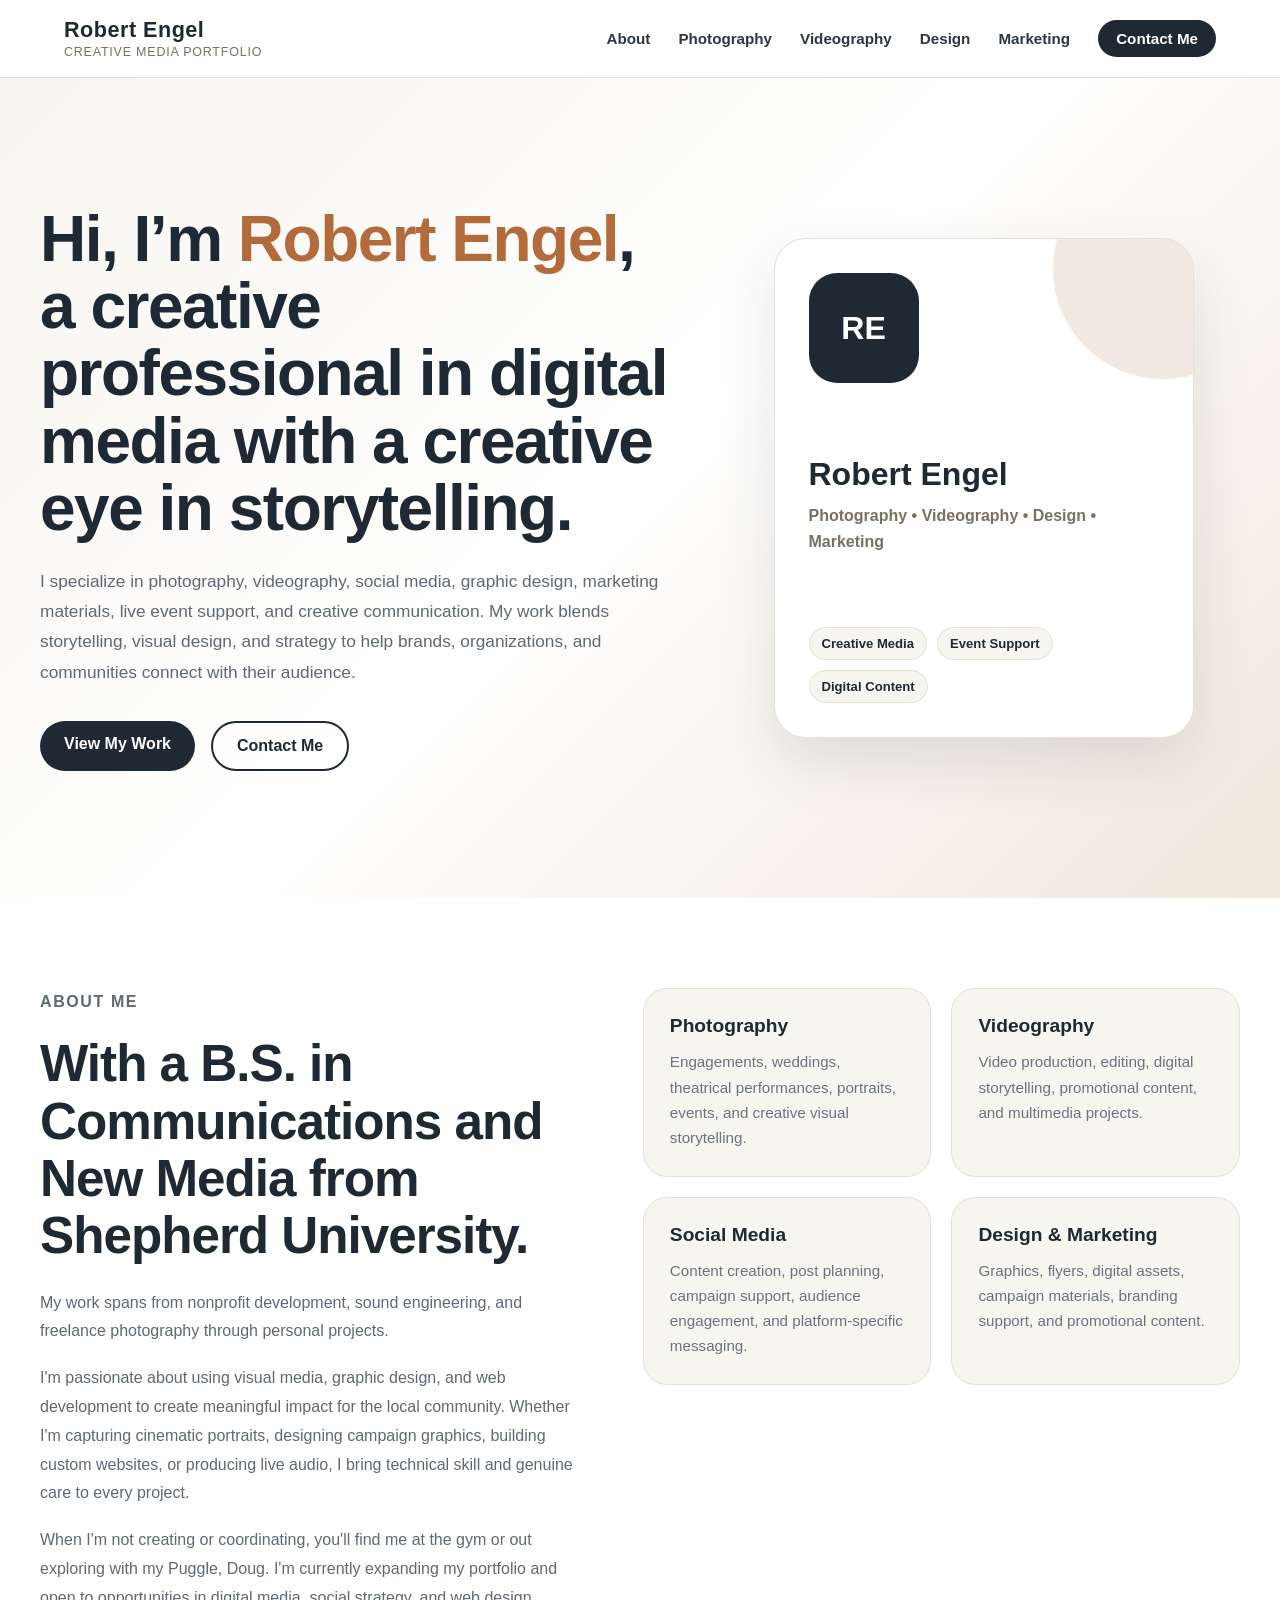
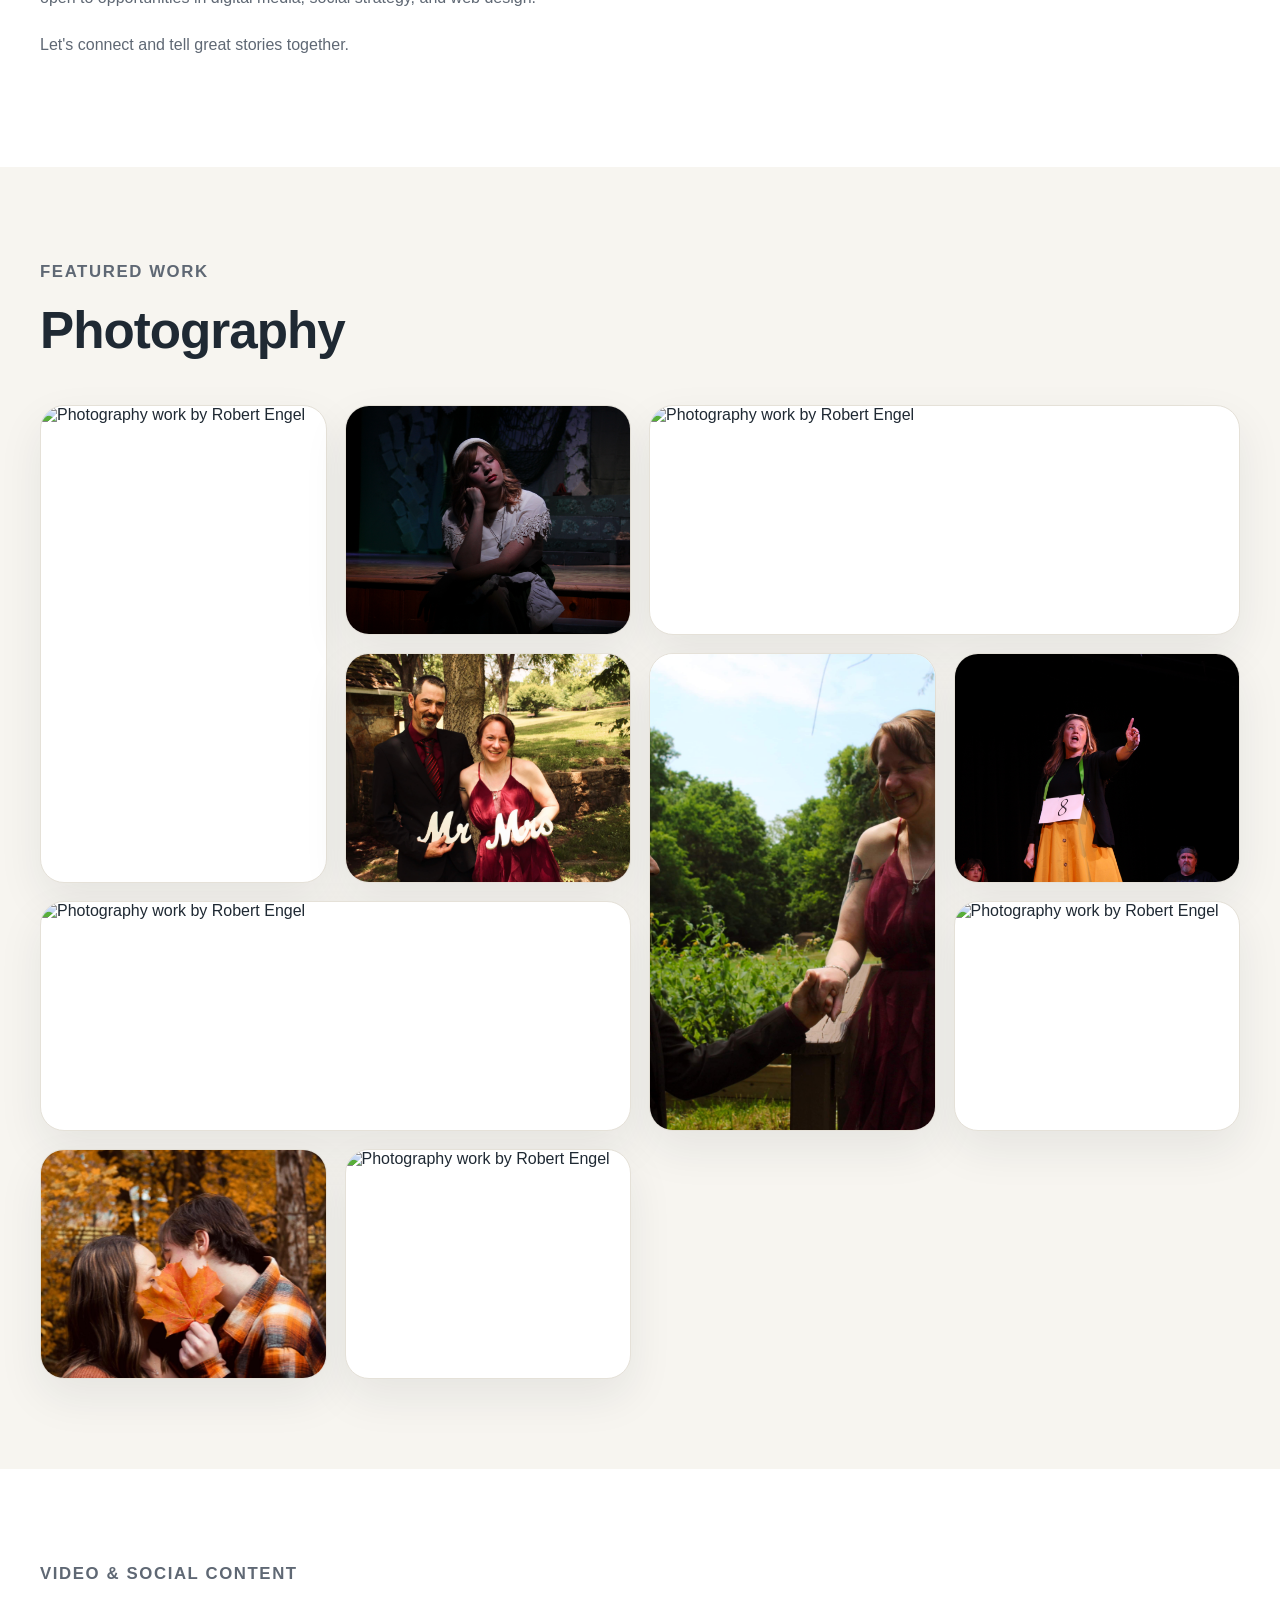
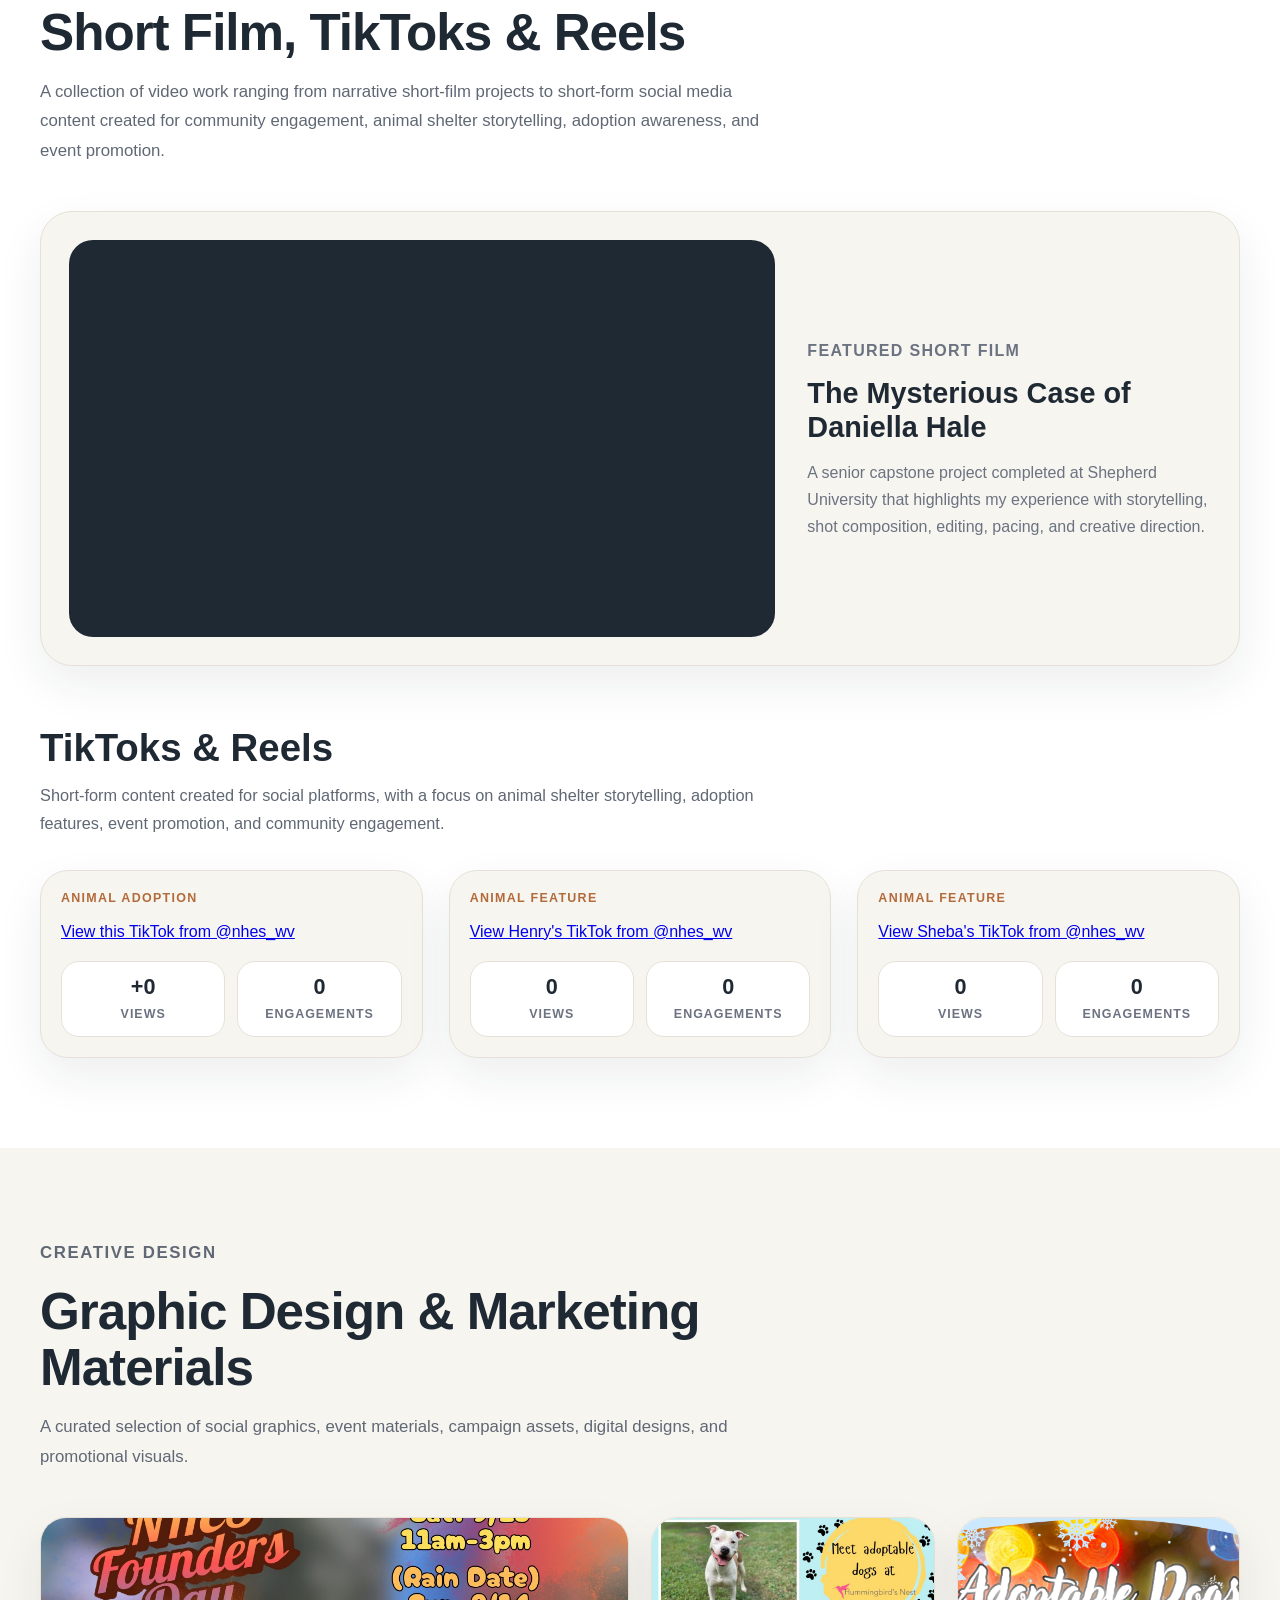
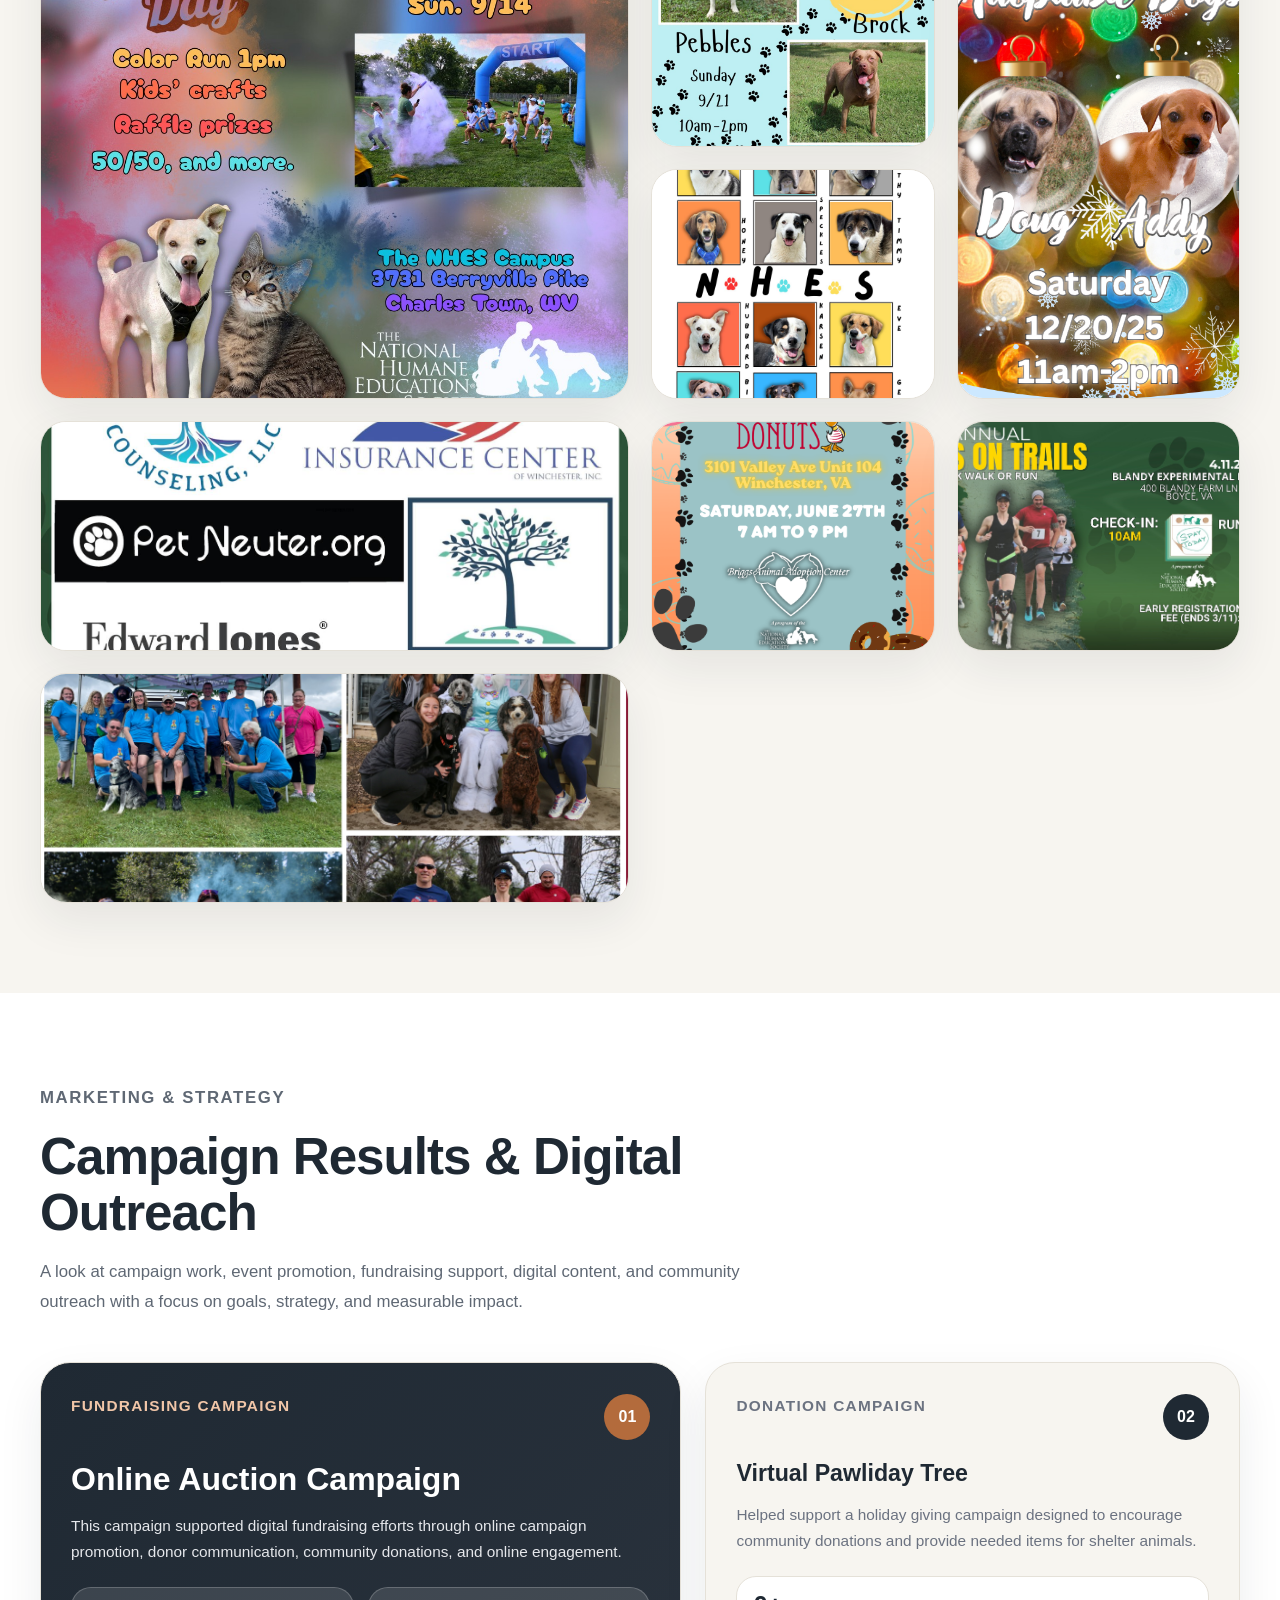
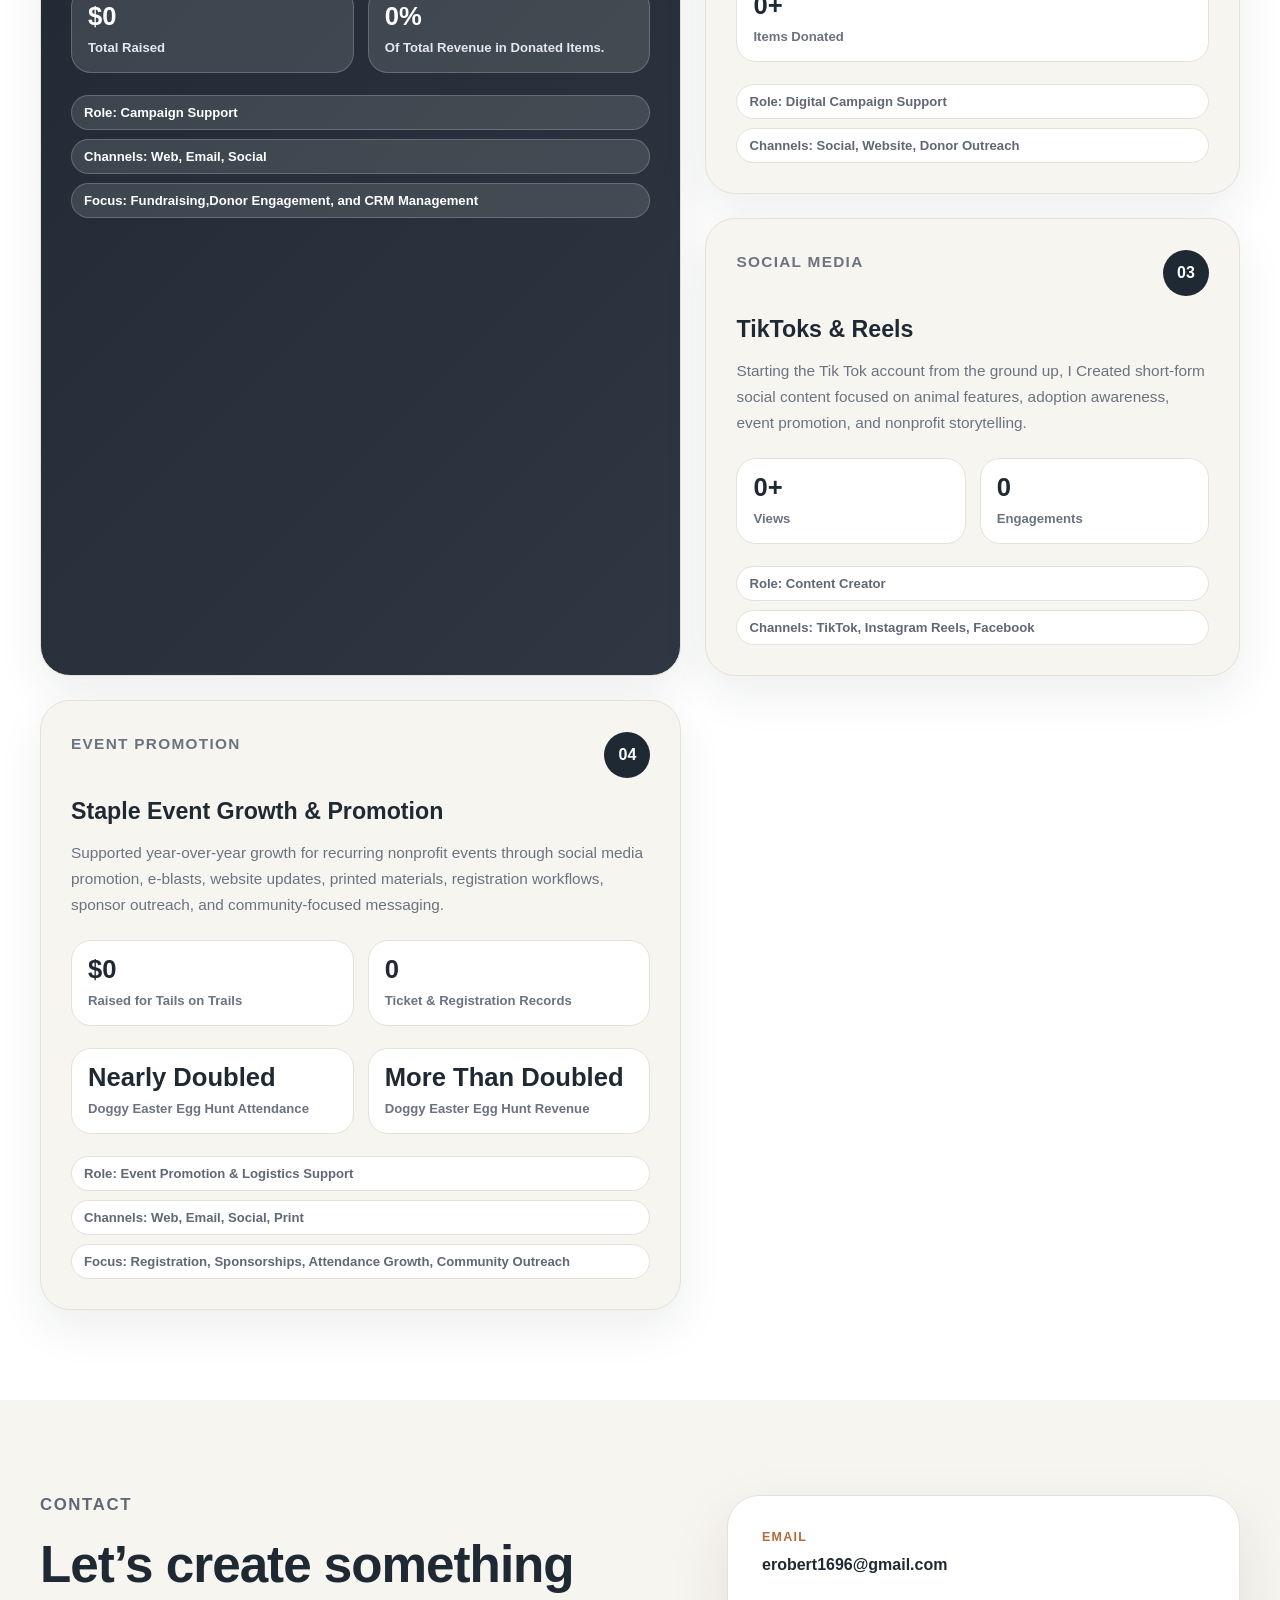
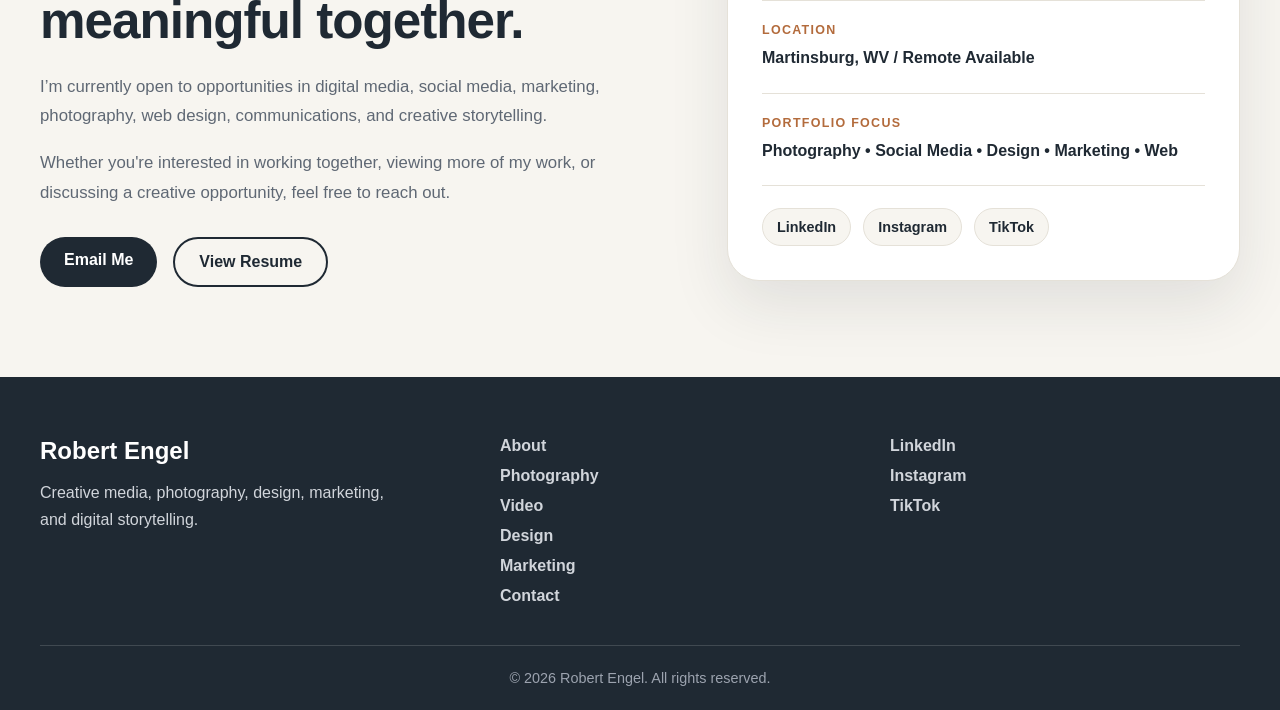
==== index.html @ 0ae83daa "Update index.html" ====
<!DOCTYPE html>
<html lang="en">
<head>
  <meta charset="UTF-8" />
  <meta name="viewport" content="width=device-width, initial-scale=1.0" />

  <title>Robert Engel | Portfolio</title>

  <link rel="stylesheet" href="style.css" />
</head>

<body>

  <header class="site-header">
    <div class="header-container">

      <a href="#" class="logo">
        <span class="logo-name">Robert Engel</span>
        <span class="logo-title">Creative Media Portfolio</span>
      </a>

      <nav class="nav-menu" id="navMenu">
        <a href="#about">About</a>
        <a href="#photography">Photography</a>
        <a href="#video">Videography</a>
        <a href="#design">Design</a>
        <a href="#marketing">Marketing</a>
        <a href="#contact" class="contact-btn">Contact Me</a>
      </nav>

      <button class="menu-toggle" id="menuToggle" type="button" aria-label="Open navigation menu" aria-expanded="false">
        <span></span>
        <span></span>
        <span></span>
      </button>

    </div>
  </header>

  <section class="hero-section">
    <div class="hero-container">

      <div class="hero-content">
        <h1>
          Hi, I’m <span>Robert Engel</span>, a creative professional in digital media with a creative eye in storytelling.
        </h1>

        <p class="hero-description">
          I specialize in photography, videography, social media, graphic design, marketing materials, 
          live event support, and creative communication. My work blends storytelling, visual design, 
          and strategy to help brands, organizations, and communities connect with their audience.
        </p>

        <div class="hero-buttons">
          <a href="#photography" class="primary-btn">View My Work</a>
          <a href="#contact" class="secondary-btn">Contact Me</a>
        </div>
      </div>

      <div class="hero-visual">
        <div class="hero-card">
          <div class="hero-initials">RE</div>

          <div class="hero-card-content">
            <h2>Robert Engel</h2>
            <p>Photography • Videography • Design • Marketing</p>
          </div>

          <div class="hero-tags">
            <span>Creative Media</span>
            <span>Event Support</span>
            <span>Digital Content</span>
          </div>
        </div>
      </div>

    </div>
  </section>

  <section class="about-section" id="about">
    <div class="about-container">

      <div class="about-content">
        <p class="section-eyebrow">About Me</p>

        <h2>With a B.S. in Communications and New Media from Shepherd University.</h2>

        <p>
          My work spans from nonprofit development, sound engineering, and freelance photography through personal projects.
        </p>

        <p>
          I'm passionate about using visual media, graphic design, and web development to create meaningful impact for the local community. Whether I'm capturing cinematic portraits, designing campaign graphics, building custom websites, or producing live audio, I bring technical skill and genuine care to every project.
        </p>

        <p>
          When I'm not creating or coordinating, you'll find me at the gym or out exploring with my Puggle, Doug. I'm currently expanding my portfolio and open to opportunities in digital media, social strategy, and web design.
        </p>

        <p>
          Let's connect and tell great stories together.
        </p>
      </div>

      <div class="about-highlights">

        <div class="highlight-card">
          <h3>Photography</h3>
          <p>Engagements, weddings, theatrical performances, portraits, events, and creative visual storytelling.</p>
        </div>

        <div class="highlight-card">
          <h3>Videography</h3>
          <p>Video production, editing, digital storytelling, promotional content, and multimedia projects.</p>
        </div>

        <div class="highlight-card">
          <h3>Social Media</h3>
          <p>Content creation, post planning, campaign support, audience engagement, and platform-specific messaging.</p>
        </div>

        <div class="highlight-card">
          <h3>Design & Marketing</h3>
          <p>Graphics, flyers, digital assets, campaign materials, branding support, and promotional content.</p>
        </div>

      </div>

    </div>
  </section>

  <section class="photography-section" id="photography">
  <div class="photography-container">

    <div class="section-header">
      <p class="section-eyebrow">Featured Work</p>
      <h2>Photography</h2>
    </div>

    <div class="photo-gallery">

      <div class="gallery-item tall">
        <img src="Engage (1).png" alt="Photography work by Robert Engel">
      </div>

      <div class="gallery-item">
        <img src="Tempest 2.JPG" alt="Photography work by Robert Engel">
      </div>

      <div class="gallery-item wide">
        <img src="Beach (3).JPG" alt="Photography work by Robert Engel">
      </div>

      <div class="gallery-item">
        <img src="Julie Wedding (2)" alt="Photography work by Robert Engel">
      </div>

      <div class="gallery-item tall">
        <img src="Julie Wedding (1).JPG" alt="Photography work by Robert Engel">
      </div>

      <div class="gallery-item">
        <img src="Theater Performance (3).JPG" alt="Photography work by Robert Engel">
      </div>

      <div class="gallery-item wide">
        <img src="Tyler Grace.JPG" alt="Photography work by Robert Engel">
      </div>

      <div class="gallery-item">
        <img src="Engage (2).png" alt="Photography work by Robert Engel">
      </div>

      <div class="gallery-item">
        <img src="Derrick Reese Couple (3).jpg" alt="Photography work by Robert Engel">
      </div>

      <div class="gallery-item">
        <img src="Theater Performance (2).JPG" alt="Photography work by Robert Engel">
      </div>

    </div>

  </div>
</section>

<section class="video-section" id="video">
  <div class="video-container">

    <div class="section-header">
      <p class="section-eyebrow">Video &amp; Social Content</p>
      <h2>Short Film, TikToks &amp; Reels</h2>
      <p>
        A collection of video work ranging from narrative short-film projects to short-form social media content
        created for community engagement, animal shelter storytelling, adoption awareness, and event promotion.
      </p>
    </div>

    <div class="featured-video">
      <div class="youtube-embed">
        <iframe
          src="https://www.youtube.com/embed/IE8gKKT3bJU"
          title="The Mysterious Case of Daniella Hale"
          loading="lazy"
          frameborder="0"
          allow="accelerometer; autoplay; clipboard-write; encrypted-media; gyroscope; picture-in-picture; web-share"
          referrerpolicy="strict-origin-when-cross-origin"
          allowfullscreen
        ></iframe>
      </div>

      <div class="featured-video-content">
        <p class="video-category">Featured Short Film</p>
        <h3>The Mysterious Case of Daniella Hale</h3>
        <p>
          A senior capstone project completed at Shepherd University that highlights my experience
          with storytelling, shot composition, editing, pacing, and creative direction.
        </p>
      </div>
    </div>

    <div class="social-video-header">
      <h3>TikToks &amp; Reels</h3>
      <p>
        Short-form content created for social platforms, with a focus on animal shelter storytelling,
        adoption features, event promotion, and community engagement.
      </p>
    </div>

    <div class="tiktok-grid">
      <article class="tiktok-card">
        <p class="video-category">Animal Adoption</p>
        <blockquote
          class="tiktok-embed"
          cite="https://www.tiktok.com/@nhes_wv/video/7619762029242436877"
          data-video-id="7619762029242436877"
          style="max-width: 605px; min-width: 325px;"
        >
          <section>
            <a href="https://www.tiktok.com/@nhes_wv/video/7619762029242436877" target="_blank" rel="noopener noreferrer">
              View this TikTok from @nhes_wv
            </a>
          </section>
        </blockquote>

        <div class="social-video-metrics">
          <div class="social-metric-box">
            <strong class="count-up" data-target="11000" data-prefix="+">0</strong>
            <span>Views</span>
          </div>
          <div class="social-metric-box">
            <strong class="count-up" data-target="3000">0</strong>
            <span>Engagements</span>
          </div>
        </div>
      </article>

      <article class="tiktok-card">
        <p class="video-category">Animal Feature</p>
        <blockquote
          class="tiktok-embed"
          cite="https://www.tiktok.com/@nhes_wv/video/7601166272474139918"
          data-video-id="7601166272474139918"
          style="max-width: 605px; min-width: 325px;"
        >
          <section>
            <a href="https://www.tiktok.com/@nhes_wv/video/7601166272474139918" target="_blank" rel="noopener noreferrer">
              View Henry's TikTok from @nhes_wv
            </a>
          </section>
        </blockquote>

        <div class="social-video-metrics">
          <div class="social-metric-box">
            <strong class="count-up" data-target="2300">0</strong>
            <span>Views</span>
          </div>
          <div class="social-metric-box">
            <strong class="count-up" data-target="532">0</strong>
            <span>Engagements</span>
          </div>
        </div>
      </article>

      <article class="tiktok-card">
        <p class="video-category">Animal Feature</p>
        <blockquote
          class="tiktok-embed"
          cite="https://www.tiktok.com/@nhes_wv/video/7601164528793046285"
          data-video-id="7601164528793046285"
          style="max-width: 605px; min-width: 325px;"
        >
          <section>
            <a href="https://www.tiktok.com/@nhes_wv/video/7601164528793046285" target="_blank" rel="noopener noreferrer">
              View Sheba's TikTok from @nhes_wv
            </a>
          </section>
        </blockquote>

        <div class="social-video-metrics">
          <div class="social-metric-box">
            <strong class="count-up" data-target="3500">0</strong>
            <span>Views</span>
          </div>
          <div class="social-metric-box">
            <strong class="count-up" data-target="638">0</strong>
            <span>Engagements</span>
          </div>
        </div>
      </article>
    </div>
  </div>
</section>

<section class="design-section" id="design">
  <div class="design-container">

    <div class="section-header">
      <p class="section-eyebrow">Creative Design</p>
      <h2>Graphic Design & Marketing Materials</h2>
      <p>
        A curated selection of social graphics, event materials, campaign assets, digital designs,
        and promotional visuals.
      </p>
    </div>

    <div class="design-gallery">

      <div class="design-piece large">
        <img src="Founders Day.jpg" alt="Graphic design work by Robert Engel">
      </div>

      <div class="design-piece">
        <img src="Humming Birds.jpg" alt="Graphic design work by Robert Engel">
      </div>

      <div class="design-piece tall">
        <img src="Christmas Market.png" alt="Graphic design work by Robert Engel">
      </div>

      <div class="design-piece">
        <img src="Shirt.jpg" alt="Graphic design work by Robert Engel">
      </div>

      <div class="design-piece wide">
        <img src="Sponsor.jpg" alt="Graphic design work by Robert Engel">
      </div>

      <div class="design-piece">
        <img src="Duck Donuts (1).png" alt="Graphic design work by Robert Engel">
      </div>

      <div class="design-piece">
        <img src="Tails Ad.jpg" alt="Graphic design work by Robert Engel">
      </div>

      <div class="design-piece wide">
        <img src="Events and partnerships (1).png" alt="Graphic design work by Robert Engel">
      </div>

    </div>

  </div>
</section>

<section class="marketing-section" id="marketing">
  <div class="marketing-container">

    <div class="section-header">
      <p class="section-eyebrow">Marketing & Strategy</p>
      <h2>Campaign Results & Digital Outreach</h2>
      <p>
        A look at campaign work, event promotion, fundraising support, digital content,
        and community outreach with a focus on goals, strategy, and measurable impact.
      </p>
    </div>

    <div class="results-grid">

      <article class="result-card featured-result">
        <div class="result-top">
          <p class="marketing-category">Fundraising Campaign</p>
          <span class="result-number">01</span>
        </div>

        <h3>Online Auction Campaign</h3>

        <p>
          This campaign supported digital fundraising efforts through online campaign promotion, donor communication,
          community donations, and online engagement.
        </p>

        <div class="metric-row">
          <div class="metric-box">
            <strong class="count-up" data-target="20000" data-prefix="$">0</strong>
<span>Total Raised</span>
          </div>

          <div class="metric-box">
            <strong class="count-up" data-target="25" data-suffix="%">0</strong>
  <span>Of Total Revenue in Donated Items.</span>
          </div>
        </div>

        <div class="campaign-details">
          <span>Role: Campaign Support</span>
          <span>Channels: Web, Email, Social</span>
          <span>Focus: Fundraising,Donor Engagement, and CRM Management</span>
        </div>
      </article>

      <article class="result-card">
        <div class="result-top">
          <p class="marketing-category">Donation Campaign</p>
          <span class="result-number">02</span>
        </div>

        <h3>Virtual Pawliday Tree</h3>

        <p>
          Helped support a holiday giving campaign designed to encourage community donations
          and provide needed items for shelter animals.
        </p>

        <div class="metric-row">
          <div class="metric-box">
            <strong class="count-up" data-target="50" data-suffix="+">0</strong>
  <span>Items Donated</span>
          </div>
        </div>

        <div class="campaign-details">
          <span>Role: Digital Campaign Support</span>
          <span>Channels: Social, Website, Donor Outreach</span>
        </div>
      </article>

      <article class="result-card">
        <div class="result-top">
          <p class="marketing-category">Social Media</p>
          <span class="result-number">03</span>
        </div>

        <h3>TikToks & Reels</h3>

        <p>
          Starting the Tik Tok account from the ground up, I Created short-form social content focused on animal features, adoption awareness,
          event promotion, and nonprofit storytelling.
        </p>

        <div class="metric-row">
          <div class="metric-box">
            <strong class="count-up" data-target="41000" data-suffix="+">0</strong>
<span>Views</span>
          </div>

          <div class="metric-box">
            <strong class="count-up" data-target="7614">0</strong>
<span>Engagements</span>
          </div>
        </div>

        <div class="campaign-details">
          <span>Role: Content Creator</span>
          <span>Channels: TikTok, Instagram Reels, Facebook</span>
        </div>
      </article>

     <article class="result-card">
  <div class="result-top">
    <p class="marketing-category">Event Promotion</p>
    <span class="result-number">04</span>
  </div>

  <h3>Staple Event Growth & Promotion</h3>

  <p>
    Supported year-over-year growth for recurring nonprofit events through social media promotion,
    e-blasts, website updates, printed materials, registration workflows, sponsor outreach,
    and community-focused messaging.
  </p>

  <div class="metric-row">
    <div class="metric-box">
      <strong class="count-up" data-target="4675" data-prefix="$">0</strong>
      <span>Raised for Tails on Trails</span>
    </div>

    <div class="metric-box">
      <strong class="count-up" data-target="128">0</strong>
      <span>Ticket & Registration Records</span>
    </div>
  </div>

  <div class="metric-row">
    <div class="metric-box">
      <strong>Nearly Doubled</strong>
      <span>Doggy Easter Egg Hunt Attendance</span>
    </div>

    <div class="metric-box">
      <strong>More Than Doubled</strong>
      <span>Doggy Easter Egg Hunt Revenue</span>
    </div>
  </div>

  <div class="campaign-details">
    <span>Role: Event Promotion & Logistics Support</span>
    <span>Channels: Web, Email, Social, Print</span>
    <span>Focus: Registration, Sponsorships, Attendance Growth, Community Outreach</span>
  </div>
</article>

    </div>

  </div>
</section>

<section class="contact-section" id="contact">
  <div class="contact-container">

    <div class="contact-content">
      <p class="section-eyebrow">Contact</p>

      <h2>Let’s create something meaningful together.</h2>

      <p>
        I’m currently open to opportunities in digital media, social media, marketing,
        photography, web design, communications, and creative storytelling.
      </p>

      <p>
        Whether you're interested in working together, viewing more of my work, or discussing
        a creative opportunity, feel free to reach out.
      </p>

      <div class="contact-buttons">
        <a href="mailto:erobert1696@gmail.com" class="primary-btn">Email Me</a>
        <a href="Robert-Engel-Resume.pdf" class="secondary-btn" target="_blank">View Resume</a>
      </div>
    </div>

    <div class="contact-card">

      <div class="contact-info-item">
        <span>Email</span>
        <a href="mailto:erobert1696@gmail.com">erobert1696@gmail.com</a>
      </div>

      <div class="contact-info-item">
        <span>Location</span>
        <p>Martinsburg, WV / Remote Available</p>
      </div>

      <div class="contact-info-item">
        <span>Portfolio Focus</span>
        <p>Photography • Social Media • Design • Marketing • Web</p>
      </div>

      <div class="contact-socials">
        <a href="https://www.linkedin.com/in/robert-engel-136b48259" target="_blank">LinkedIn</a>
        <a href="https://www.instagram.com/bobbye99/" target="_blank">Instagram</a>
        <a href="https://www.tiktok.com/@bobbye9999" target="_blank">TikTok</a>
      </div>

    </div>

  </div>
</section>

<footer class="site-footer">
  <div class="footer-container">

    <div class="footer-brand">
      <a href="#" class="footer-logo">Robert Engel</a>
      <p>
        Creative media, photography, design, marketing, and digital storytelling.
      </p>
    </div>

    <div class="footer-links">
      <a href="#about">About</a>
      <a href="#photography">Photography</a>
      <a href="#video">Video</a>
      <a href="#design">Design</a>
      <a href="#marketing">Marketing</a>
      <a href="#contact">Contact</a>
    </div>

    <div class="footer-socials">
  <a href="https://www.linkedin.com/in/robert-engel-136b48259" target="_blank" rel="noopener noreferrer">LinkedIn</a>
  <a href="https://www.instagram.com/bobbye99/" target="_blank" rel="noopener noreferrer">Instagram</a>
  <a href="https://www.tiktok.com/@bobbye9999" target="_blank" rel="noopener noreferrer">TikTok</a>
</div>

  </div>

  <div class="footer-bottom">
    <p>&copy; 2026 Robert Engel. All rights reserved.</p>
  </div>
</footer>

<!-- TikTok embed script: only include this once on the page -->


<!-- TikTok embed script: include only once -->
<script async src="https://www.tiktok.com/embed.js"></script>

<!-- Mobile navigation and count-up animation -->
<script>
  (function () {
    "use strict";

    const menuToggle = document.getElementById("menuToggle");
    const navMenu = document.getElementById("navMenu");

    if (menuToggle && navMenu) {
      menuToggle.addEventListener("click", function () {
        const isOpen = navMenu.classList.toggle("active");
        menuToggle.classList.toggle("active", isOpen);
        menuToggle.setAttribute("aria-expanded", String(isOpen));
      });

      navMenu.querySelectorAll("a").forEach(function (link) {
        link.addEventListener("click", function () {
          navMenu.classList.remove("active");
          menuToggle.classList.remove("active");
          menuToggle.setAttribute("aria-expanded", "false");
        });
      });
    }

    const counters = document.querySelectorAll(".count-up");

    function animateCounter(counter) {
      if (counter.dataset.animated === "true") {
        return;
      }

      const target = Number(counter.dataset.target);
      const prefix = counter.dataset.prefix || "";
      const suffix = counter.dataset.suffix || "";

      if (!Number.isFinite(target)) {
        counter.textContent = prefix + "0" + suffix;
        return;
      }

      counter.dataset.animated = "true";

      const duration = 1600;
      const startTime = performance.now();

      function updateCounter(currentTime) {
        const elapsed = currentTime - startTime;
        const progress = Math.min(elapsed / duration, 1);
        const easedProgress = 1 - Math.pow(1 - progress, 3);
        const currentValue = Math.floor(target * easedProgress);

        counter.textContent =
          prefix + currentValue.toLocaleString("en-US") + suffix;

        if (progress < 1) {
          requestAnimationFrame(updateCounter);
        } else {
          counter.textContent =
            prefix + target.toLocaleString("en-US") + suffix;
        }
      }

      requestAnimationFrame(updateCounter);
    }

    if ("IntersectionObserver" in window) {
      const observer = new IntersectionObserver(
        function (entries, counterObserver) {
          entries.forEach(function (entry) {
            if (entry.isIntersecting) {
              animateCounter(entry.target);
              counterObserver.unobserve(entry.target);
            }
          });
        },
        {
          threshold: 0.15,
          rootMargin: "0px 0px -20px 0px"
        }
      );

      counters.forEach(function (counter) {
        counter.textContent =
          (counter.dataset.prefix || "") +
          "0" +
          (counter.dataset.suffix || "");

        observer.observe(counter);
      });
    } else {
      counters.forEach(animateCounter);
    }
  })();
</script>

<!-- =====================================================
     FULL-SCREEN PORTFOLIO IMAGE POP-UP
     Paste immediately before </body>
====================================================== -->

<style>
  /* Make portfolio images look clickable */
  .gallery-item img,
  .design-piece img {
    cursor: zoom-in;
  }

  /* Hide the modal until an image is clicked */
  #portfolioImageModal[hidden] {
    display: none !important;
  }

  /* Full-screen dark background */
  #portfolioImageModal {
    position: fixed;
    inset: 0;
    z-index: 2147483647;

    width: 100vw;
    height: 100vh;
    padding: 70px 70px 45px;

    display: flex;
    align-items: center;
    justify-content: center;

    background: rgba(0, 0, 0, 0.95);
    box-sizing: border-box;
  }

  /* Centered modal content */
  .portfolio-modal-content {
    position: relative;

    width: 100%;
    height: 100%;

    display: flex;
    flex-direction: column;
    align-items: center;
    justify-content: center;
  }

  /* Full uncropped image */
  #portfolioModalImage {
    display: block;

    width: auto;
    height: auto;

    max-width: 92vw;
    max-height: 82vh;

    object-fit: contain;
    object-position: center;

    border-radius: 8px;
    box-shadow: 0 20px 70px rgba(0, 0, 0, 0.65);

    cursor: default;
  }

  /* Image description */
  #portfolioModalCaption {
    max-width: 900px;
    margin: 14px auto 0;

    color: #ffffff;
    font-family: Arial, Helvetica, sans-serif;
    font-size: 0.95rem;
    line-height: 1.5;
    text-align: center;
  }

  /* Close button */
  #portfolioModalClose {
    position: fixed;
    top: 18px;
    right: 22px;
    z-index: 2147483647;

    width: 50px;
    height: 50px;
    padding: 0;

    display: flex;
    align-items: center;
    justify-content: center;

    border: 1px solid rgba(255, 255, 255, 0.4);
    border-radius: 50%;

    background: rgba(255, 255, 255, 0.15);
    color: #ffffff;

    font-family: Arial, Helvetica, sans-serif;
    font-size: 2rem;
    line-height: 1;

    cursor: pointer;
  }

  #portfolioModalClose:hover {
    background: #b36b3c;
  }

  /* Previous and next buttons */
  .portfolio-modal-arrow {
    position: fixed;
    top: 50%;
    z-index: 2147483647;

    width: 52px;
    height: 68px;

    border: 0;
    border-radius: 10px;

    background: rgba(255, 255, 255, 0.15);
    color: #ffffff;

    font-size: 2rem;
    cursor: pointer;

    transform: translateY(-50%);
  }

  .portfolio-modal-arrow:hover {
    background: #b36b3c;
  }

  #portfolioModalPrevious {
    left: 16px;
  }

  #portfolioModalNext {
    right: 16px;
  }

  /* Stop the page from scrolling behind the modal */
  body.portfolio-modal-open {
    overflow: hidden !important;
  }

  /* Mobile adjustments */
  @media (max-width: 650px) {
    #portfolioImageModal {
      padding: 70px 15px 40px;
    }

    #portfolioModalImage {
      max-width: 94vw;
      max-height: 78vh;
    }

    .portfolio-modal-arrow {
      width: 42px;
      height: 56px;
      font-size: 1.5rem;
    }

    #portfolioModalPrevious {
      left: 5px;
    }

    #portfolioModalNext {
      right: 5px;
    }

    #portfolioModalClose {
      top: 10px;
      right: 10px;
      width: 44px;
      height: 44px;
    }

    #portfolioModalCaption {
      font-size: 0.85rem;
    }
  }
</style>


<!-- Full-screen modal -->
<div
  id="portfolioImageModal"
  role="dialog"
  aria-modal="true"
  aria-hidden="true"
  aria-label="Full-size portfolio image"
  hidden
>
  <button
    id="portfolioModalClose"
    type="button"
    aria-label="Close full-size image"
  >
    &times;
  </button>

  <button
    id="portfolioModalPrevious"
    class="portfolio-modal-arrow"
    type="button"
    aria-label="View previous image"
  >
    &#10094;
  </button>

  <div class="portfolio-modal-content">
    <img
      id="portfolioModalImage"
      src=""
      alt=""
    >

    <p id="portfolioModalCaption"></p>
  </div>

  <button
    id="portfolioModalNext"
    class="portfolio-modal-arrow"
    type="button"
    aria-label="View next image"
  >
    &#10095;
  </button>
</div>


<script>
  (function () {
    const imageSelector =
      ".gallery-item img, .design-piece img";

    const modal =
      document.getElementById("portfolioImageModal");

    const modalImage =
      document.getElementById("portfolioModalImage");

    const modalCaption =
      document.getElementById("portfolioModalCaption");

    const closeButton =
      document.getElementById("portfolioModalClose");

    const previousButton =
      document.getElementById("portfolioModalPrevious");

    const nextButton =
      document.getElementById("portfolioModalNext");

    let galleryImages = [];
    let currentImageIndex = 0;


    function refreshImageList() {
      galleryImages = Array.from(
        document.querySelectorAll(imageSelector)
      );
    }


    function displayImage(index) {
      refreshImageList();

      if (galleryImages.length === 0) {
        return;
      }

      if (index < 0) {
        currentImageIndex = galleryImages.length - 1;
      } else if (index >= galleryImages.length) {
        currentImageIndex = 0;
      } else {
        currentImageIndex = index;
      }

      const selectedImage =
        galleryImages[currentImageIndex];

      const source =
        selectedImage.currentSrc ||
        selectedImage.getAttribute("src");

      const description =
        selectedImage.getAttribute("alt") ||
        "Portfolio image";

      modalImage.src = source;
      modalImage.alt = description;
      modalCaption.textContent = description;
    }


    function openModal(selectedImage) {
      refreshImageList();

      const selectedIndex =
        galleryImages.indexOf(selectedImage);

      if (selectedIndex === -1) {
        return;
      }

      displayImage(selectedIndex);

      modal.hidden = false;
      modal.setAttribute("aria-hidden", "false");
      document.body.classList.add("portfolio-modal-open");

      closeButton.focus();
    }


    function closeModal() {
      modal.hidden = true;
      modal.setAttribute("aria-hidden", "true");
      document.body.classList.remove("portfolio-modal-open");

      modalImage.src = "";
      modalImage.alt = "";
      modalCaption.textContent = "";
    }


    /* Detect clicks on photography and design images */
    document.addEventListener("click", function (event) {
      if (!(event.target instanceof Element)) {
        return;
      }

      const selectedImage =
        event.target.closest(imageSelector);

      if (selectedImage) {
        event.preventDefault();
        event.stopPropagation();

        openModal(selectedImage);
        return;
      }

      /* Close when clicking the dark area */
      if (
        event.target === modal ||
        event.target.classList.contains(
          "portfolio-modal-content"
        )
      ) {
        closeModal();
      }
    });


    closeButton.addEventListener("click", function (event) {
      event.stopPropagation();
      closeModal();
    });


    previousButton.addEventListener(
      "click",
      function (event) {
        event.stopPropagation();
        displayImage(currentImageIndex - 1);
      }
    );


    nextButton.addEventListener(
      "click",
      function (event) {
        event.stopPropagation();
        displayImage(currentImageIndex + 1);
      }
    );


    modalImage.addEventListener("click", function (event) {
      event.stopPropagation();
    });


    /* Keyboard controls */
    document.addEventListener("keydown", function (event) {
      if (modal.hidden) {
        return;
      }

      if (event.key === "Escape") {
        closeModal();
      }

      if (event.key === "ArrowLeft") {
        displayImage(currentImageIndex - 1);
      }

      if (event.key === "ArrowRight") {
        displayImage(currentImageIndex + 1);
      }
    });


    /* Keyboard accessibility for gallery images */
    refreshImageList();

    galleryImages.forEach(function (image) {
      image.setAttribute("tabindex", "0");
      image.setAttribute("role", "button");

      image.addEventListener("keydown", function (event) {
        if (
          event.key === "Enter" ||
          event.key === " "
        ) {
          event.preventDefault();
          openModal(image);
        }
      });
    });
  })();
</script>

</body>
</html>
---- style.css ----
* {
  margin: 0;
  padding: 0;
  box-sizing: border-box;
}

html {
  scroll-behavior: smooth;
}

body {
  font-family: Arial, Helvetica, sans-serif;
  background-color: #f7f5f0;
  color: #1f2933;
}

/* HEADER */
.site-header {
  width: 100%;
  background: rgba(255, 255, 255, 0.95);
  border-bottom: 1px solid #e5e1d8;
  position: sticky;
  top: 0;
  z-index: 1000;
  backdrop-filter: blur(10px);
}

.header-container {
  max-width: 1200px;
  margin: 0 auto;
  padding: 18px 24px;
  display: flex;
  align-items: center;
  justify-content: space-between;
}

/* LOGO / NAME */
.logo {
  text-decoration: none;
  color: #1f2933;
  display: flex;
  flex-direction: column;
  line-height: 1.1;
}

.logo-name {
  font-size: 1.35rem;
  font-weight: 800;
  letter-spacing: 0.5px;
}

.logo-title {
  font-size: 0.78rem;
  color: #7a6f63;
  margin-top: 4px;
  letter-spacing: 0.8px;
  text-transform: uppercase;
}

/* NAVIGATION */
.nav-menu {
  display: flex;
  align-items: center;
  gap: 28px;
}

.nav-menu a {
  text-decoration: none;
  color: #2f3742;
  font-size: 0.95rem;
  font-weight: 600;
  transition: color 0.25s ease;
}

.nav-menu a:hover {
  color: #b36b3c;
}

.contact-btn {
  background-color: #1f2933;
  color: #ffffff !important;
  padding: 10px 18px;
  border-radius: 999px;
  transition: background-color 0.25s ease, transform 0.25s ease;
}

.contact-btn:hover {
  background-color: #b36b3c;
  transform: translateY(-2px);
}

/* MOBILE MENU BUTTON */
.menu-toggle {
  display: none;
  background: none;
  border: none;
  cursor: pointer;
  flex-direction: column;
  gap: 5px;
}

.menu-toggle span {
  width: 26px;
  height: 3px;
  background-color: #1f2933;
  border-radius: 999px;
  transition: all 0.25s ease;
}

/* MOBILE RESPONSIVE */
@media (max-width: 768px) {
  .menu-toggle {
    display: flex;
  }

  .nav-menu {
    position: absolute;
    top: 76px;
    right: 0;
    width: 100%;
    background-color: #ffffff;
    border-bottom: 1px solid #e5e1d8;
    flex-direction: column;
    align-items: center;
    gap: 20px;
    padding: 24px;
    display: none;
  }

  .nav-menu.active {
    display: flex;
  }

  .contact-btn {
    width: 100%;
    max-width: 220px;
    text-align: center;
  }

  .menu-toggle.active span:nth-child(1) {
    transform: rotate(45deg) translate(6px, 6px);
  }

  .menu-toggle.active span:nth-child(2) {
    opacity: 0;
  }

  .menu-toggle.active span:nth-child(3) {
    transform: rotate(-45deg) translate(6px, -6px);
  }
}

/* HERO SECTION */
.hero-section {
  min-height: calc(100vh - 80px);
  background: linear-gradient(135deg, #f7f5f0 0%, #ffffff 50%, #f1e7dc 100%);
  display: flex;
  align-items: center;
  padding: 80px 24px;
}

.hero-container {
  max-width: 1200px;
  margin: 0 auto;
  width: 100%;
  display: grid;
  grid-template-columns: 1.1fr 0.9fr;
  align-items: center;
  gap: 60px;
}

.hero-content h1 {
  font-size: clamp(2.4rem, 5vw, 4.75rem);
  line-height: 1.05;
  color: #1f2933;
  margin-bottom: 24px;
  letter-spacing: -1.5px;
}

.hero-content h1 span {
  color: #b36b3c;
}

.hero-description {
  font-size: 1.08rem;
  line-height: 1.75;
  color: #5f6874;
  max-width: 650px;
  margin-bottom: 34px;
}

.hero-buttons {
  display: flex;
  gap: 16px;
  flex-wrap: wrap;
}

.primary-btn,
.secondary-btn {
  text-decoration: none;
  padding: 14px 24px;
  border-radius: 999px;
  font-weight: 700;
  transition: all 0.25s ease;
}

.primary-btn {
  background-color: #1f2933;
  color: #ffffff;
}

.primary-btn:hover {
  background-color: #b36b3c;
  transform: translateY(-3px);
}

.secondary-btn {
  border: 2px solid #1f2933;
  color: #1f2933;
  background-color: transparent;
}

.secondary-btn:hover {
  background-color: #1f2933;
  color: #ffffff;
  transform: translateY(-3px);
}

/* HERO VISUAL CARD */
.hero-visual {
  display: flex;
  justify-content: center;
}

.hero-card {
  width: 100%;
  max-width: 420px;
  min-height: 500px;
  background: #ffffff;
  border: 1px solid #e5e1d8;
  border-radius: 32px;
  padding: 34px;
  box-shadow: 0 24px 60px rgba(31, 41, 51, 0.12);
  display: flex;
  flex-direction: column;
  justify-content: space-between;
  position: relative;
  overflow: hidden;
}

.hero-card::before {
  content: "";
  position: absolute;
  width: 220px;
  height: 220px;
  background: rgba(179, 107, 60, 0.15);
  border-radius: 50%;
  top: -80px;
  right: -80px;
}

.hero-initials {
  width: 110px;
  height: 110px;
  border-radius: 28px;
  background: #1f2933;
  color: #ffffff;
  font-size: 2rem;
  font-weight: 900;
  display: flex;
  align-items: center;
  justify-content: center;
  z-index: 1;
}

.hero-card-content {
  z-index: 1;
}

.hero-card-content h2 {
  font-size: 2rem;
  color: #1f2933;
  margin-bottom: 10px;
}

.hero-card-content p {
  color: #7a6f63;
  line-height: 1.6;
  font-weight: 600;
}

.hero-tags {
  display: flex;
  flex-wrap: wrap;
  gap: 10px;
  z-index: 1;
}

.hero-tags span {
  background-color: #f7f5f0;
  color: #1f2933;
  border: 1px solid #e5e1d8;
  padding: 8px 12px;
  border-radius: 999px;
  font-size: 0.82rem;
  font-weight: 700;
}

/* HERO RESPONSIVE */
@media (max-width: 900px) {
  .hero-section {
    padding: 64px 24px;
  }

  .hero-container {
    grid-template-columns: 1fr;
    gap: 44px;
  }

  .hero-content {
    text-align: center;
  }

  .hero-description {
    margin-left: auto;
    margin-right: auto;
  }

  .hero-buttons {
    justify-content: center;
  }

  .hero-card {
    min-height: 380px;
  }
}

@media (max-width: 500px) {
  .hero-section {
    padding: 48px 18px;
  }

  .hero-buttons {
    flex-direction: column;
  }

  .primary-btn,
  .secondary-btn {
    width: 100%;
    text-align: center;
  }

  .hero-card {
    padding: 26px;
    border-radius: 24px;
  }

  .hero-initials {
    width: 90px;
    height: 90px;
    font-size: 1.6rem;
  }
}

/* ABOUT SECTION */
.about-section {
  background-color: #ffffff;
  padding: 90px 24px;
}

.about-container {
  max-width: 1200px;
  margin: 0 auto;
  display: grid;
  grid-template-columns: 1fr 1.1fr;
  gap: 60px;
  align-items: start;
}

.section-eyebrow {
  color: #b36b3c;
  font-size: 0.85rem;
  font-weight: 800;
  text-transform: uppercase;
  letter-spacing: 1.6px;
  margin-bottom: 16px;
}

.about-content h2 {
  font-size: clamp(2rem, 4vw, 3.2rem);
  line-height: 1.12;
  color: #1f2933;
  margin-bottom: 24px;
  letter-spacing: -1px;
}

.about-content p {
  color: #5f6874;
  font-size: 1rem;
  line-height: 1.8;
  margin-bottom: 18px;
}

/* ABOUT HIGHLIGHTS */
.about-highlights {
  display: grid;
  grid-template-columns: repeat(2, 1fr);
  gap: 20px;
}

.highlight-card {
  background-color: #f7f5f0;
  border: 1px solid #e5e1d8;
  border-radius: 24px;
  padding: 26px;
  transition: transform 0.25s ease, box-shadow 0.25s ease;
}

.highlight-card:hover {
  transform: translateY(-6px);
  box-shadow: 0 18px 40px rgba(31, 41, 51, 0.1);
}

.highlight-card h3 {
  color: #1f2933;
  font-size: 1.2rem;
  margin-bottom: 12px;
}

.highlight-card p {
  color: #6b7280;
  line-height: 1.65;
  font-size: 0.95rem;
}

/* ABOUT RESPONSIVE */
@media (max-width: 900px) {
  .about-container {
    grid-template-columns: 1fr;
    gap: 40px;
  }

  .about-content {
    text-align: center;
  }

  .about-highlights {
    grid-template-columns: repeat(2, 1fr);
  }
}

@media (max-width: 600px) {
  .about-section {
    padding: 70px 18px;
  }

  .about-highlights {
    grid-template-columns: 1fr;
  }

  .highlight-card {
    padding: 24px;
  }
}

/* PHOTOGRAPHY SECTION */
.photography-section {
  background-color: #f7f5f0;
  padding: 90px 24px;
}

.photography-container {
  max-width: 1200px;
  margin: 0 auto;
}

.section-header {
  max-width: 720px;
  margin-bottom: 46px;
}

.section-header h2 {
  font-size: clamp(2.2rem, 4vw, 3.5rem);
  color: #1f2933;
  line-height: 1.1;
  margin-bottom: 16px;
  letter-spacing: -1px;
}

.section-header p {
  color: #5f6874;
  font-size: 1.05rem;
  line-height: 1.75;
}

/* PHOTO GALLERY */
.photo-gallery {
  display: grid;
  grid-template-columns: repeat(4, 1fr);
  grid-auto-rows: 230px;
  gap: 18px;
}

.gallery-item {
  position: relative;
  overflow: hidden;
  border-radius: 24px;
  background-color: #ffffff;
  border: 1px solid #e5e1d8;
  box-shadow: 0 18px 45px rgba(31, 41, 51, 0.08);
}

.gallery-item img {
  width: 100%;
  height: 100%;
  object-fit: cover;
  display: block;
  cursor: zoom-in;
  transition: transform 0.35s ease, filter 0.35s ease;
}

.gallery-item:hover img {
  transform: scale(1.06);
  filter: brightness(0.85);
}

.gallery-item.wide {
  grid-column: span 2;
}

.gallery-item.tall {
  grid-row: span 2;
}

/* PHOTOGRAPHY RESPONSIVE */
@media (max-width: 1000px) {
  .photo-gallery {
    grid-template-columns: repeat(2, 1fr);
    grid-auto-rows: 240px;
  }

  .gallery-item.wide {
    grid-column: span 2;
  }
}

@media (max-width: 650px) {
  .photography-section {
    padding: 70px 18px;
  }

  .section-header {
    text-align: center;
    margin-left: auto;
    margin-right: auto;
  }

  .photo-gallery {
    grid-template-columns: 1fr;
    grid-auto-rows: 280px;
  }

  .gallery-item.wide,
  .gallery-item.tall {
    grid-column: span 1;
    grid-row: span 1;
  }
}

/* VIDEO / SOCIAL CONTENT SECTION */
.video-section {
  background-color: #ffffff;
  padding: 90px 24px;
}

.video-container {
  max-width: 1200px;
  margin: 0 auto;
}

/* FEATURED YOUTUBE VIDEO */
.featured-video {
  background-color: #f7f5f0;
  border: 1px solid #e5e1d8;
  border-radius: 32px;
  padding: 28px;
  display: grid;
  grid-template-columns: 1.4fr 0.8fr;
  gap: 32px;
  align-items: center;
  box-shadow: 0 18px 45px rgba(31, 41, 51, 0.08);
  margin-bottom: 60px;
}

.youtube-embed {
  position: relative;
  width: 100%;
  aspect-ratio: 16 / 9;
  border-radius: 24px;
  overflow: hidden;
  background-color: #1f2933;
}

.youtube-embed iframe {
  width: 100%;
  height: 100%;
  display: block;
  border: 0;
}

.featured-video-content h3 {
  color: #1f2933;
  font-size: 1.8rem;
  line-height: 1.2;
  margin-bottom: 14px;
}

.featured-video-content p {
  color: #6b7280;
  line-height: 1.7;
  font-size: 1rem;
}

.video-category {
  color: #b36b3c;
  font-size: 0.78rem;
  font-weight: 800;
  text-transform: uppercase;
  letter-spacing: 1.3px;
  margin-bottom: 12px;
}

/* SOCIAL VIDEO HEADER */
.social-video-header {
  max-width: 720px;
  margin-bottom: 32px;
}

.social-video-header h3 {
  font-size: clamp(1.8rem, 3vw, 2.6rem);
  color: #1f2933;
  margin-bottom: 12px;
}

.social-video-header p {
  color: #5f6874;
  font-size: 1.02rem;
  line-height: 1.7;
}

/* TIKTOK GRID */
.tiktok-grid {
  display: grid;
  grid-template-columns: repeat(3, 1fr);
  gap: 26px;
  align-items: start;
}

.tiktok-card {
  background-color: #f7f5f0;
  border: 1px solid #e5e1d8;
  border-radius: 28px;
  padding: 20px;
  box-shadow: 0 18px 45px rgba(31, 41, 51, 0.08);
  overflow: hidden;
}

.tiktok-card .video-category {
  margin-bottom: 18px;
}

.tiktok-card .tiktok-embed {
  margin: 0 auto !important;
  max-width: 100% !important;
  min-width: 0 !important;
}

/* RESPONSIVE */
@media (max-width: 1000px) {
  .featured-video {
    grid-template-columns: 1fr;
  }

  .tiktok-grid {
    grid-template-columns: repeat(2, 1fr);
  }
}

@media (max-width: 650px) {
  .video-section {
    padding: 70px 18px;
  }

  .featured-video {
    padding: 18px;
    border-radius: 24px;
  }

  .youtube-embed {
    border-radius: 18px;
  }

  .featured-video-content {
    text-align: center;
  }

  .social-video-header {
    text-align: center;
    margin-left: auto;
    margin-right: auto;
  }

  .tiktok-grid {
    grid-template-columns: 1fr;
  }

  .tiktok-card {
    padding: 18px;
  }
}

/* SOCIAL VIDEO METRICS */
.social-video-metrics {
  display: grid;
  grid-template-columns: repeat(2, 1fr);
  gap: 12px;
  margin-top: 20px;
}

.social-metric-box {
  background-color: #ffffff;
  border: 1px solid #e5e1d8;
  border-radius: 18px;
  padding: 14px;
  text-align: center;
}

.social-metric-box strong {
  display: block;
  color: #1f2933;
  font-size: 1.35rem;
  line-height: 1;
  margin-bottom: 7px;
  font-variant-numeric: tabular-nums;
}

.social-metric-box span {
  color: #6b7280;
  font-size: 0.78rem;
  font-weight: 800;
  text-transform: uppercase;
  letter-spacing: 1px;
}

@media (max-width: 650px) {
  .social-video-metrics {
    grid-template-columns: 1fr;
  }
}

/* DESIGN SECTION */
.design-section {
  background-color: #f7f5f0;
  padding: 90px 24px;
}

.design-container {
  max-width: 1200px;
  margin: 0 auto;
}

/* DESIGN GALLERY */
.design-gallery {
  display: grid;
  grid-template-columns: repeat(4, 1fr);
  grid-auto-rows: 230px;
  gap: 22px;
}

.design-piece {
  background-color: #ffffff;
  border: 1px solid #e5e1d8;
  border-radius: 26px;
  overflow: hidden;
  box-shadow: 0 18px 45px rgba(31, 41, 51, 0.08);
  transition: transform 0.25s ease, box-shadow 0.25s ease;
}

.design-piece:hover {
  transform: translateY(-6px);
  box-shadow: 0 24px 60px rgba(31, 41, 51, 0.14);
}

.design-piece img {
  width: 100%;
  height: 100%;
  object-fit: cover;
  display: block;
  cursor: zoom-in;
}

/* Different layout sizes */
.design-piece.large {
  grid-column: span 2;
  grid-row: span 2;
}

.design-piece.wide {
  grid-column: span 2;
}

.design-piece.tall {
  grid-row: span 2;
}

/* RESPONSIVE */
@media (max-width: 1000px) {
  .design-gallery {
    grid-template-columns: repeat(2, 1fr);
    grid-auto-rows: 240px;
  }

  .design-piece.large,
  .design-piece.wide {
    grid-column: span 2;
  }

  .design-piece.tall {
    grid-row: span 2;
  }
}

@media (max-width: 650px) {
  .design-section {
    padding: 70px 18px;
  }

  .design-gallery {
    grid-template-columns: 1fr;
    grid-auto-rows: 280px;
  }

  .design-piece.large,
  .design-piece.wide,
  .design-piece.tall {
    grid-column: span 1;
    grid-row: span 1;
  }
}

/* MARKETING SECTION */
.marketing-section {
  background-color: #ffffff;
  padding: 90px 24px;
}

.marketing-container {
  max-width: 1200px;
  margin: 0 auto;
}

/* RESULTS GRID */
.results-grid {
  display: grid;
  grid-template-columns: 1.2fr 1fr;
  gap: 24px;
}

.result-card {
  background-color: #f7f5f0;
  border: 1px solid #e5e1d8;
  border-radius: 30px;
  padding: 30px;
  box-shadow: 0 18px 45px rgba(31, 41, 51, 0.08);
  transition: transform 0.25s ease, box-shadow 0.25s ease;
}

.result-card:hover {
  transform: translateY(-6px);
  box-shadow: 0 24px 60px rgba(31, 41, 51, 0.14);
}

.featured-result {
  grid-row: span 2;
  background: linear-gradient(135deg, #1f2933, #2f3742);
  color: #ffffff;
}

.result-top {
  display: flex;
  justify-content: space-between;
  align-items: center;
  gap: 16px;
  margin-bottom: 18px;
}

.marketing-category {
  color: #b36b3c;
  font-size: 0.76rem;
  font-weight: 800;
  text-transform: uppercase;
  letter-spacing: 1.3px;
}

.featured-result .marketing-category {
  color: #f1c6a8;
}

.result-number {
  width: 46px;
  height: 46px;
  border-radius: 50%;
  background-color: #1f2933;
  color: #ffffff;
  display: flex;
  align-items: center;
  justify-content: center;
  font-weight: 900;
}

.featured-result .result-number {
  background-color: #b36b3c;
}

.result-card h3 {
  color: #1f2933;
  font-size: 1.45rem;
  line-height: 1.25;
  margin-bottom: 14px;
}

.featured-result h3 {
  color: #ffffff;
  font-size: 2rem;
}

.result-card p {
  color: #6b7280;
  line-height: 1.7;
  font-size: 0.96rem;
  margin-bottom: 22px;
}

.featured-result p {
  color: #e5e7eb;
}

/* METRICS */
.metric-row {
  display: flex;
  gap: 14px;
  flex-wrap: wrap;
  margin-bottom: 22px;
}

.metric-box {
  background-color: #ffffff;
  border: 1px solid #e5e1d8;
  border-radius: 20px;
  padding: 16px;
  min-width: 135px;
  flex: 1;
}

.featured-result .metric-box {
  background-color: rgba(255, 255, 255, 0.12);
  border-color: rgba(255, 255, 255, 0.2);
}

.metric-box strong {
  display: block;
  color: #1f2933;
  font-size: 1.6rem;
  line-height: 1;
  margin-bottom: 8px;
}

.featured-result .metric-box strong {
  color: #ffffff;
}

.metric-box span {
  color: #6b7280;
  font-size: 0.82rem;
  font-weight: 700;
}

.featured-result .metric-box span {
  color: #e5e7eb;
}

/* CAMPAIGN DETAILS */
.campaign-details {
  display: flex;
  flex-direction: column;
  gap: 9px;
}

.campaign-details span {
  background-color: #ffffff;
  border: 1px solid #e5e1d8;
  color: #5f6874;
  font-size: 0.82rem;
  font-weight: 700;
  padding: 9px 12px;
  border-radius: 999px;
}

.featured-result .campaign-details span {
  background-color: rgba(255, 255, 255, 0.12);
  border-color: rgba(255, 255, 255, 0.2);
  color: #ffffff;
}

/* RESPONSIVE */
@media (max-width: 950px) {
  .results-grid {
    grid-template-columns: 1fr;
  }

  .featured-result {
    grid-row: span 1;
  }
}

@media (max-width: 650px) {
  .marketing-section {
    padding: 70px 18px;
  }

  .result-card {
    padding: 26px;
  }

  .featured-result h3 {
    font-size: 1.6rem;
  }

  .metric-row {
    flex-direction: column;
  }

  .metric-box {
    min-width: 100%;
  }
}

/* CONTACT SECTION */
.contact-section {
  background-color: #f7f5f0;
  padding: 90px 24px;
}

.contact-container {
  max-width: 1200px;
  margin: 0 auto;
  display: grid;
  grid-template-columns: 1.1fr 0.9fr;
  gap: 60px;
  align-items: center;
}

.contact-content h2 {
  font-size: clamp(2.2rem, 4vw, 3.5rem);
  color: #1f2933;
  line-height: 1.1;
  margin-bottom: 22px;
  letter-spacing: -1px;
}

.contact-content p {
  color: #5f6874;
  font-size: 1.05rem;
  line-height: 1.75;
  margin-bottom: 18px;
  max-width: 650px;
}

.contact-buttons {
  display: flex;
  gap: 16px;
  flex-wrap: wrap;
  margin-top: 30px;
}

/* CONTACT CARD */
.contact-card {
  background-color: #ffffff;
  border: 1px solid #e5e1d8;
  border-radius: 32px;
  padding: 34px;
  box-shadow: 0 24px 60px rgba(31, 41, 51, 0.1);
}

.contact-info-item {
  padding-bottom: 22px;
  margin-bottom: 22px;
  border-bottom: 1px solid #e5e1d8;
}

.contact-info-item span {
  display: block;
  color: #b36b3c;
  font-size: 0.78rem;
  font-weight: 800;
  text-transform: uppercase;
  letter-spacing: 1.3px;
  margin-bottom: 8px;
}

.contact-info-item a,
.contact-info-item p {
  color: #1f2933;
  font-size: 1rem;
  line-height: 1.6;
  text-decoration: none;
  font-weight: 700;
}

.contact-info-item a:hover {
  color: #b36b3c;
}

/* SOCIAL LINKS */
.contact-socials {
  display: flex;
  flex-wrap: wrap;
  gap: 12px;
}

.contact-socials a {
  text-decoration: none;
  background-color: #f7f5f0;
  color: #1f2933;
  border: 1px solid #e5e1d8;
  padding: 10px 14px;
  border-radius: 999px;
  font-size: 0.9rem;
  font-weight: 800;
  transition: all 0.25s ease;
}

.contact-socials a:hover {
  background-color: #1f2933;
  color: #ffffff;
  transform: translateY(-2px);
}

/* CONTACT RESPONSIVE */
@media (max-width: 900px) {
  .contact-container {
    grid-template-columns: 1fr;
    gap: 40px;
  }

  .contact-content {
    text-align: center;
  }

  .contact-content p {
    margin-left: auto;
    margin-right: auto;
  }

  .contact-buttons {
    justify-content: center;
  }

  .contact-card {
    max-width: 600px;
    margin: 0 auto;
  }
}

@media (max-width: 600px) {
  .contact-section {
    padding: 70px 18px;
  }

  .contact-card {
    padding: 26px;
    border-radius: 24px;
  }

  .contact-buttons {
    flex-direction: column;
  }

  .contact-buttons .primary-btn,
  .contact-buttons .secondary-btn {
    width: 100%;
    text-align: center;
  }

  .contact-socials {
    justify-content: center;
  }
}

/* FOOTER */
.site-footer {
  background-color: #1f2933;
  color: #ffffff;
  padding: 60px 24px 24px;
}

.footer-container {
  max-width: 1200px;
  margin: 0 auto;
  display: grid;
  grid-template-columns: 1.2fr 1fr 1fr;
  gap: 40px;
  align-items: start;
}

.footer-logo {
  color: #ffffff;
  text-decoration: none;
  font-size: 1.5rem;
  font-weight: 900;
  display: inline-block;
  margin-bottom: 14px;
}

.footer-brand p {
  color: #d1d5db;
  line-height: 1.7;
  max-width: 360px;
}

.footer-links,
.footer-socials {
  display: flex;
  flex-direction: column;
  gap: 12px;
}

.footer-links a,
.footer-socials a {
  color: #d1d5db;
  text-decoration: none;
  font-weight: 700;
  transition: color 0.25s ease, transform 0.25s ease;
}

.footer-links a:hover,
.footer-socials a:hover {
  color: #f1c6a8;
  transform: translateX(4px);
}

.footer-bottom {
  max-width: 1200px;
  margin: 40px auto 0;
  padding-top: 24px;
  border-top: 1px solid rgba(255, 255, 255, 0.15);
  text-align: center;
}

.footer-bottom p {
  color: #9ca3af;
  font-size: 0.9rem;
}

/* FOOTER RESPONSIVE */
@media (max-width: 800px) {
  .footer-container {
    grid-template-columns: 1fr;
    text-align: center;
  }

  .footer-brand p {
    margin: 0 auto;
  }

  .footer-links,
  .footer-socials {
    align-items: center;
  }

  .footer-links a:hover,
  .footer-socials a:hover {
    transform: none;
  }
}

/* =========================================================
   IMAGE LIGHTBOX
========================================================= */
.image-lightbox {
  position: fixed;
  inset: 0;
  z-index: 9999;
  padding: 40px 70px;
  display: flex;
  align-items: center;
  justify-content: center;
  background-color: rgba(10, 15, 20, 0.94);
  opacity: 0;
  visibility: hidden;
  pointer-events: none;
  transition: opacity 0.25s ease, visibility 0.25s ease;
}

.image-lightbox.active {
  opacity: 1;
  visibility: visible;
  pointer-events: auto;
}

.lightbox-content {
  width: 100%;
  height: 100%;
  display: flex;
  flex-direction: column;
  align-items: center;
  justify-content: center;
}

.lightbox-image {
  display: block;
  width: auto;
  height: auto;
  max-width: 100%;
  max-height: calc(100vh - 130px);
  object-fit: contain;
  border-radius: 8px;
  box-shadow: 0 20px 70px rgba(0, 0, 0, 0.45);
}

.lightbox-caption {
  max-width: 800px;
  margin-top: 14px;
  color: #ffffff;
  font-size: 0.95rem;
  line-height: 1.5;
  text-align: center;
}

.lightbox-close {
  position: absolute;
  top: 18px;
  right: 24px;
  z-index: 2;
  width: 48px;
  height: 48px;
  padding: 0;
  display: flex;
  align-items: center;
  justify-content: center;
  border: 0;
  border-radius: 50%;
  background-color: rgba(255, 255, 255, 0.15);
  color: #ffffff;
  font-family: Arial, Helvetica, sans-serif;
  font-size: 2rem;
  line-height: 1;
  cursor: pointer;
  transition: background-color 0.25s ease, transform 0.25s ease;
}

.lightbox-close:hover {
  background-color: #b36b3c;
  transform: scale(1.06);
}

body.lightbox-open {
  overflow: hidden;
}

@media (max-width: 650px) {
  .image-lightbox {
    padding: 70px 14px 24px;
  }

  .lightbox-image {
    max-height: calc(100vh - 140px);
  }

  .lightbox-close {
    top: 12px;
    right: 12px;
    width: 44px;
    height: 44px;
  }

  .lightbox-caption {
    font-size: 0.85rem;
  }
}
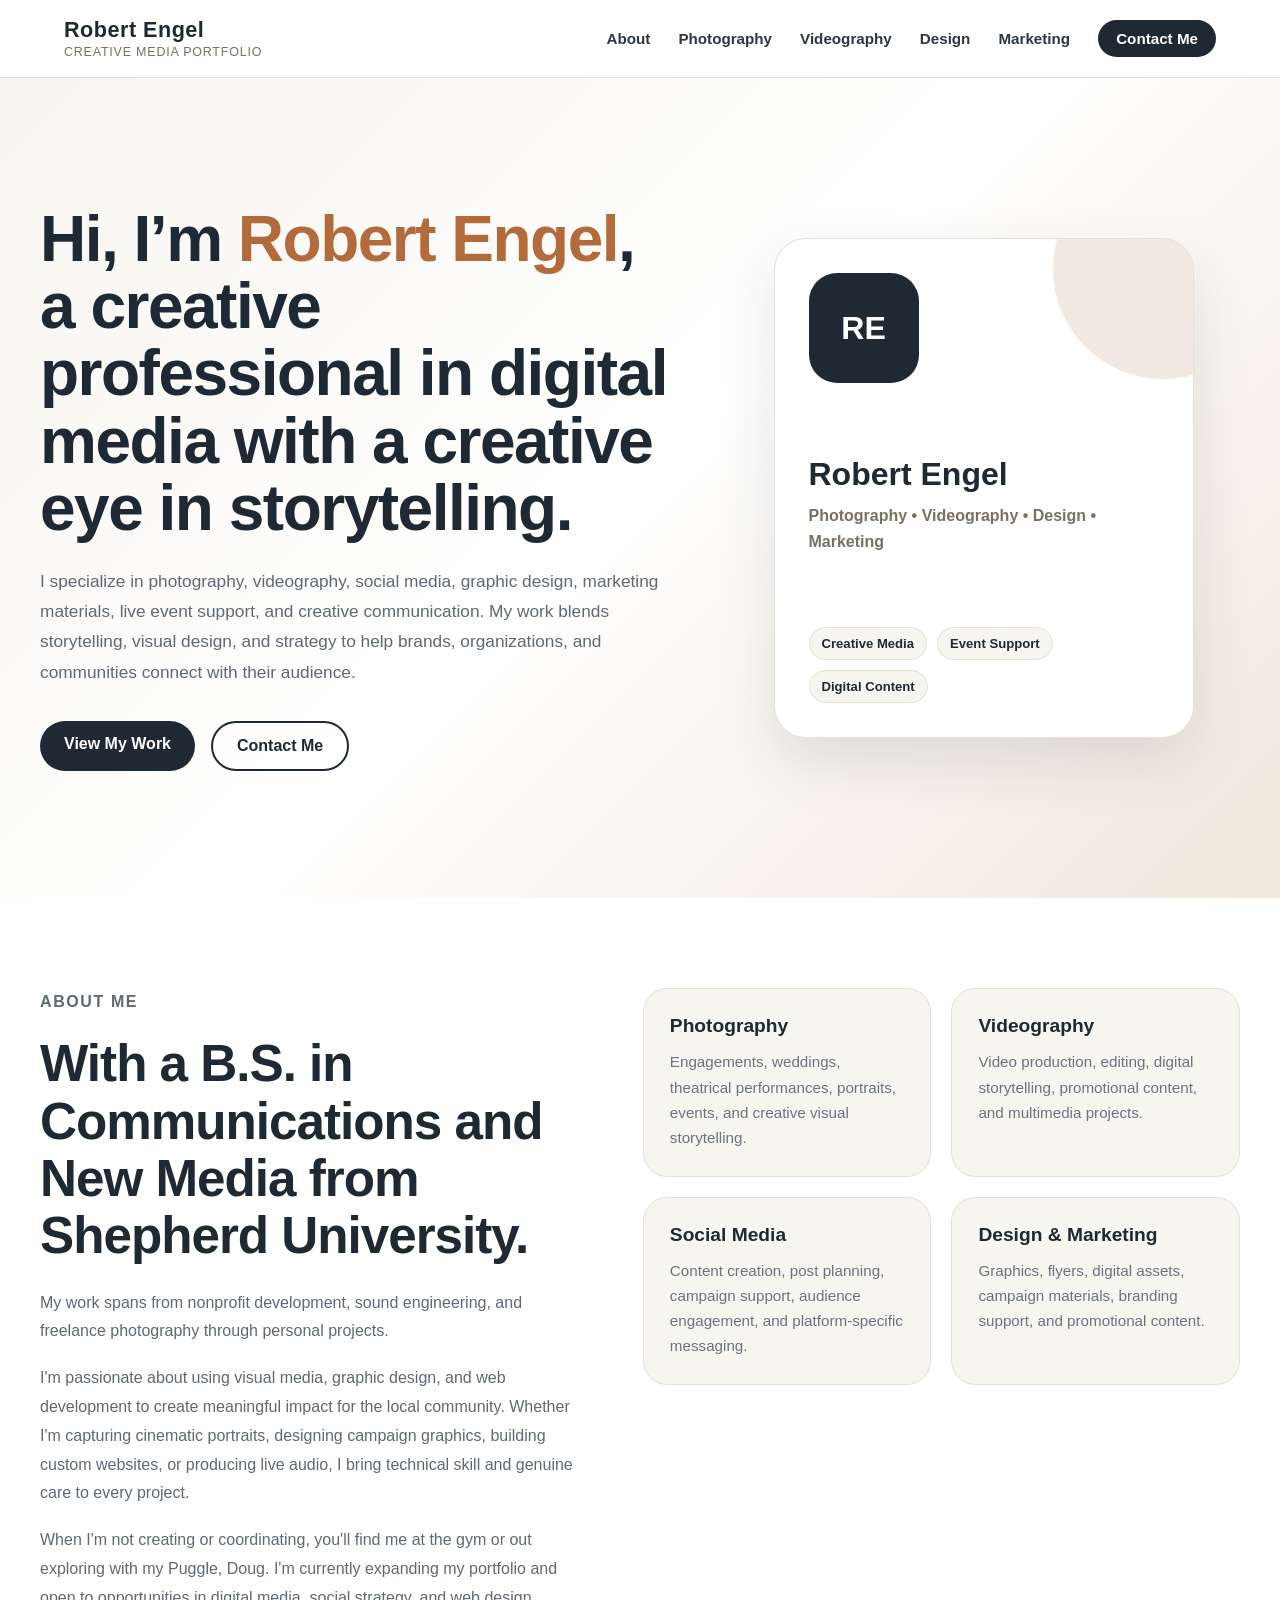
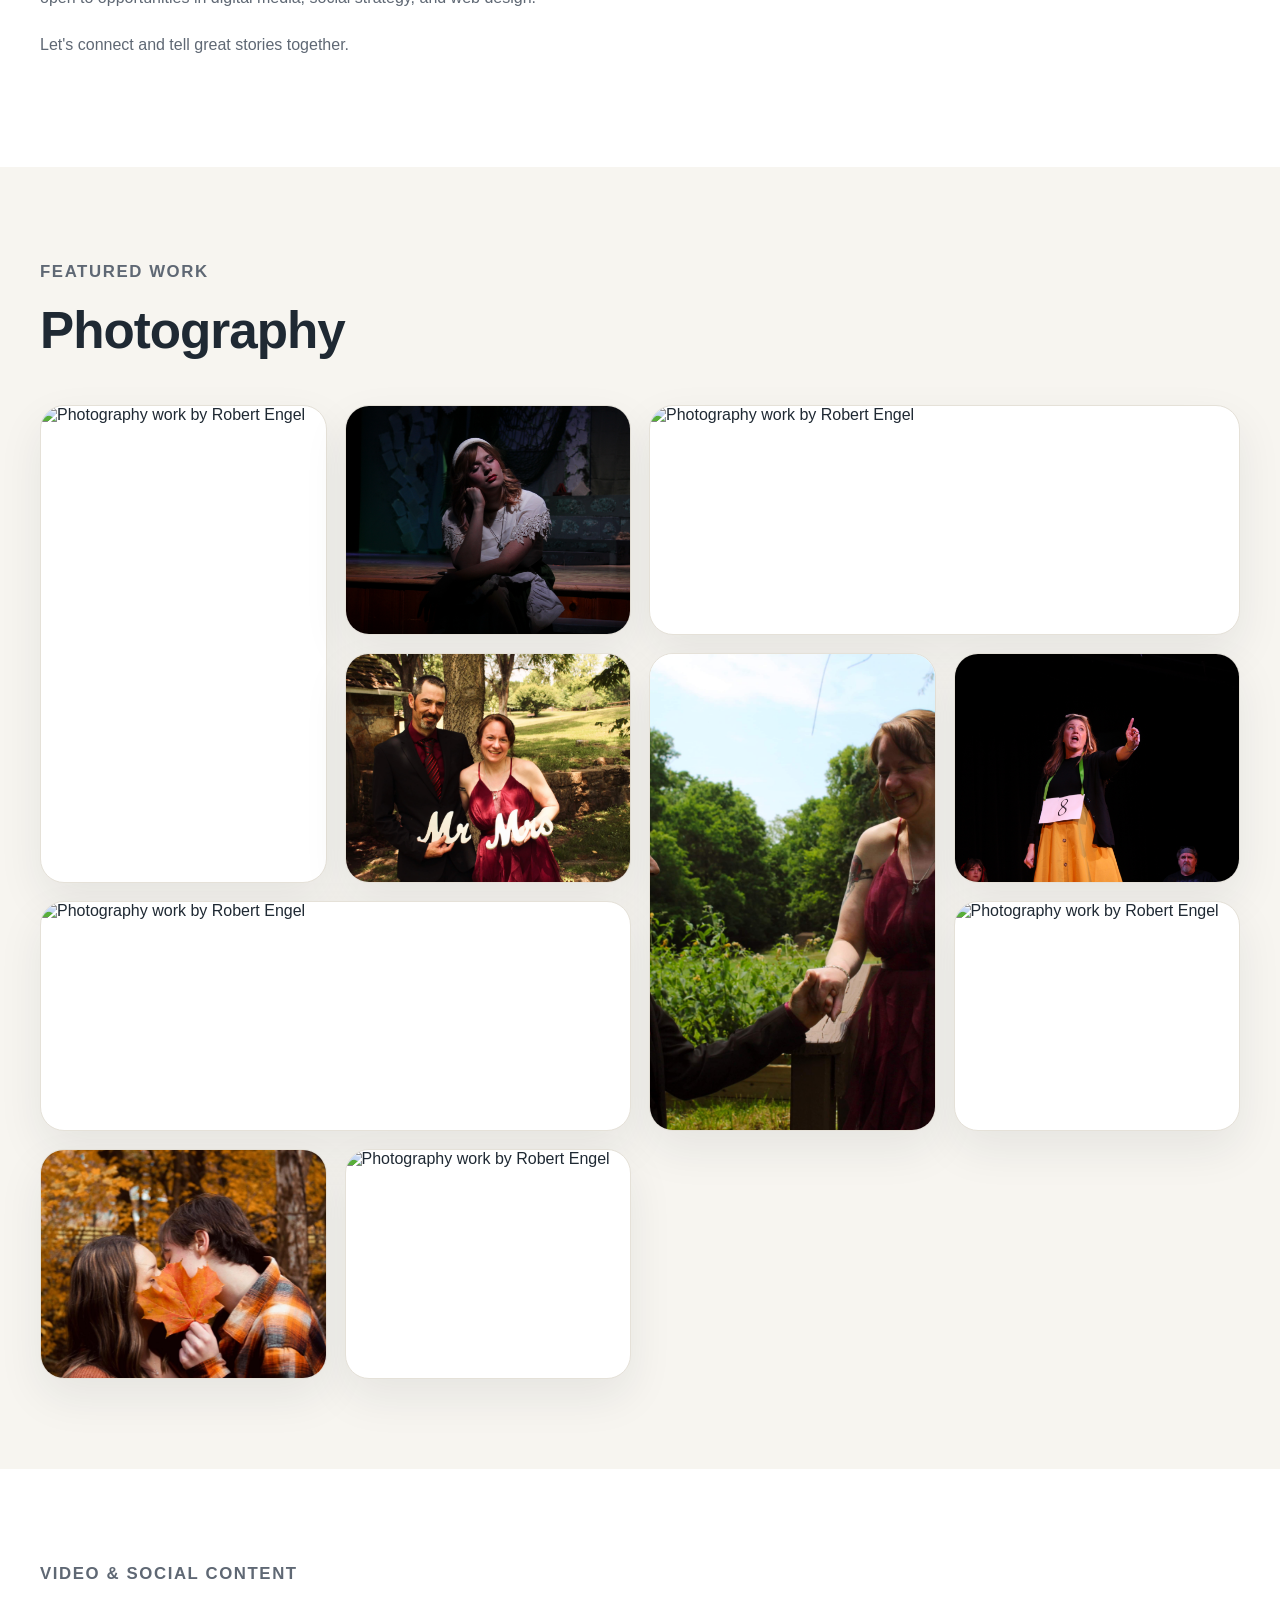
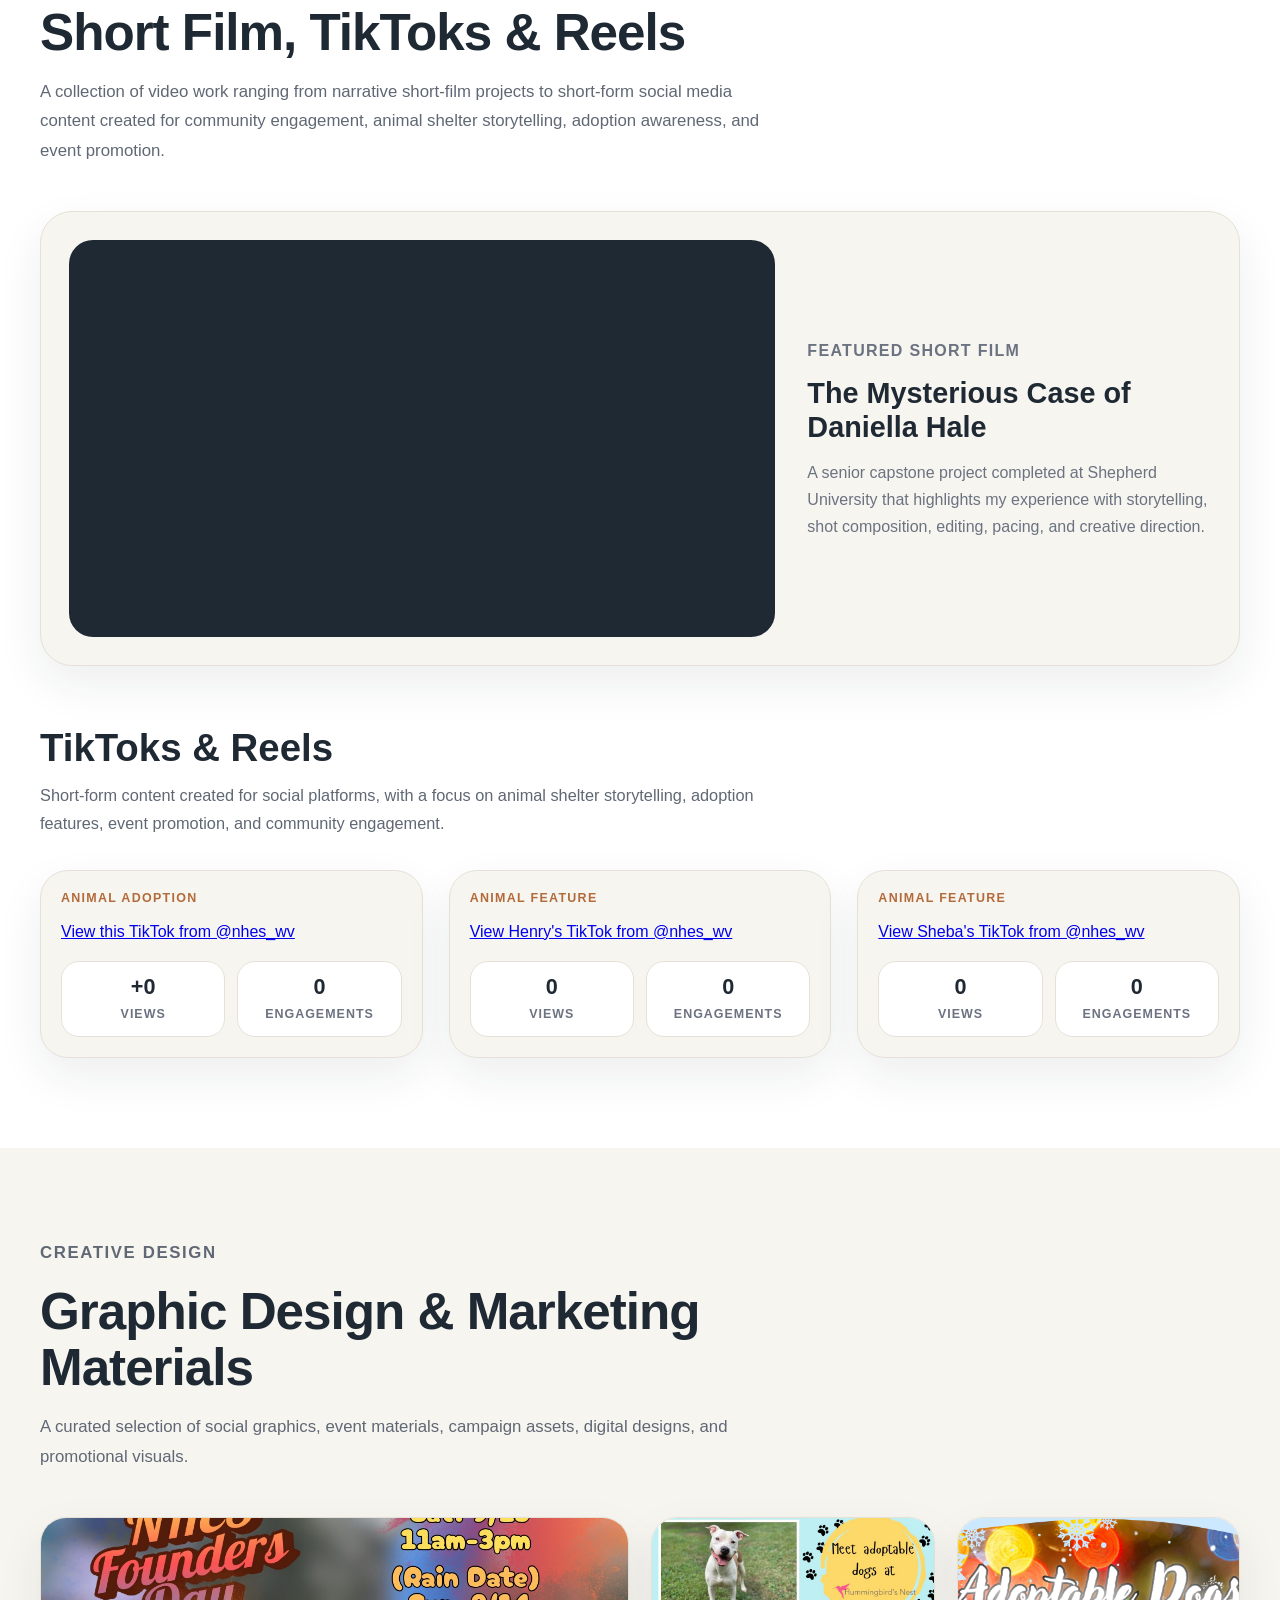
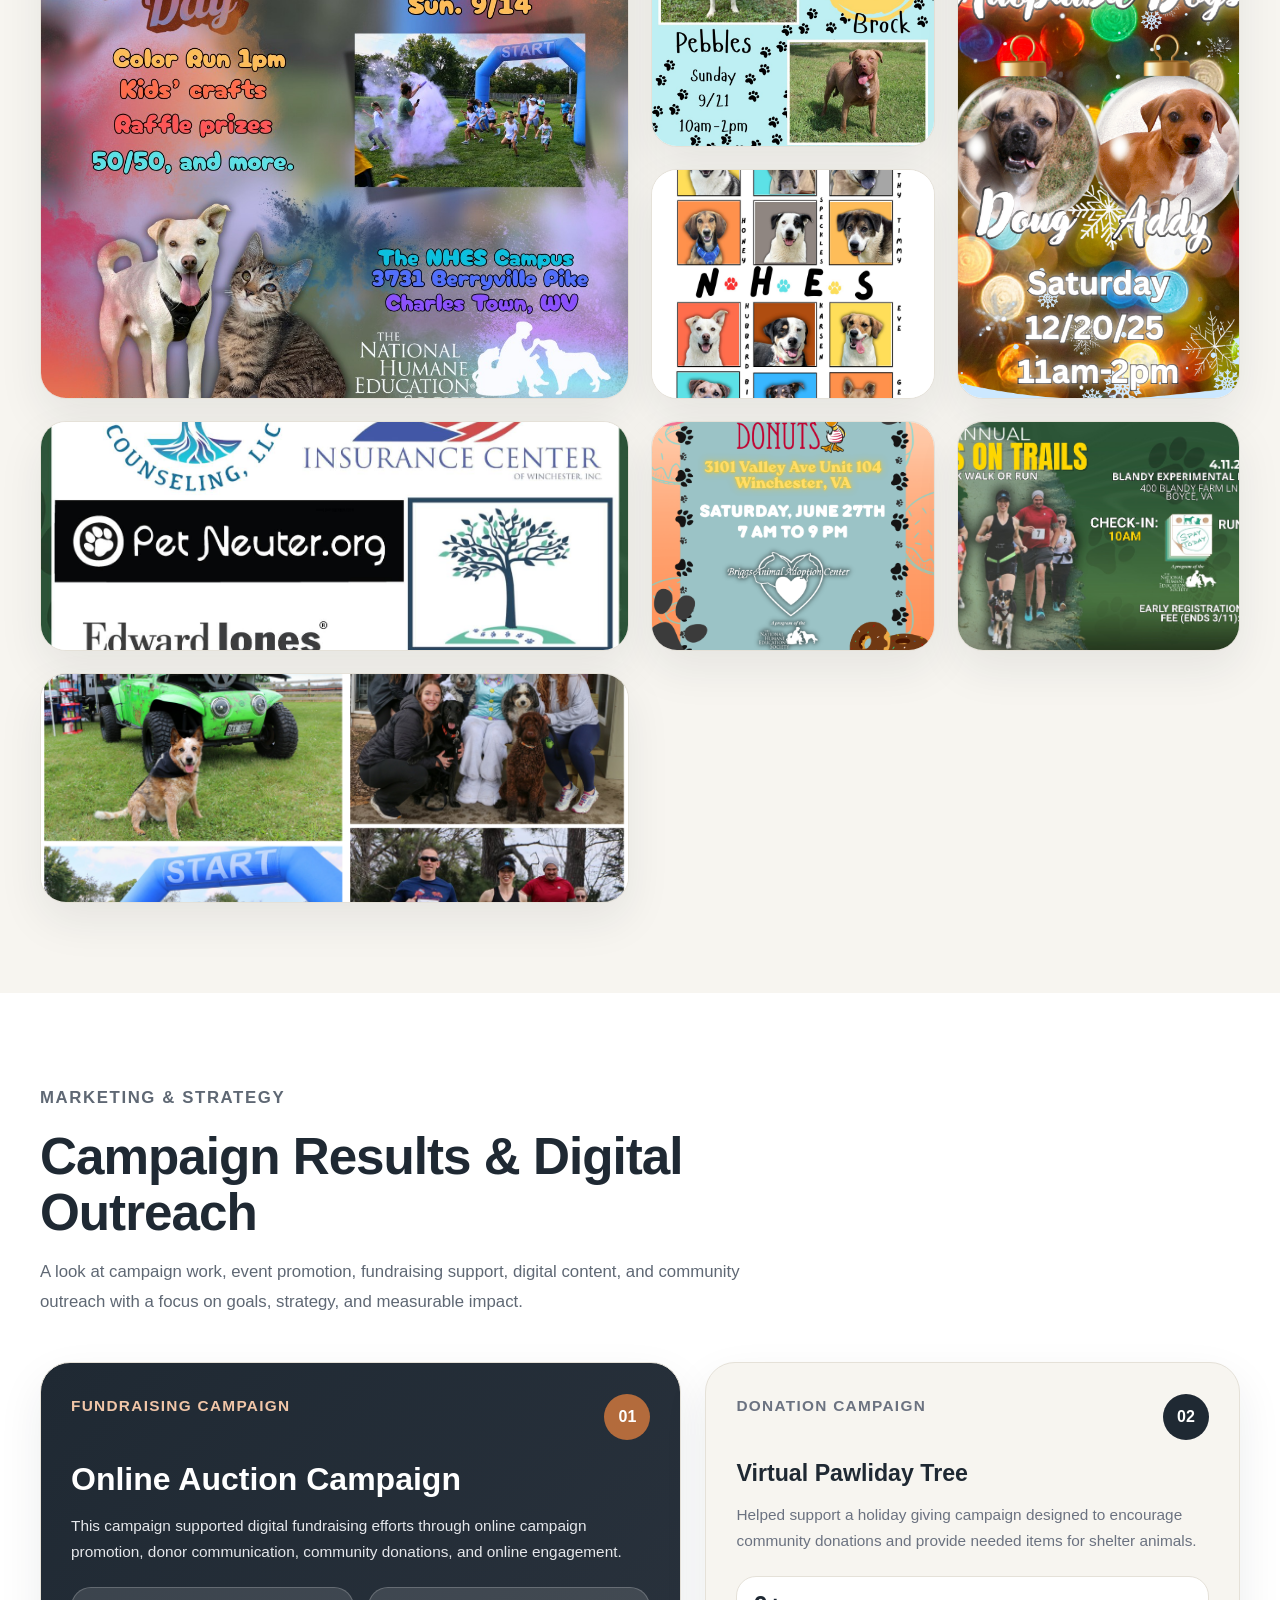
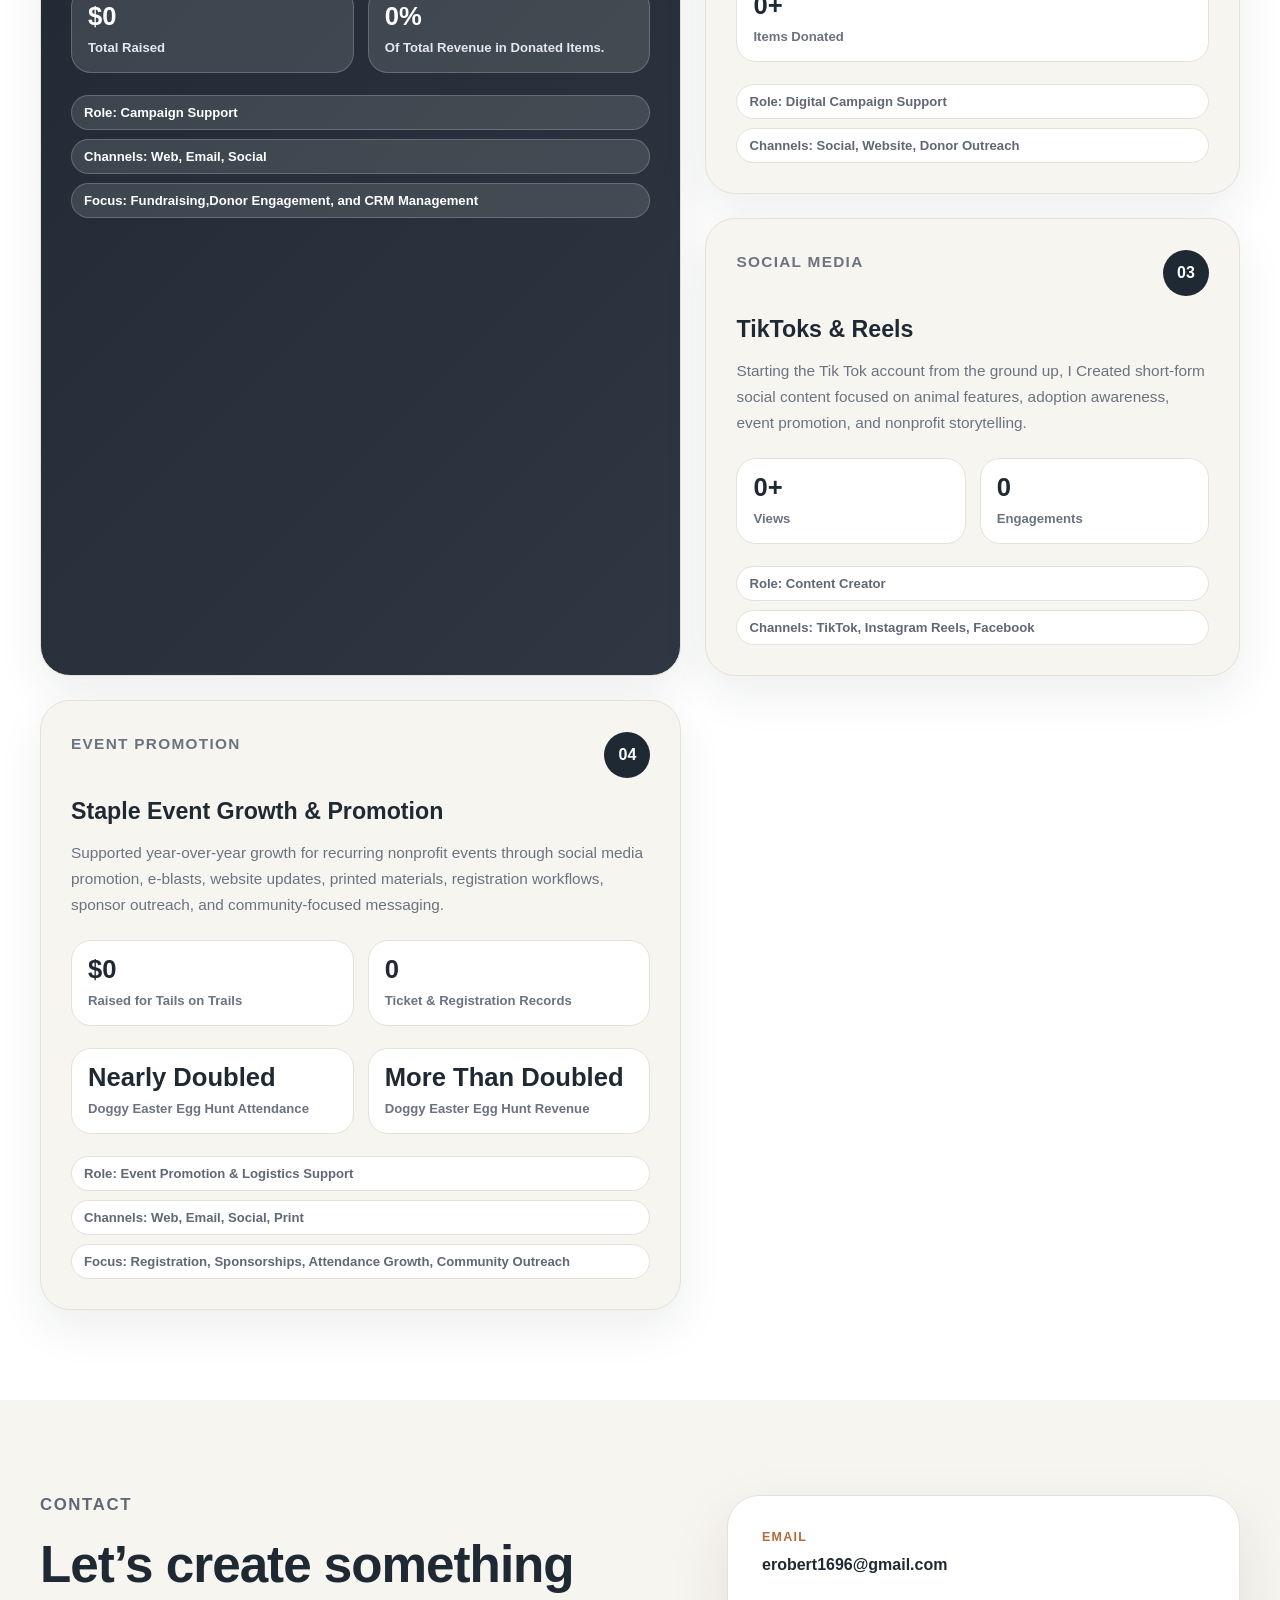
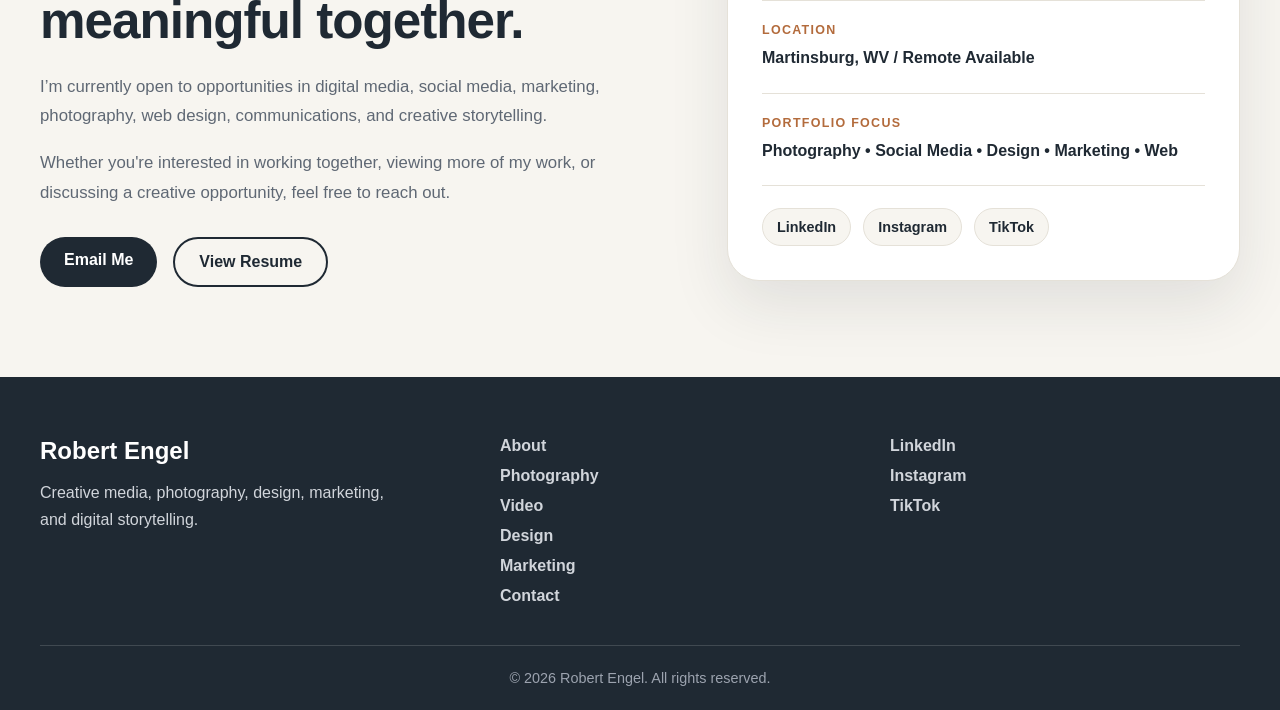
==== commit e0c06851: "Update index.html" ====
--- a/index.html
+++ b/index.html
@@ -355,7 +355,7 @@
       </div>
 
       <div class="design-piece wide">
-        <img src="Events and partnerships (1).png" alt="Graphic design work by Robert Engel">
+        <img src="Events and partnerships.png" alt="Graphic design work by Robert Engel">
       </div>
 
     </div>
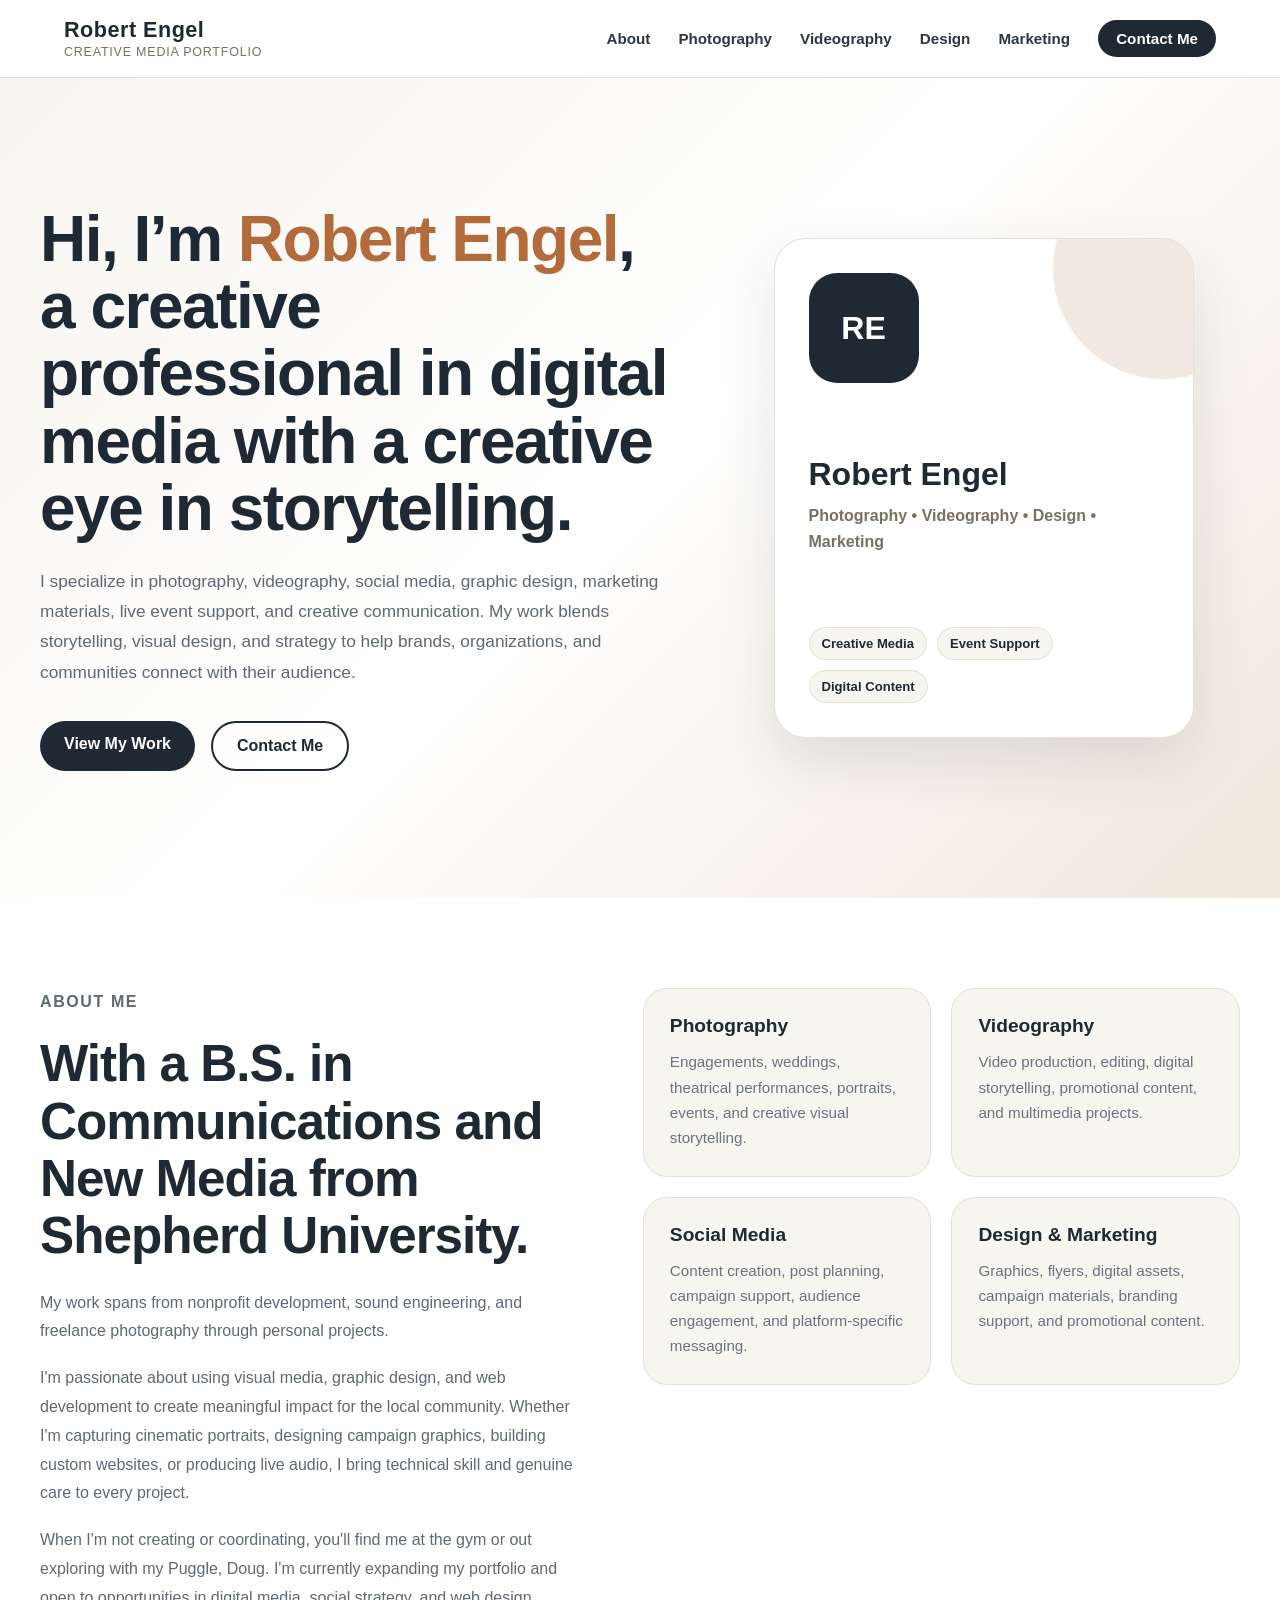
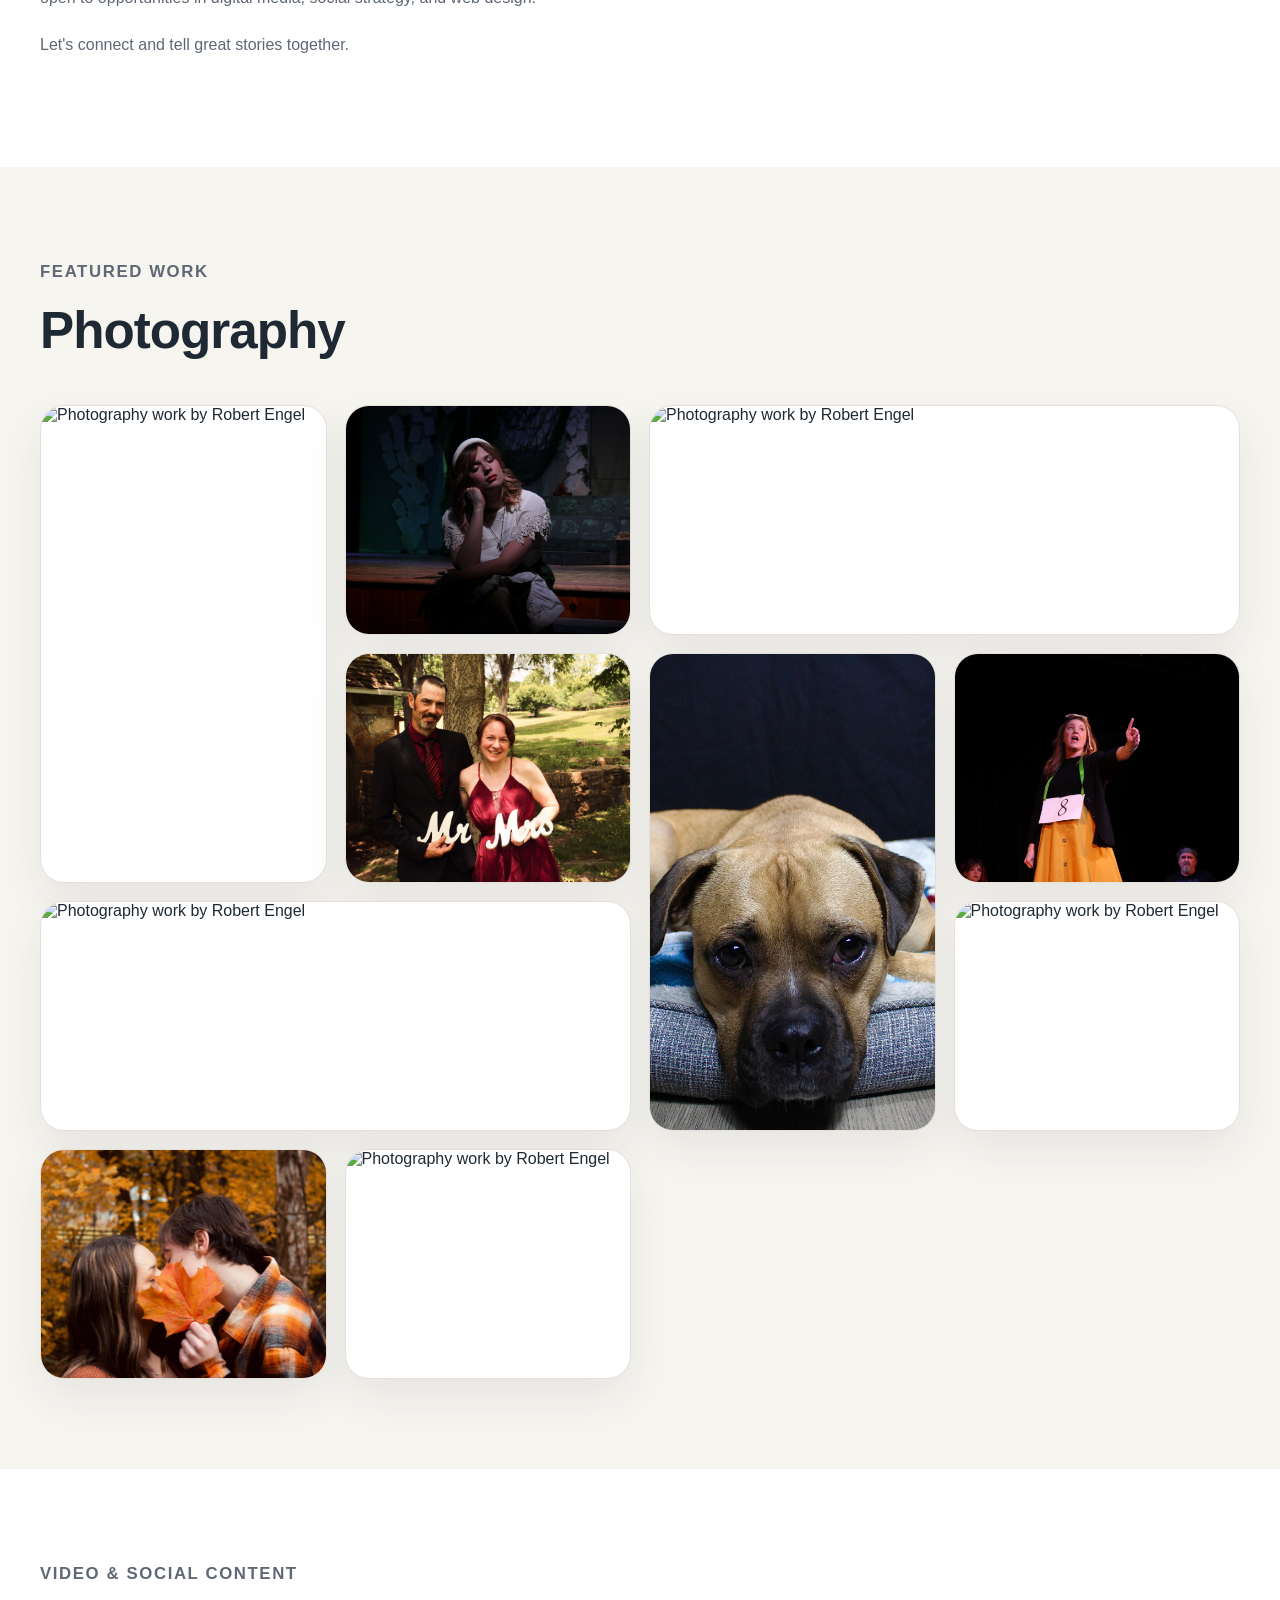
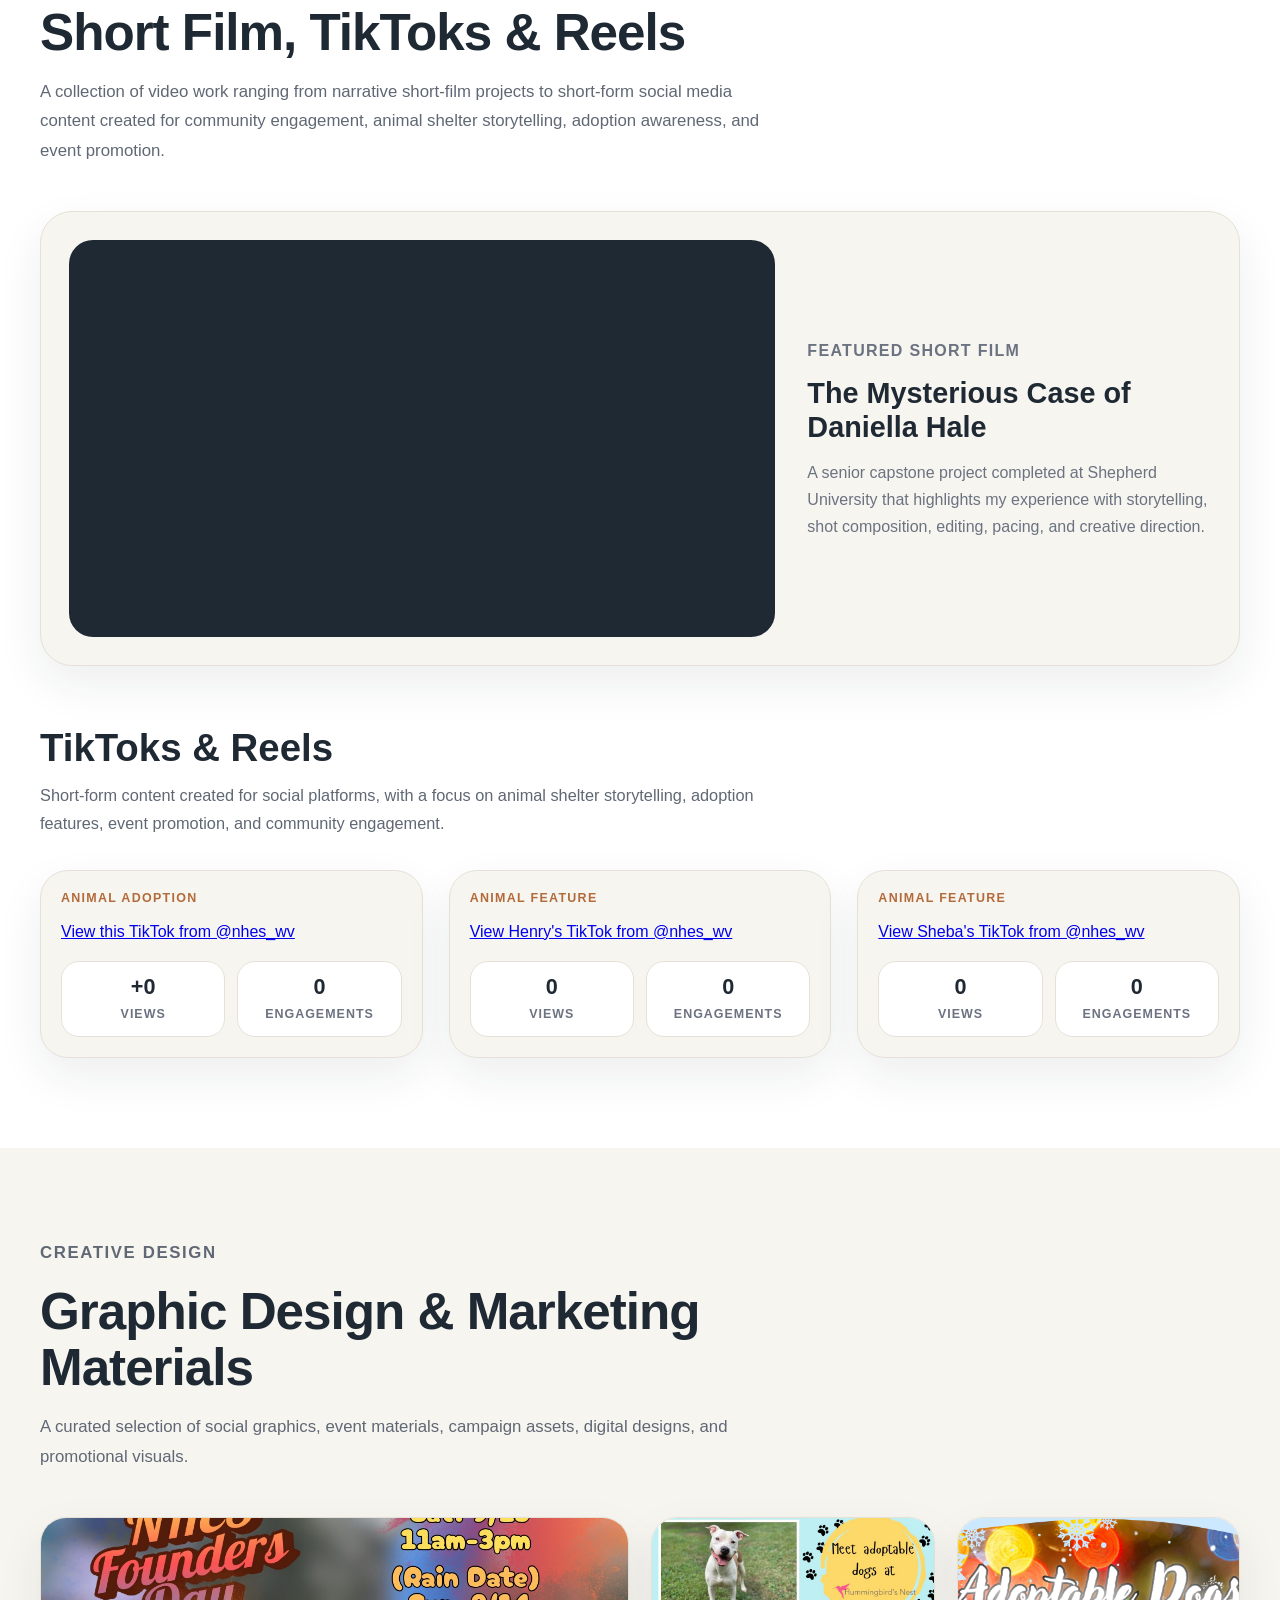
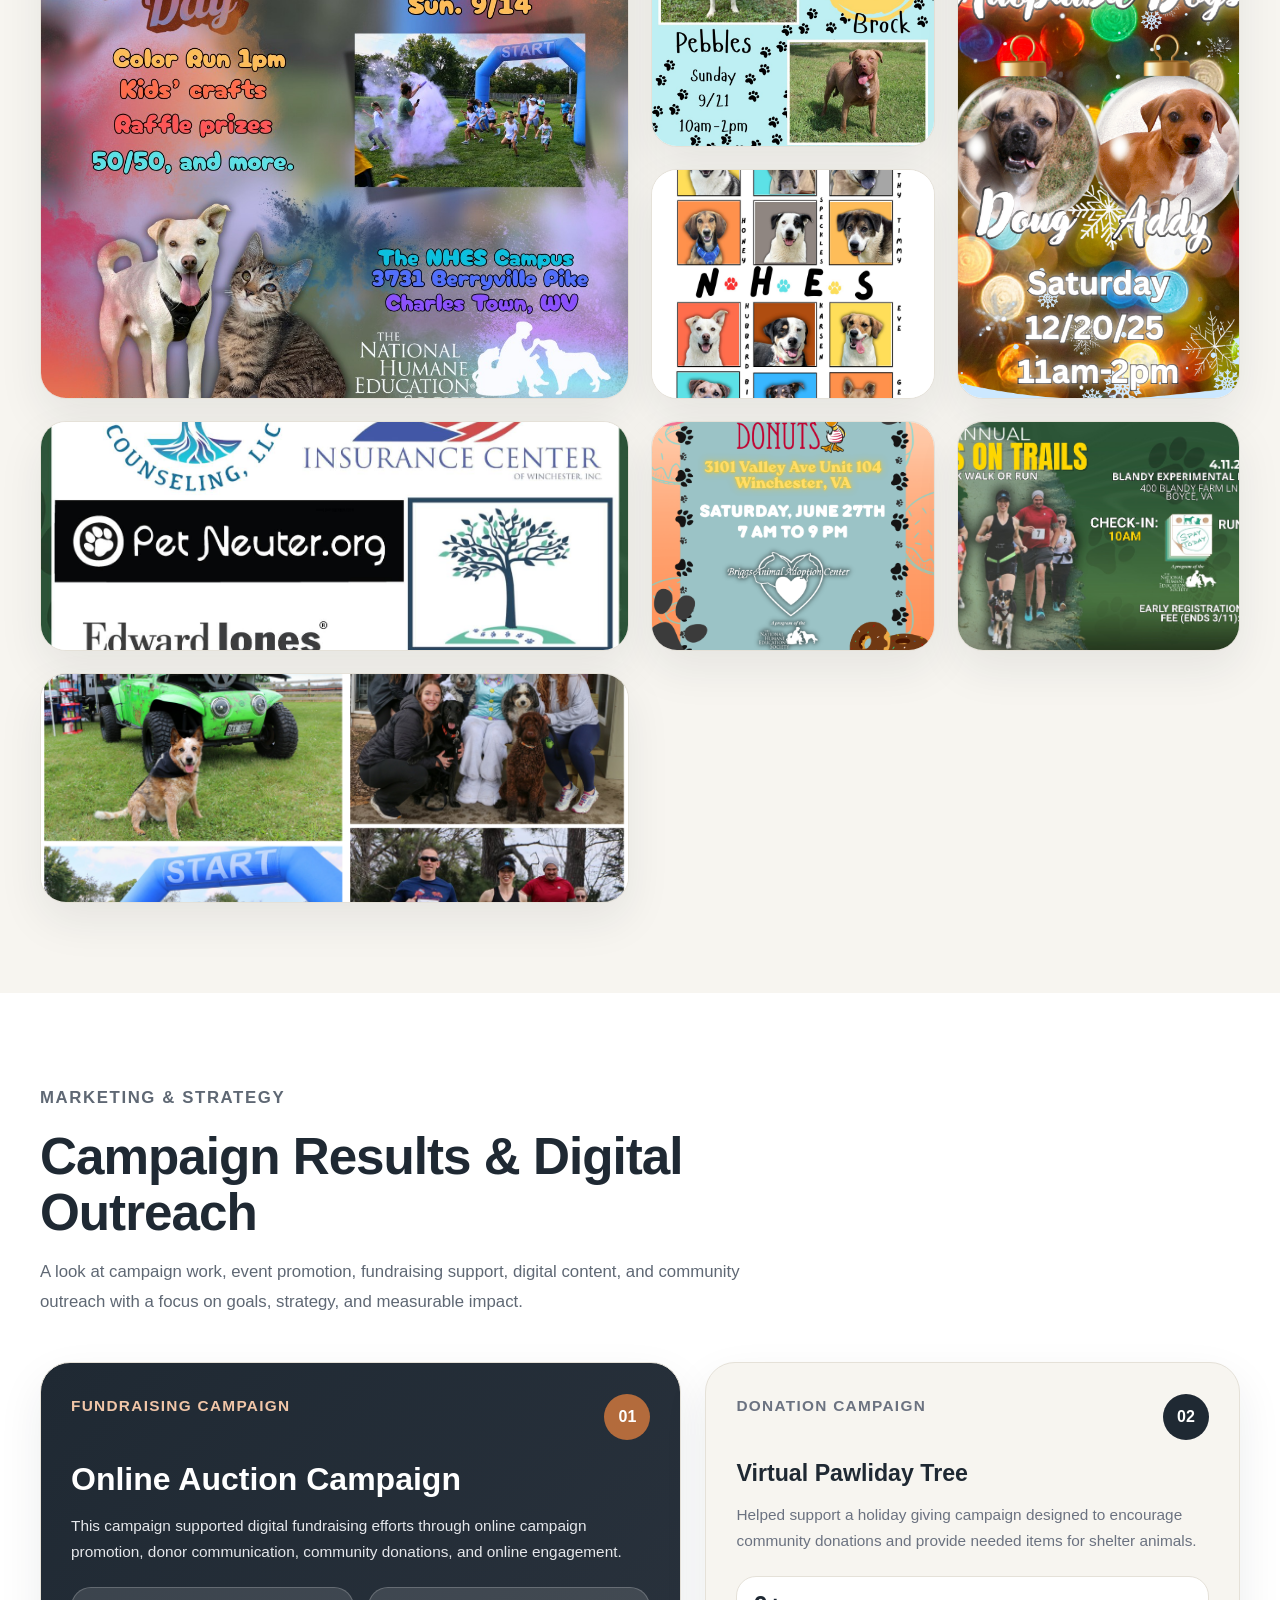
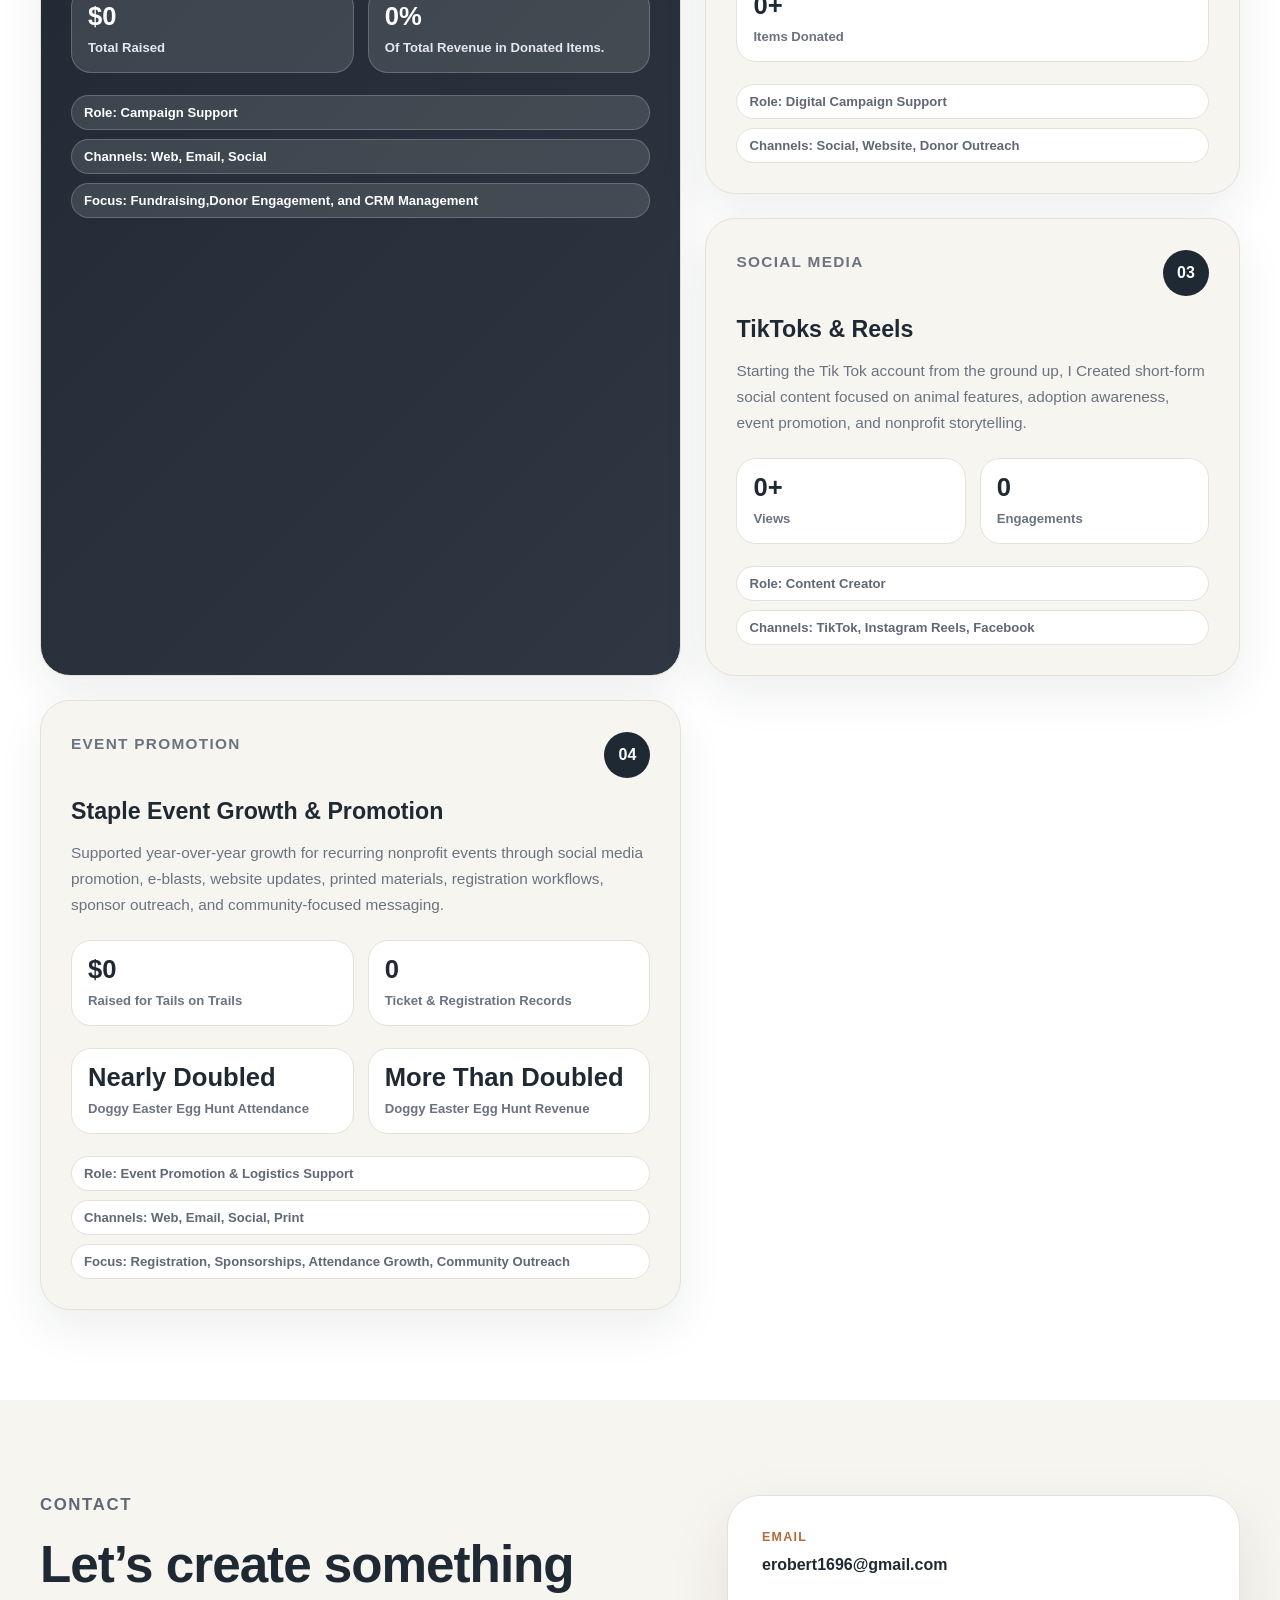
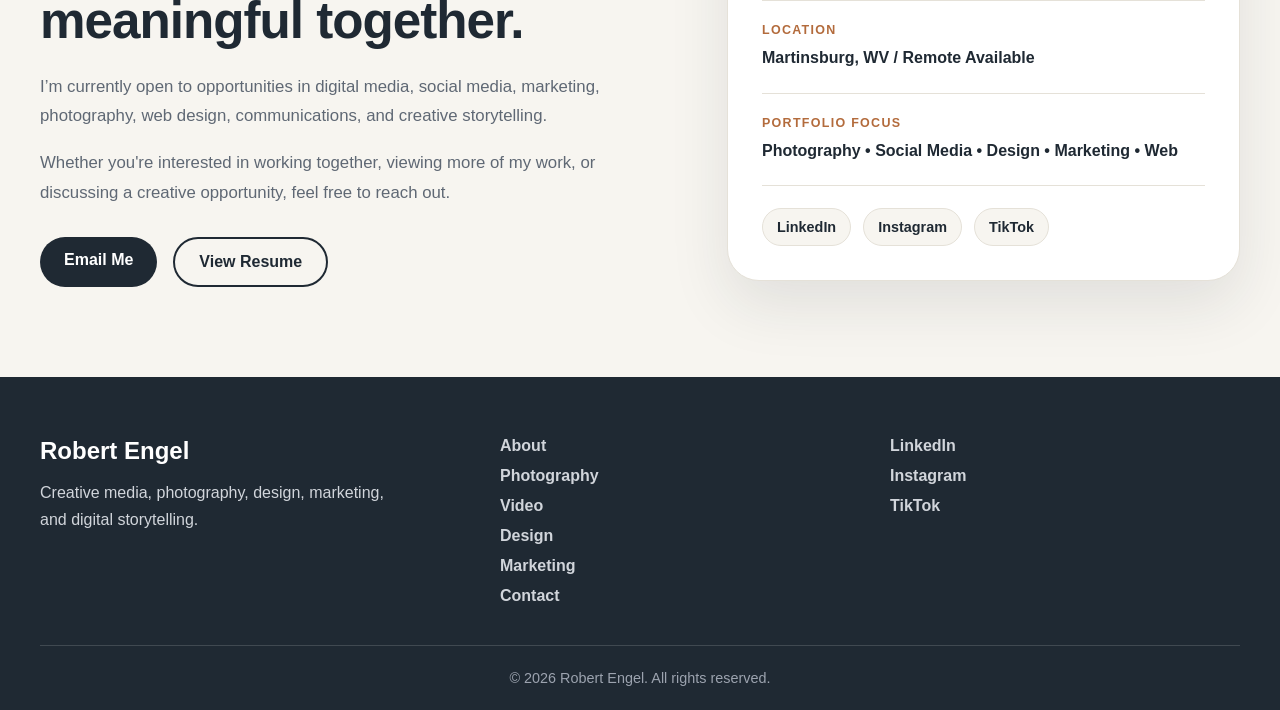
==== commit ca303488: "Update index.html" ====
--- a/index.html
+++ b/index.html
@@ -156,7 +156,7 @@
       </div>
 
       <div class="gallery-item tall">
-        <img src="Julie Wedding (1).JPG" alt="Photography work by Robert Engel">
+        <img src="Diug.JPG" alt="Photography work by Robert Engel">
       </div>
 
       <div class="gallery-item">
@@ -536,7 +536,7 @@
 
       <div class="contact-buttons">
         <a href="mailto:erobert1696@gmail.com" class="primary-btn">Email Me</a>
-        <a href="Robert-Engel-Resume.pdf" class="secondary-btn" target="_blank">View Resume</a>
+        <a href="Robert Engel Resume.pdf" class="secondary-btn" target="_blank">View Resume</a>
       </div>
     </div>
 
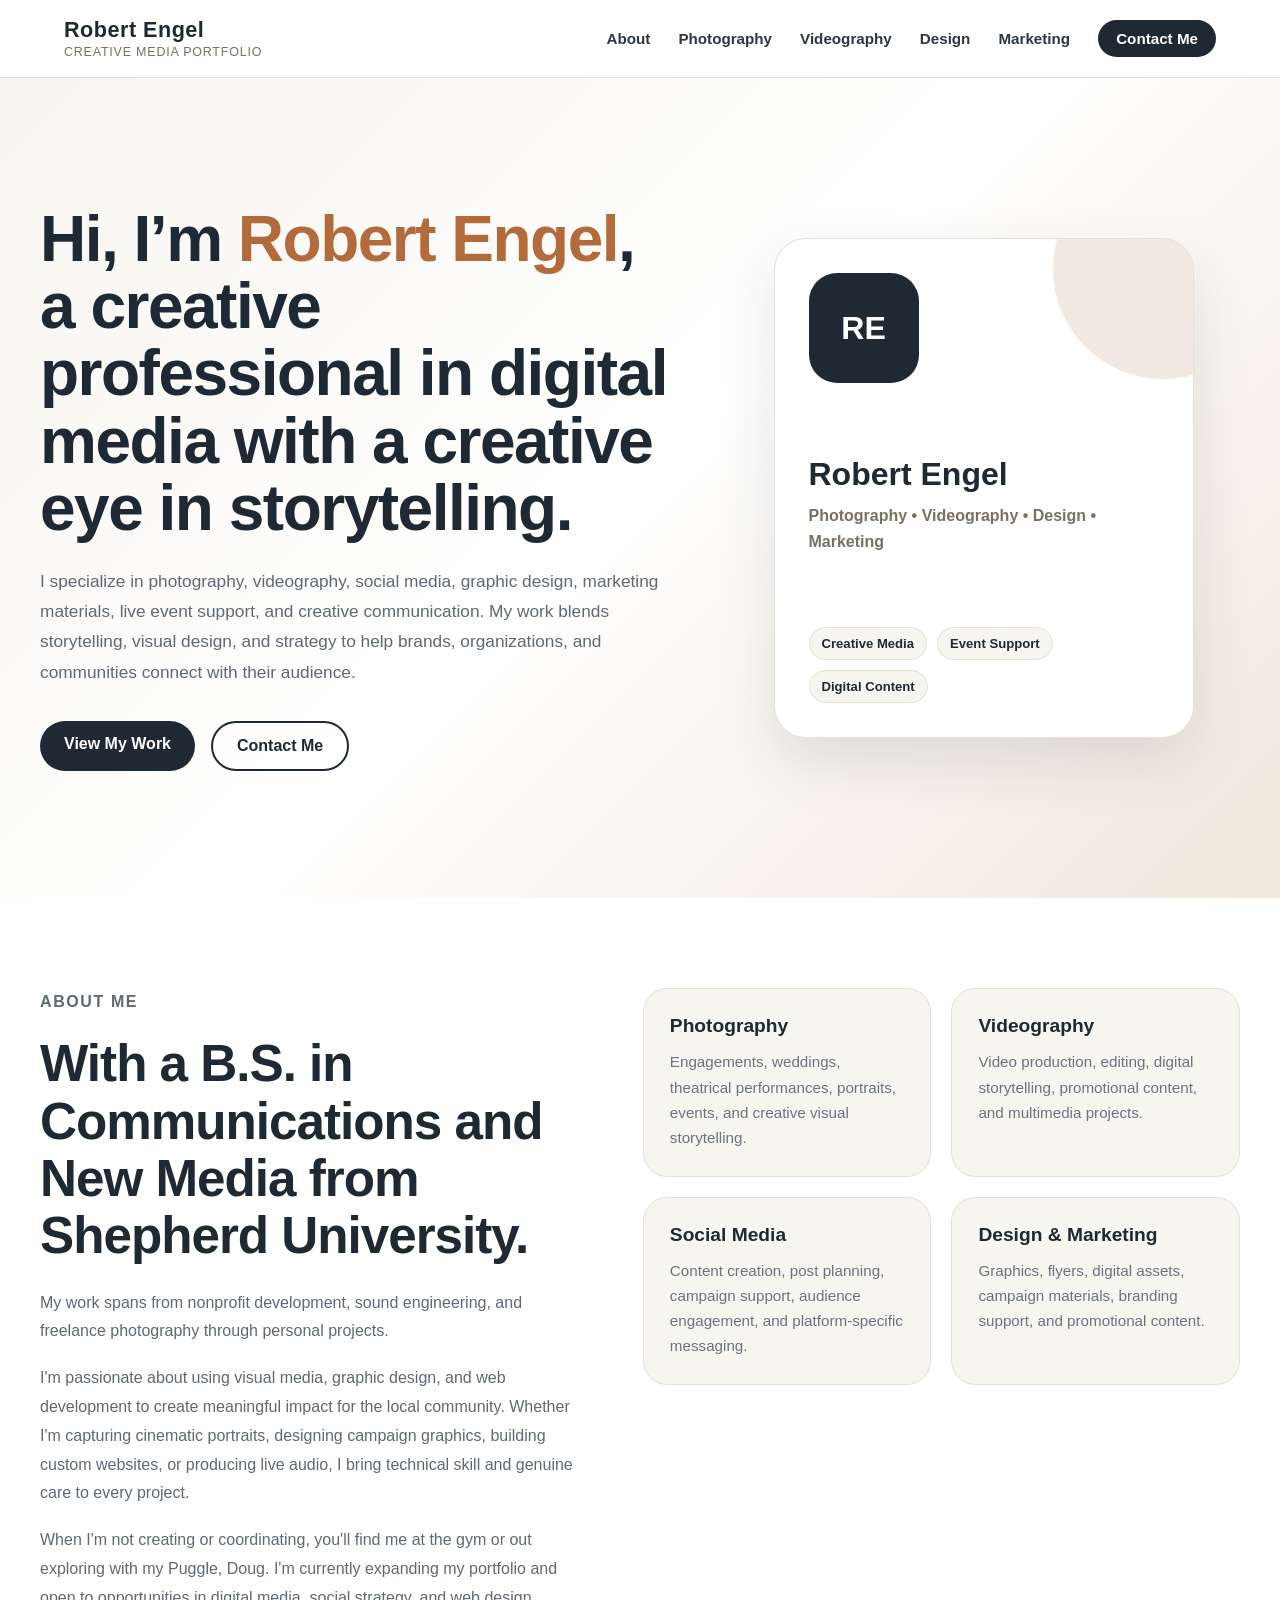
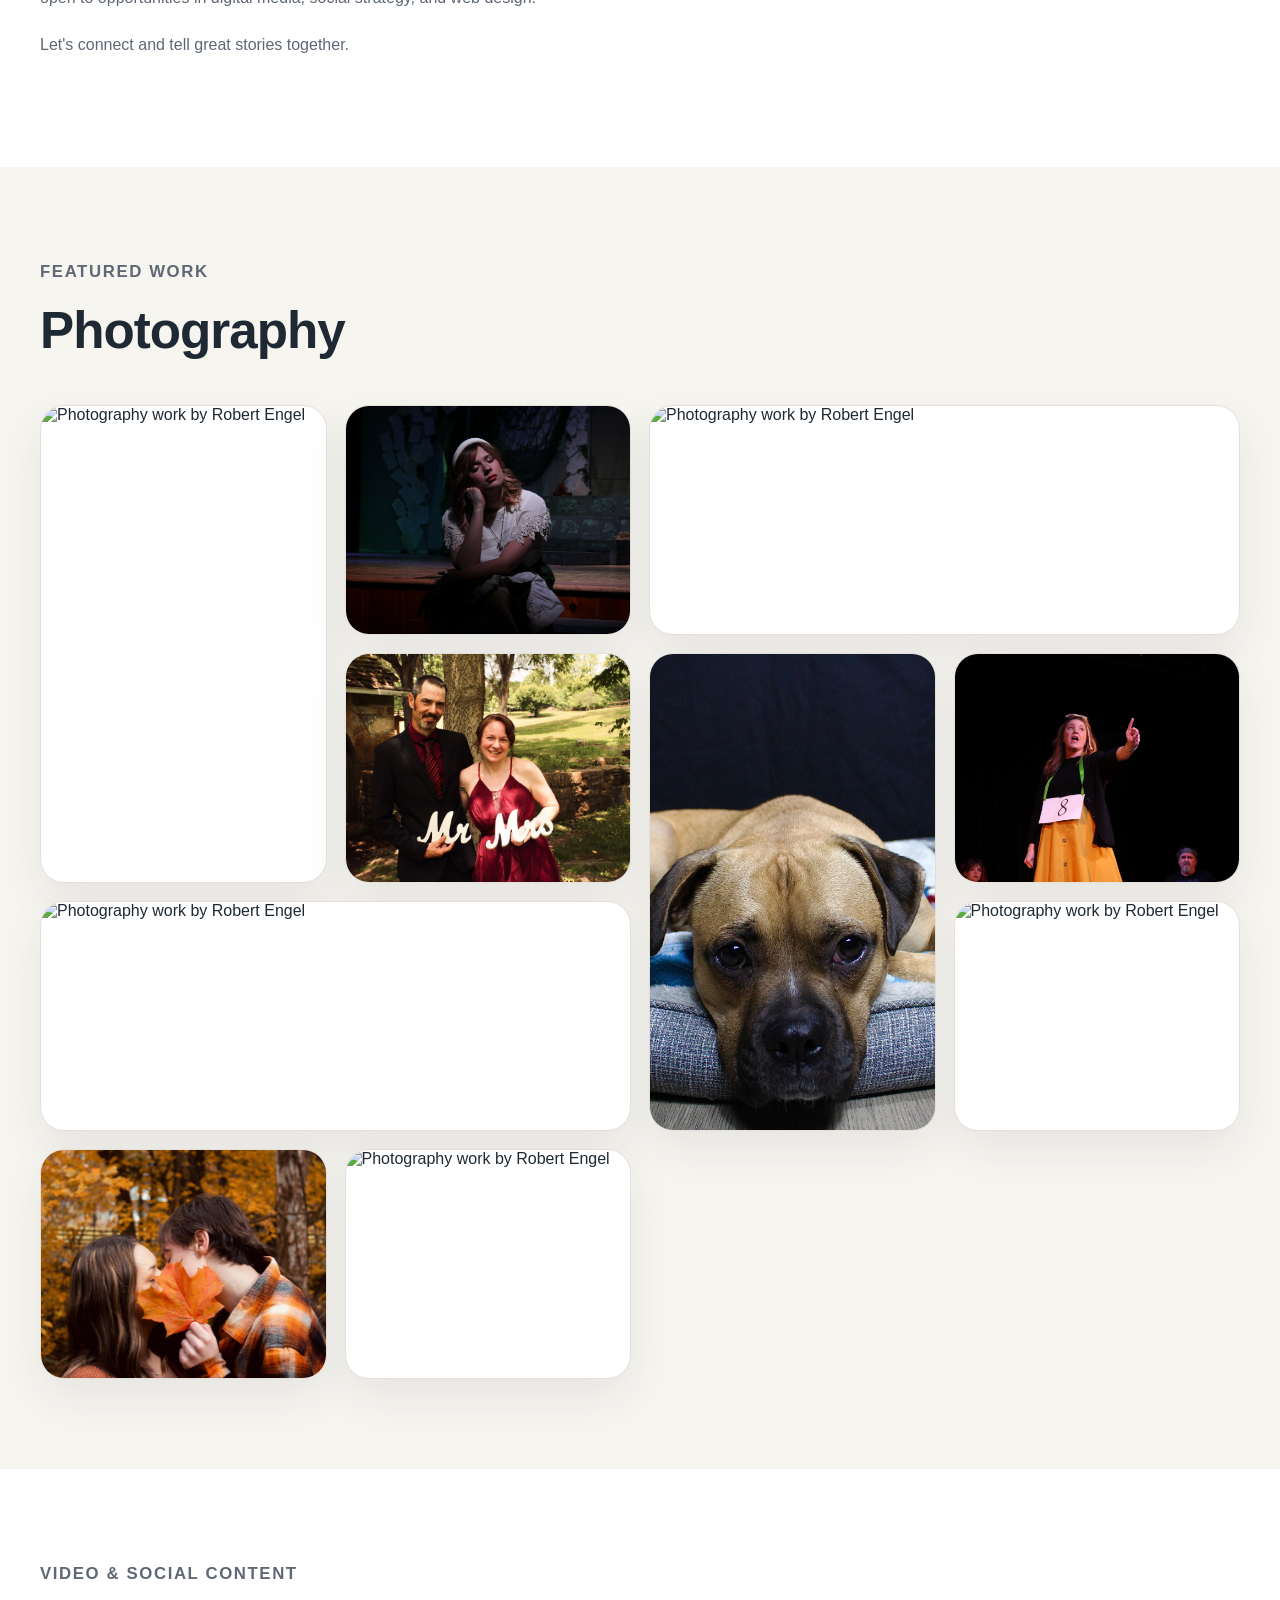
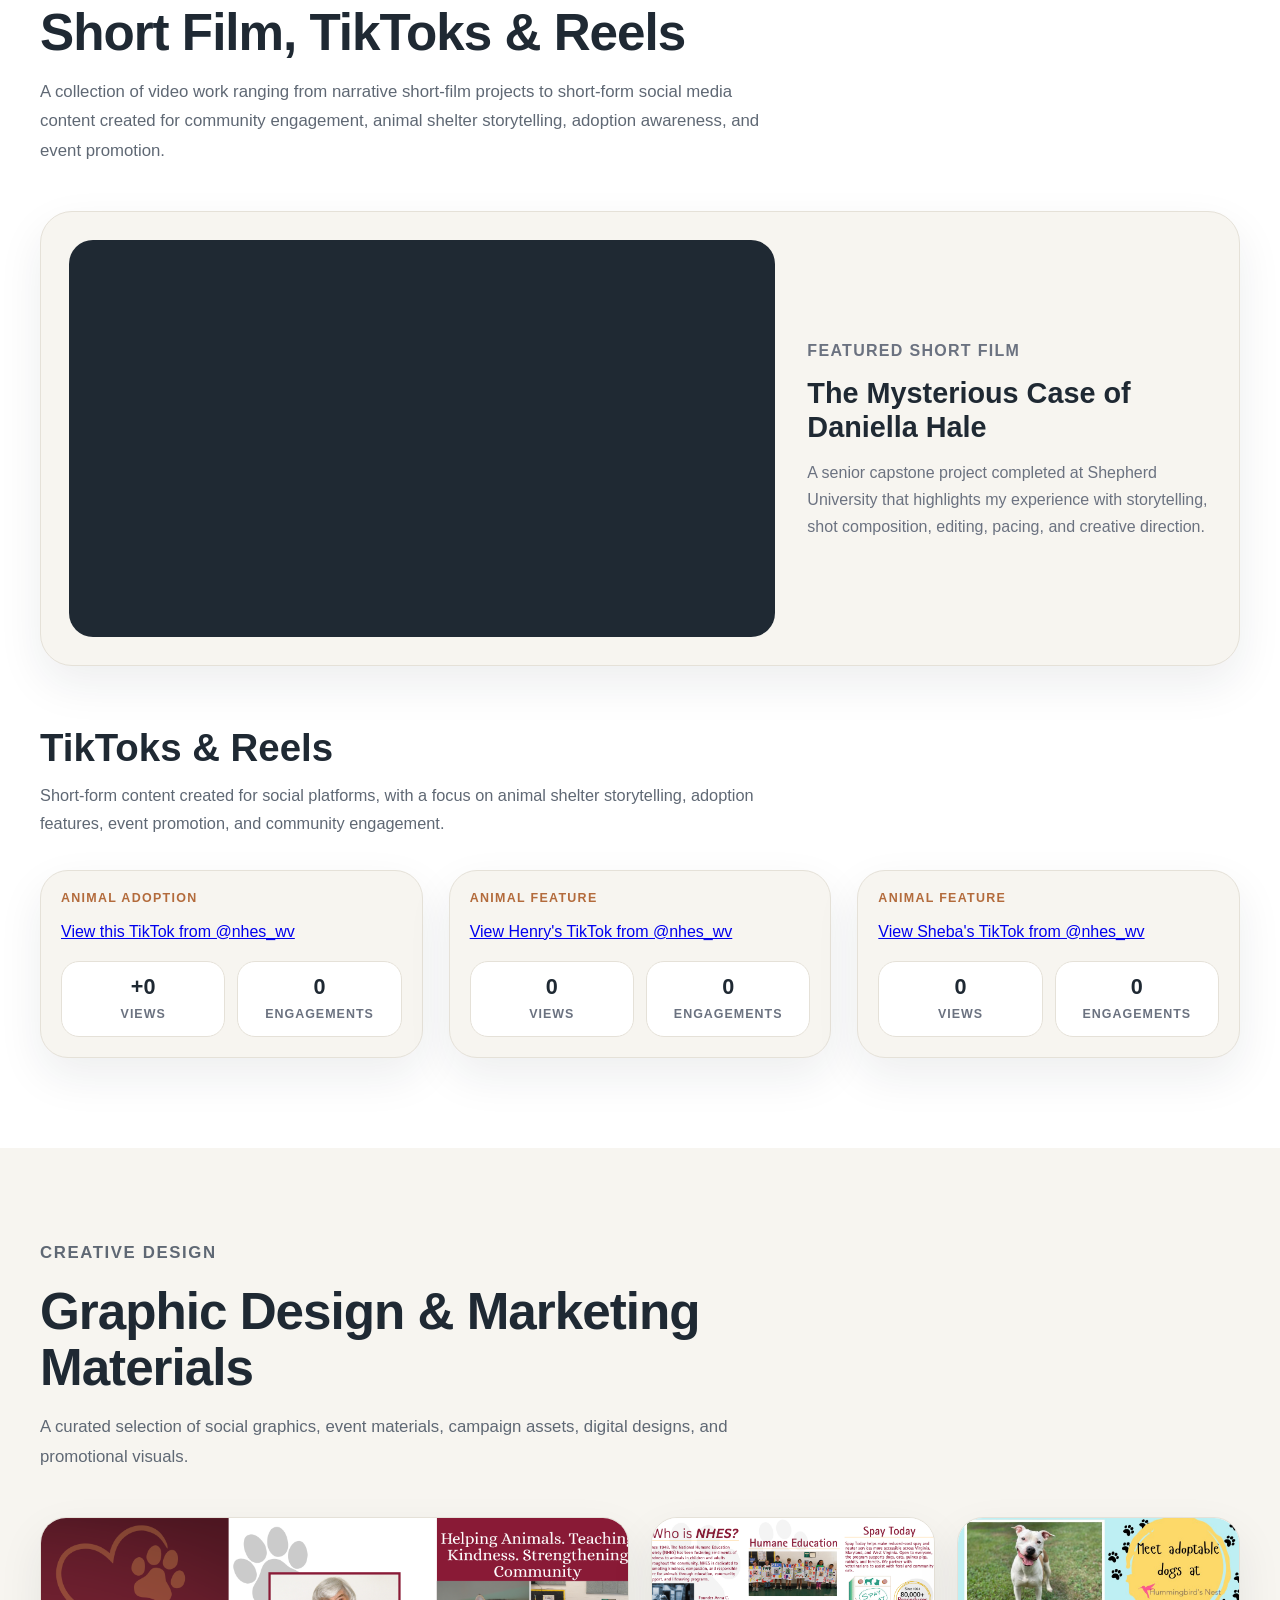
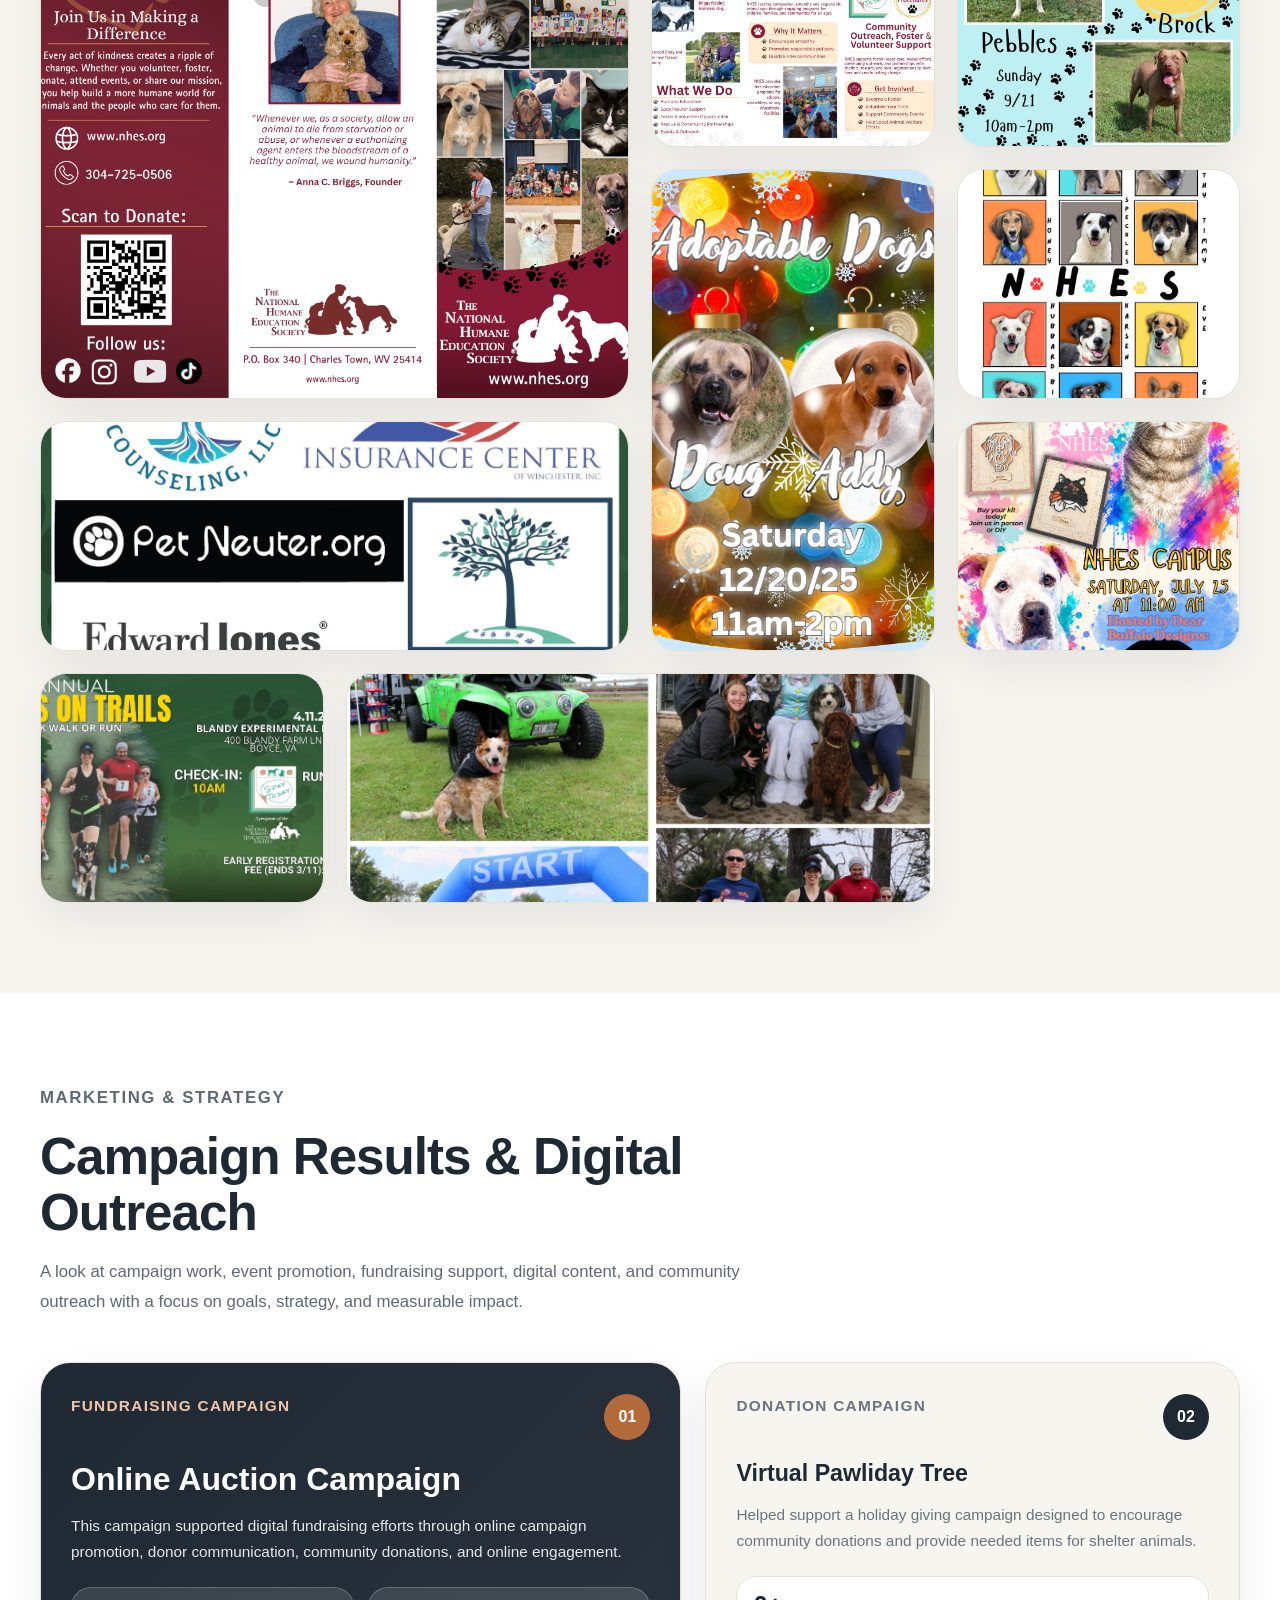
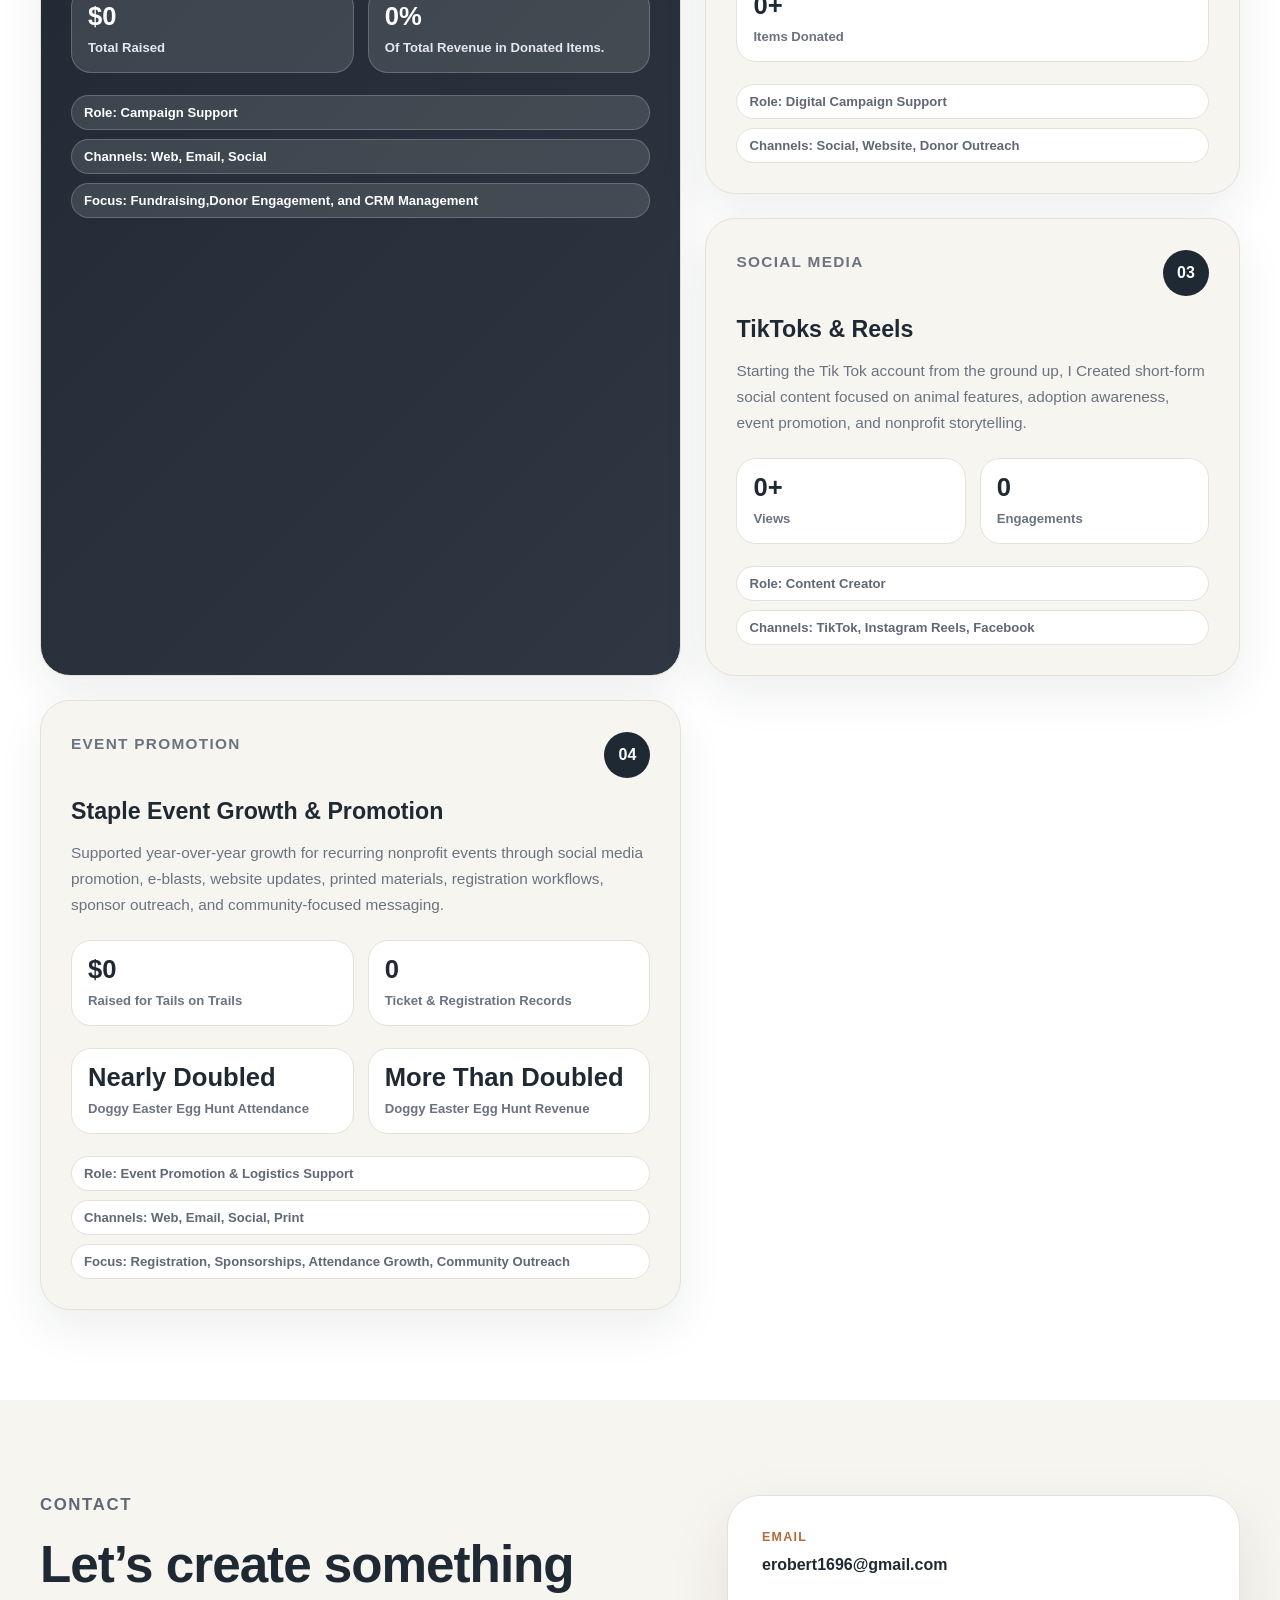
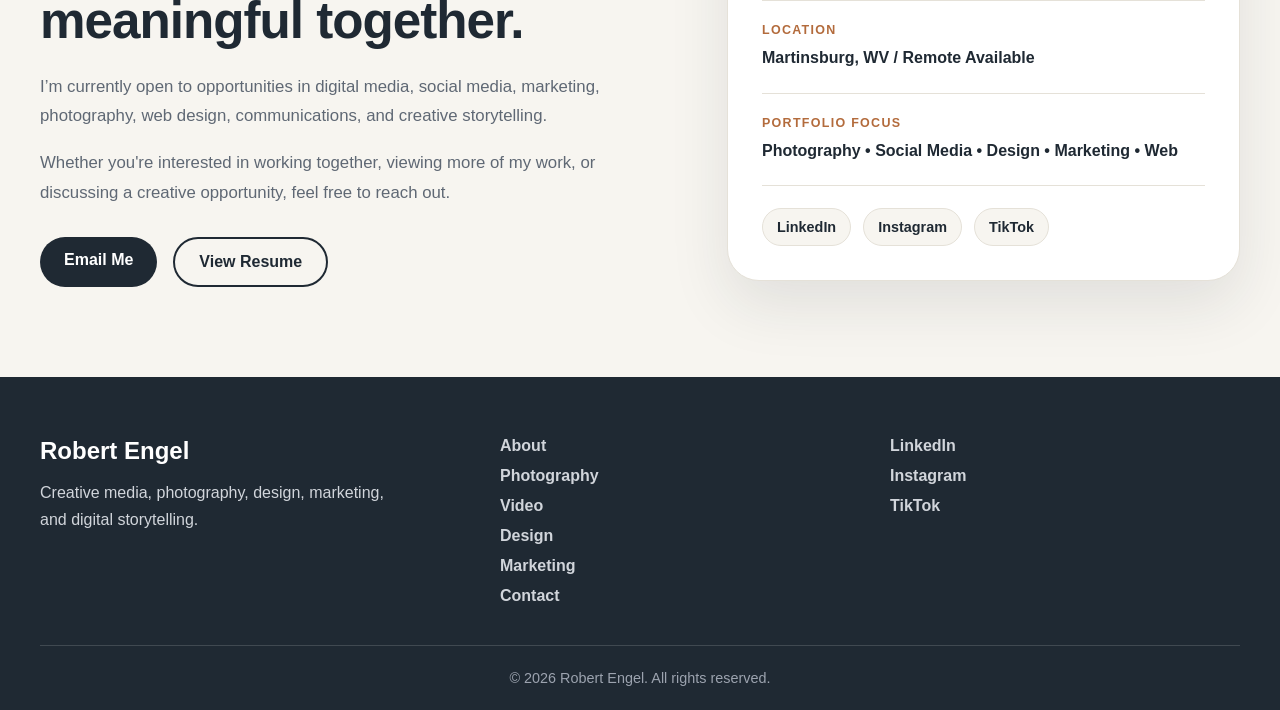
==== commit 3ebdc255: "Update index.html" ====
--- a/index.html
+++ b/index.html
@@ -327,7 +327,11 @@
     <div class="design-gallery">
 
       <div class="design-piece large">
-        <img src="Founders Day.jpg" alt="Graphic design work by Robert Engel">
+        <img src="Brochure Front.png" alt="Graphic design work by Robert Engel">
+      </div>
+
+      <div class="design-piece">
+        <img src="Brochure Back.png" alt="Graphic design work by Robert Engel">
       </div>
 
       <div class="design-piece">
@@ -347,7 +351,7 @@
       </div>
 
       <div class="design-piece">
-        <img src="Duck Donuts (1).png" alt="Graphic design work by Robert Engel">
+        <img src="Paint Your Pet Fundraiser Flyer.png" alt="Graphic design work by Robert Engel">
       </div>
 
       <div class="design-piece">
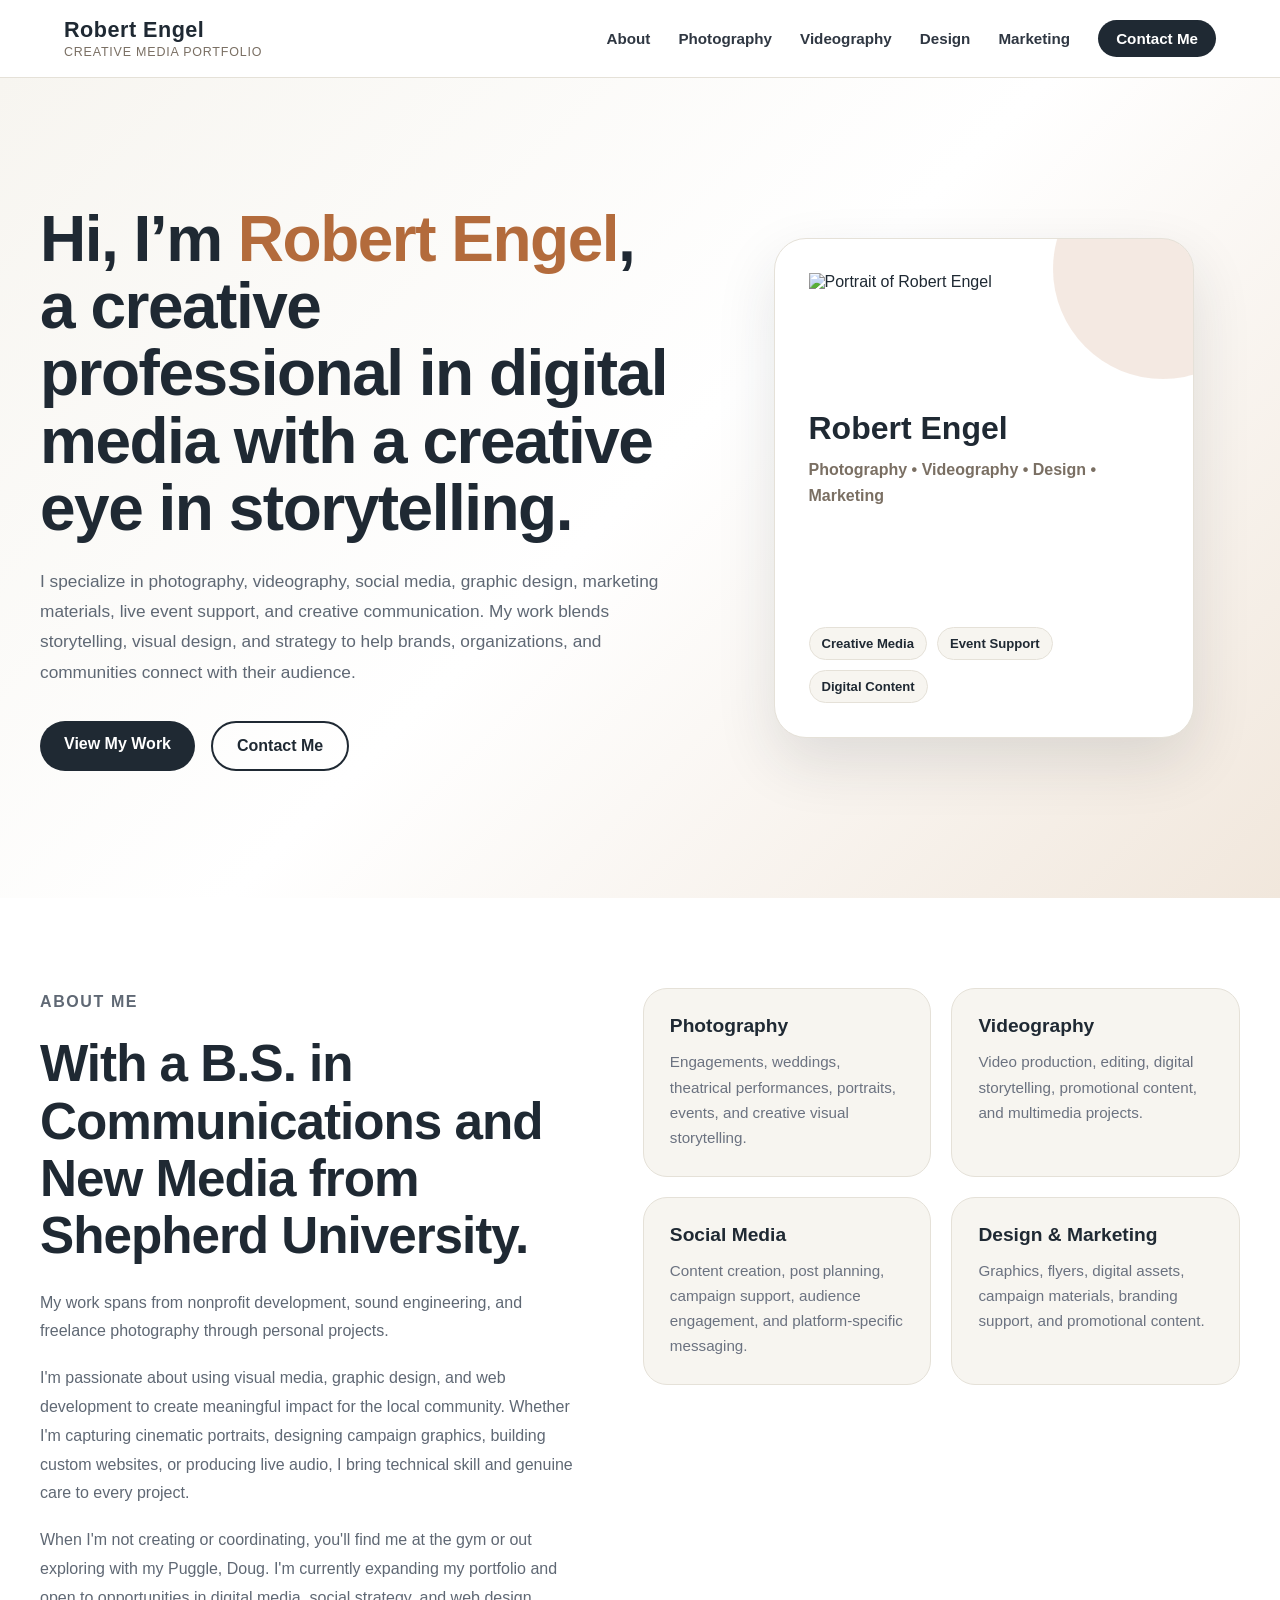
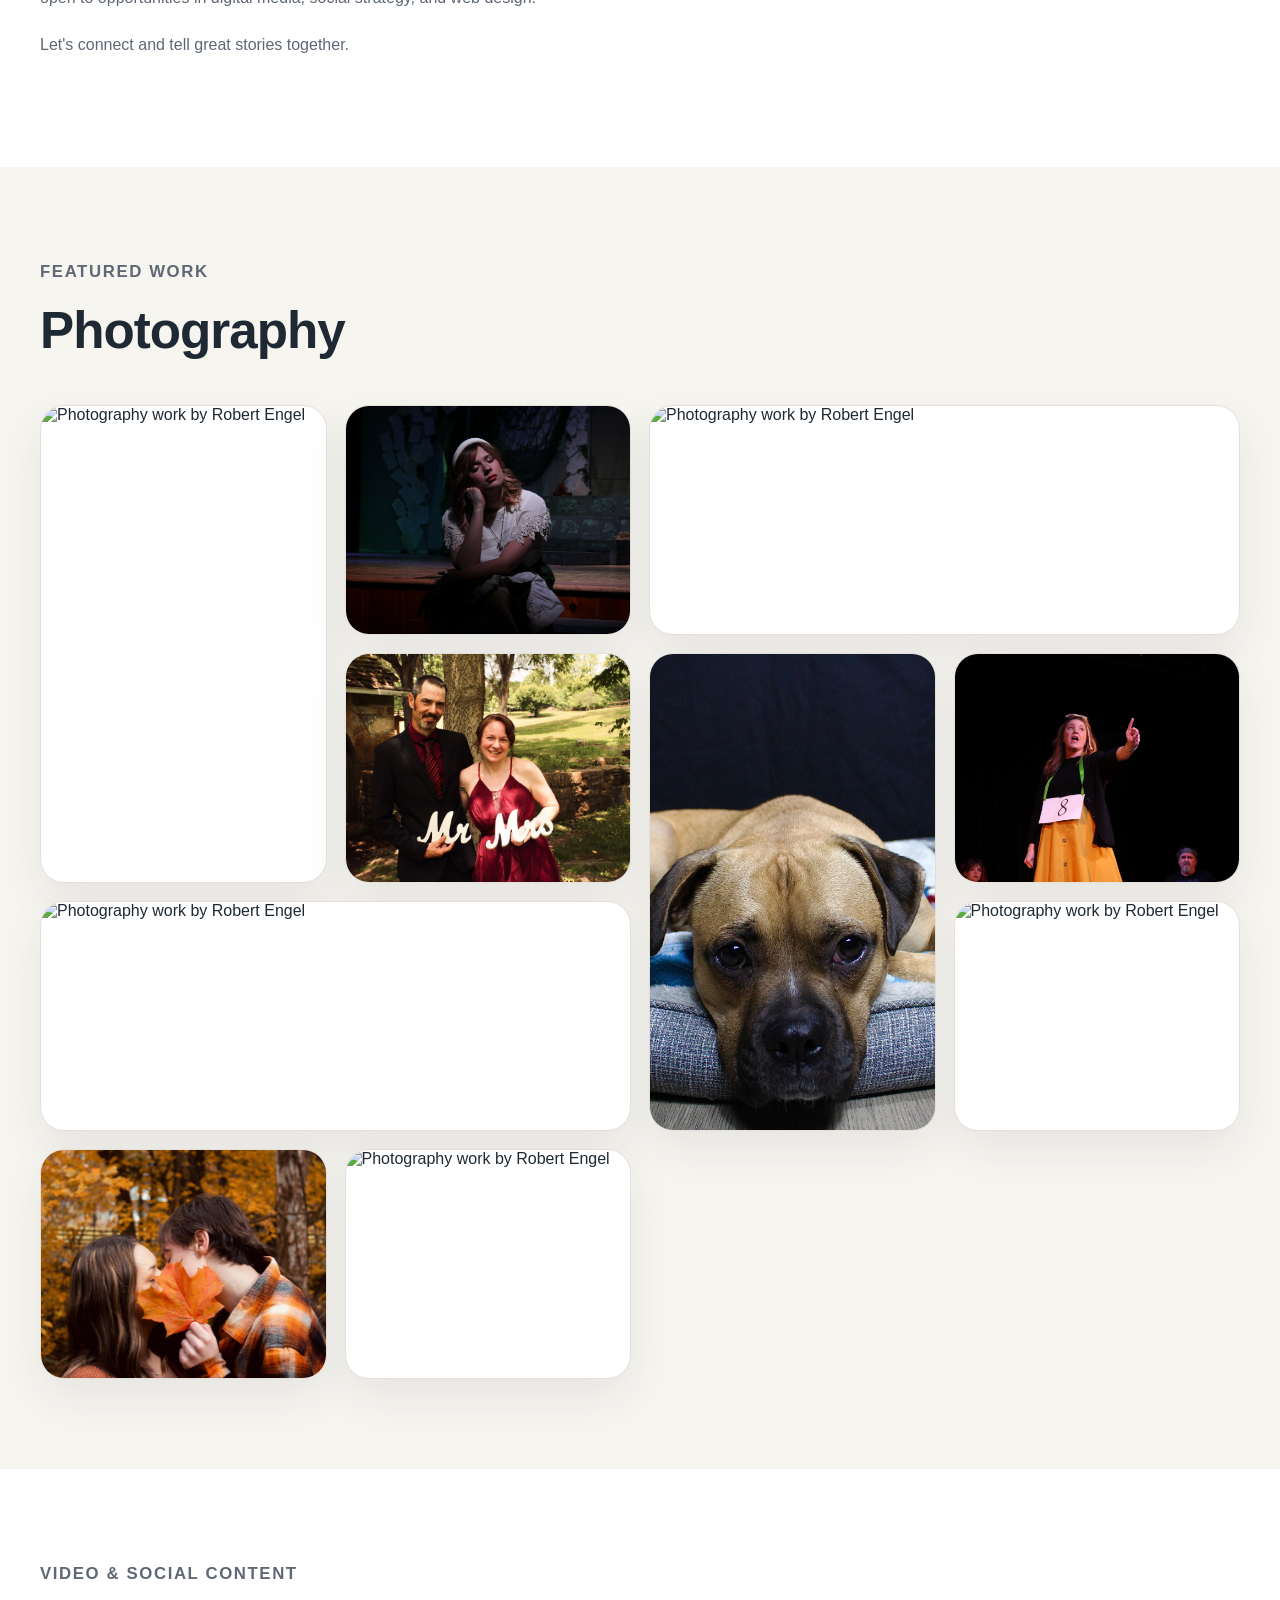
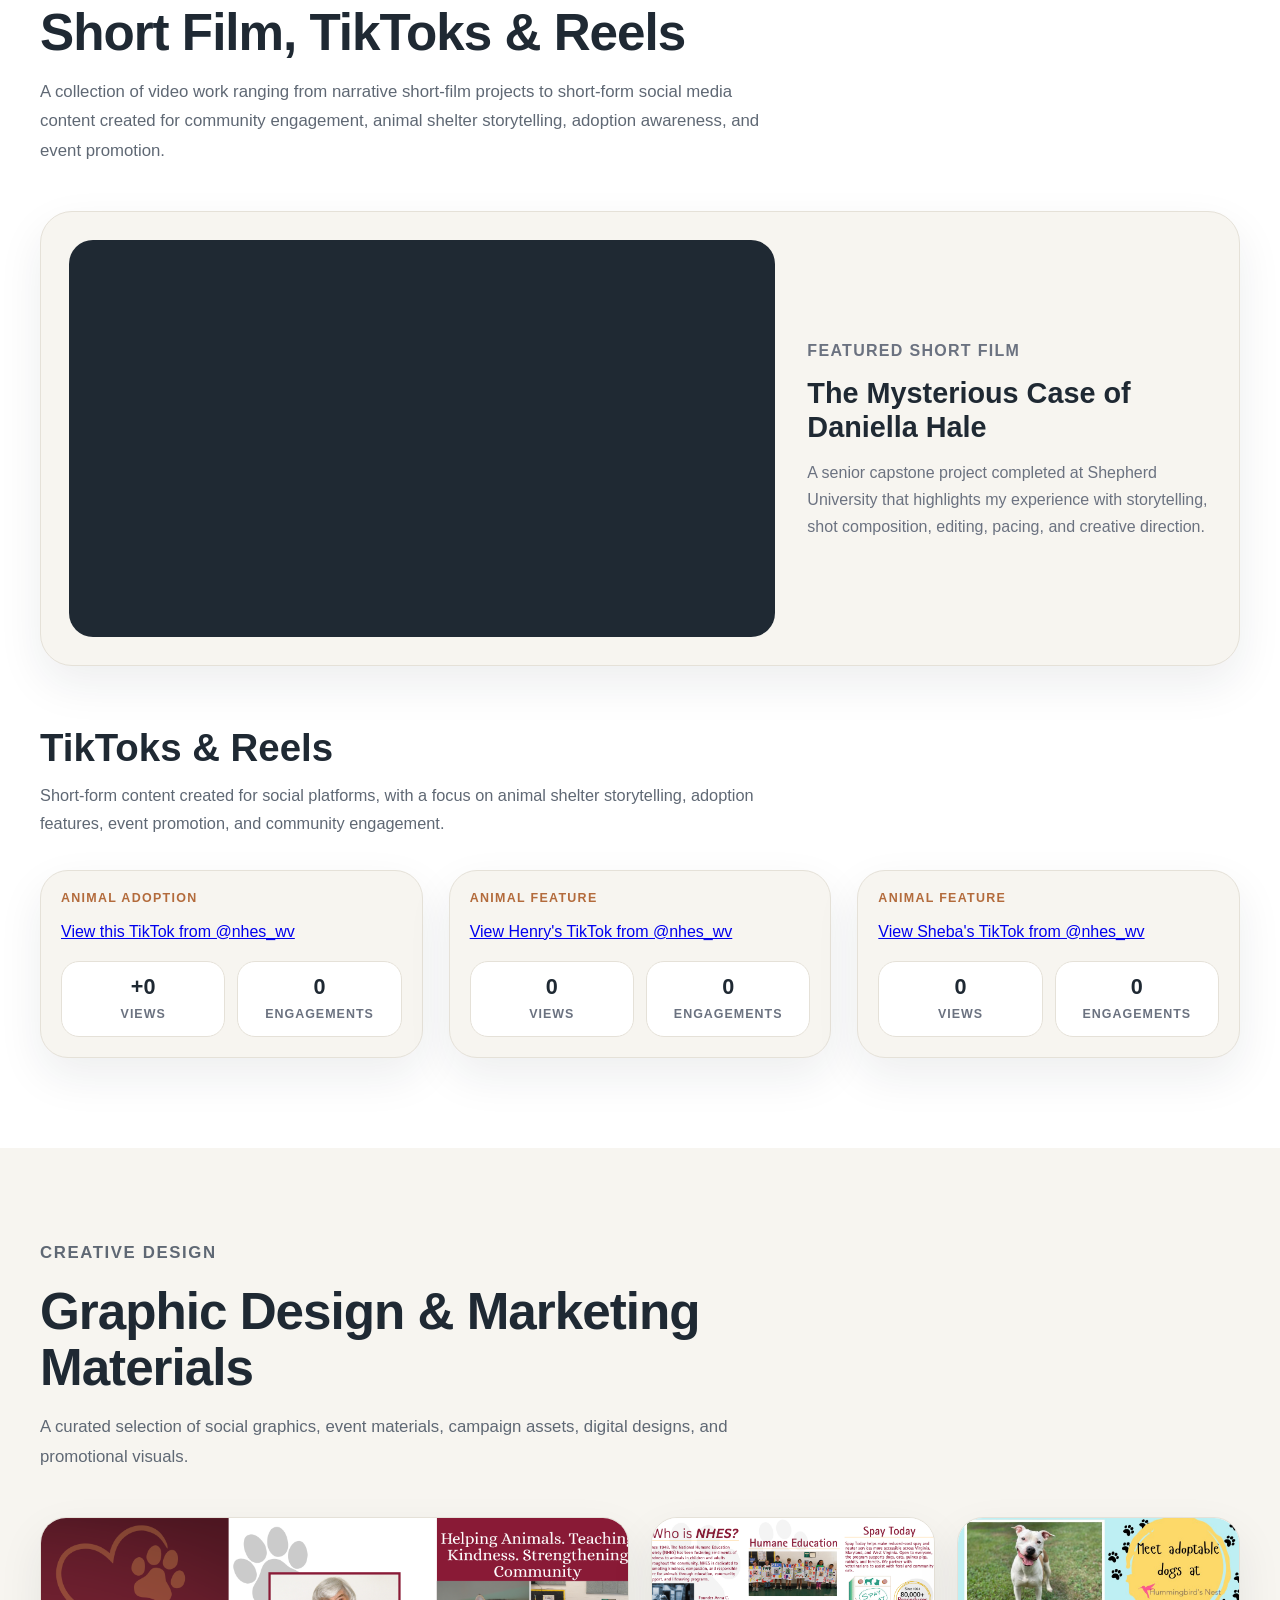
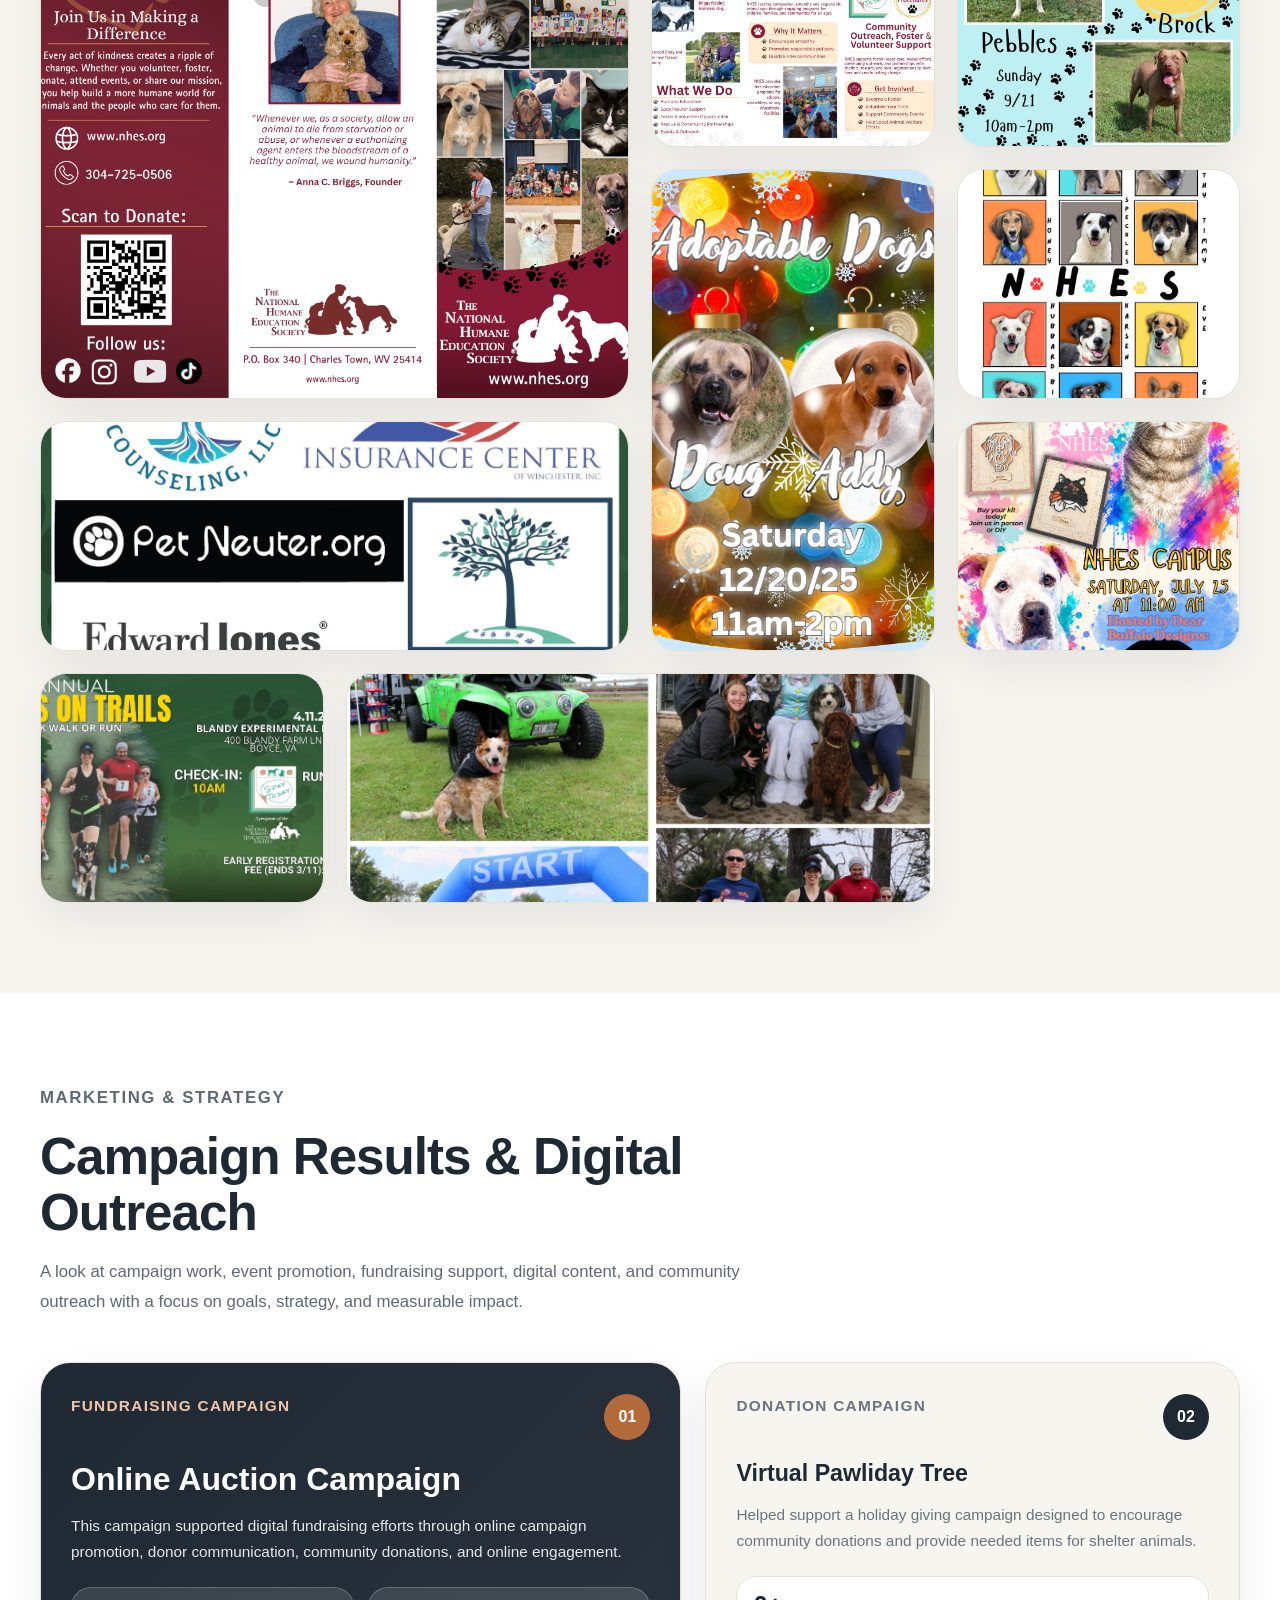
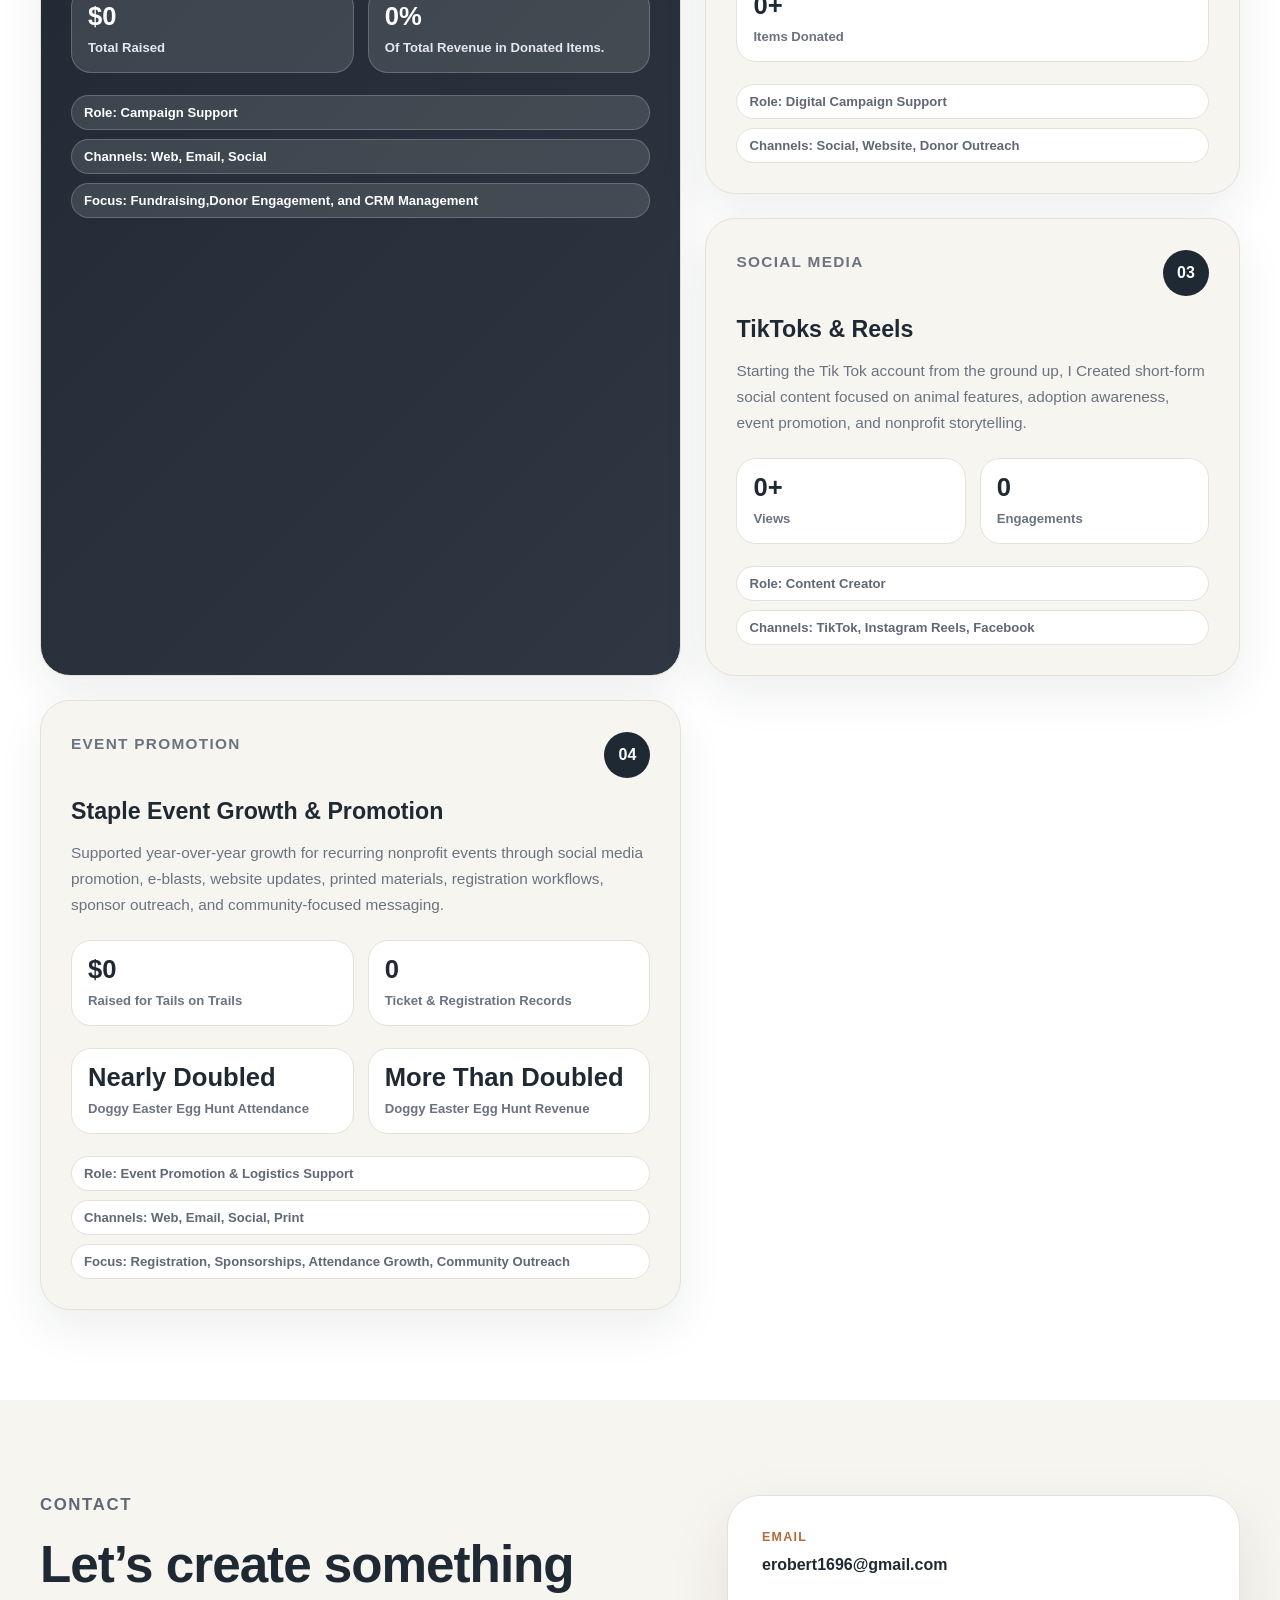
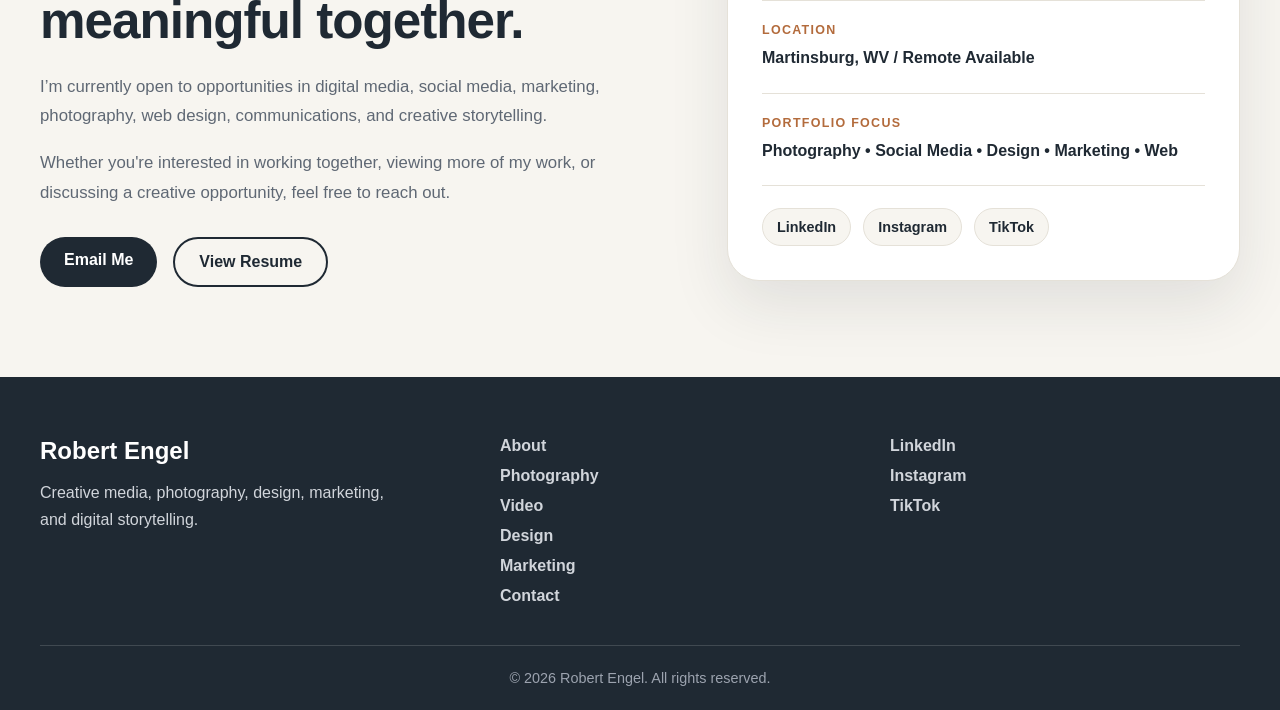
==== commit 4c981cd3: "Update index.html" ====
--- a/index.html
+++ b/index.html
@@ -57,22 +57,26 @@
         </div>
       </div>
 
-      <div class="hero-visual">
-        <div class="hero-card">
-          <div class="hero-initials">RE</div>
-
-          <div class="hero-card-content">
-            <h2>Robert Engel</h2>
-            <p>Photography • Videography • Design • Marketing</p>
-          </div>
-
-          <div class="hero-tags">
-            <span>Creative Media</span>
-            <span>Event Support</span>
-            <span>Digital Content</span>
-          </div>
-        </div>
-      </div>
+     <div class="hero-visual">
+  <div class="hero-card beach-profile-card">
+
+    <div class="hero-profile-image">
+      <img src="Robert-Headshot.jpg" alt="Portrait of Robert Engel">
+    </div>
+
+    <div class="hero-card-content">
+      <h2>Robert Engel</h2>
+      <p>Photography • Videography • Design • Marketing</p>
+    </div>
+
+    <div class="hero-tags">
+      <span>Creative Media</span>
+      <span>Event Support</span>
+      <span>Digital Content</span>
+    </div>
+
+  </div>
+</div>
 
     </div>
   </section>
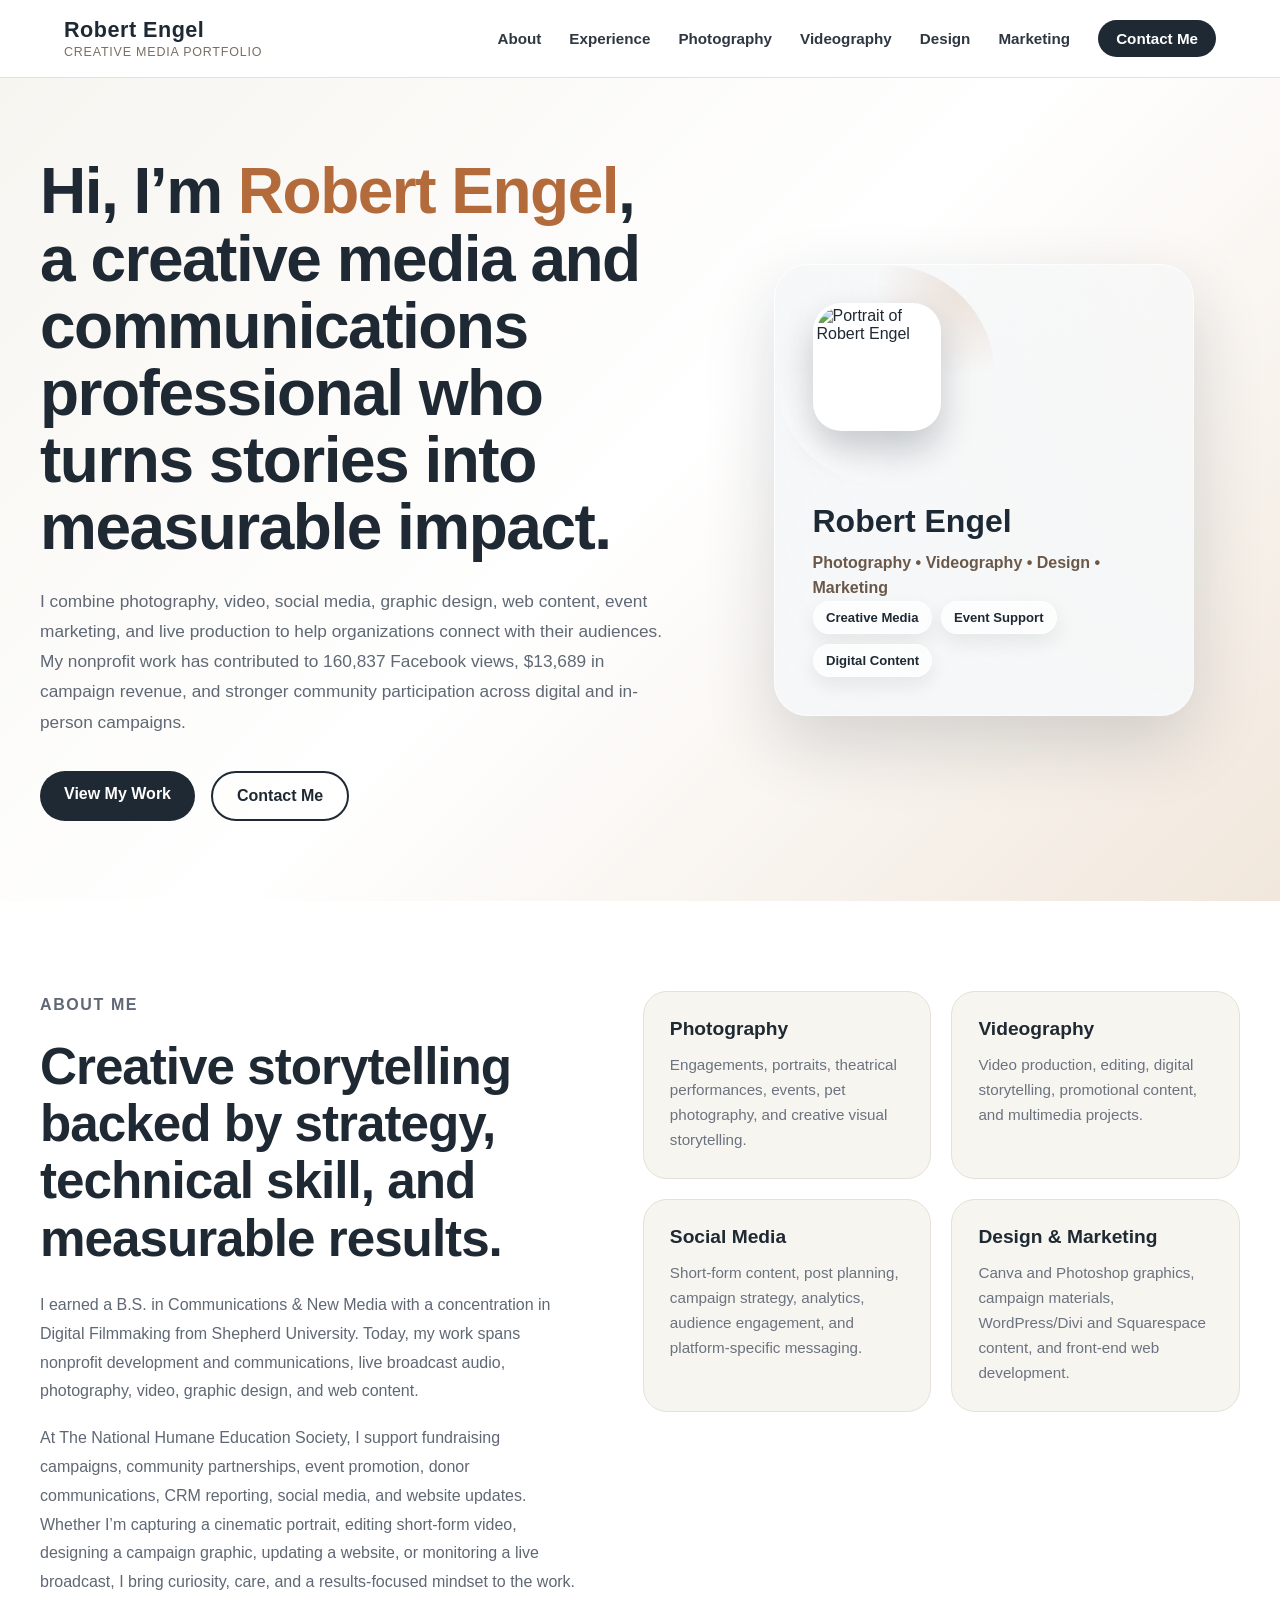
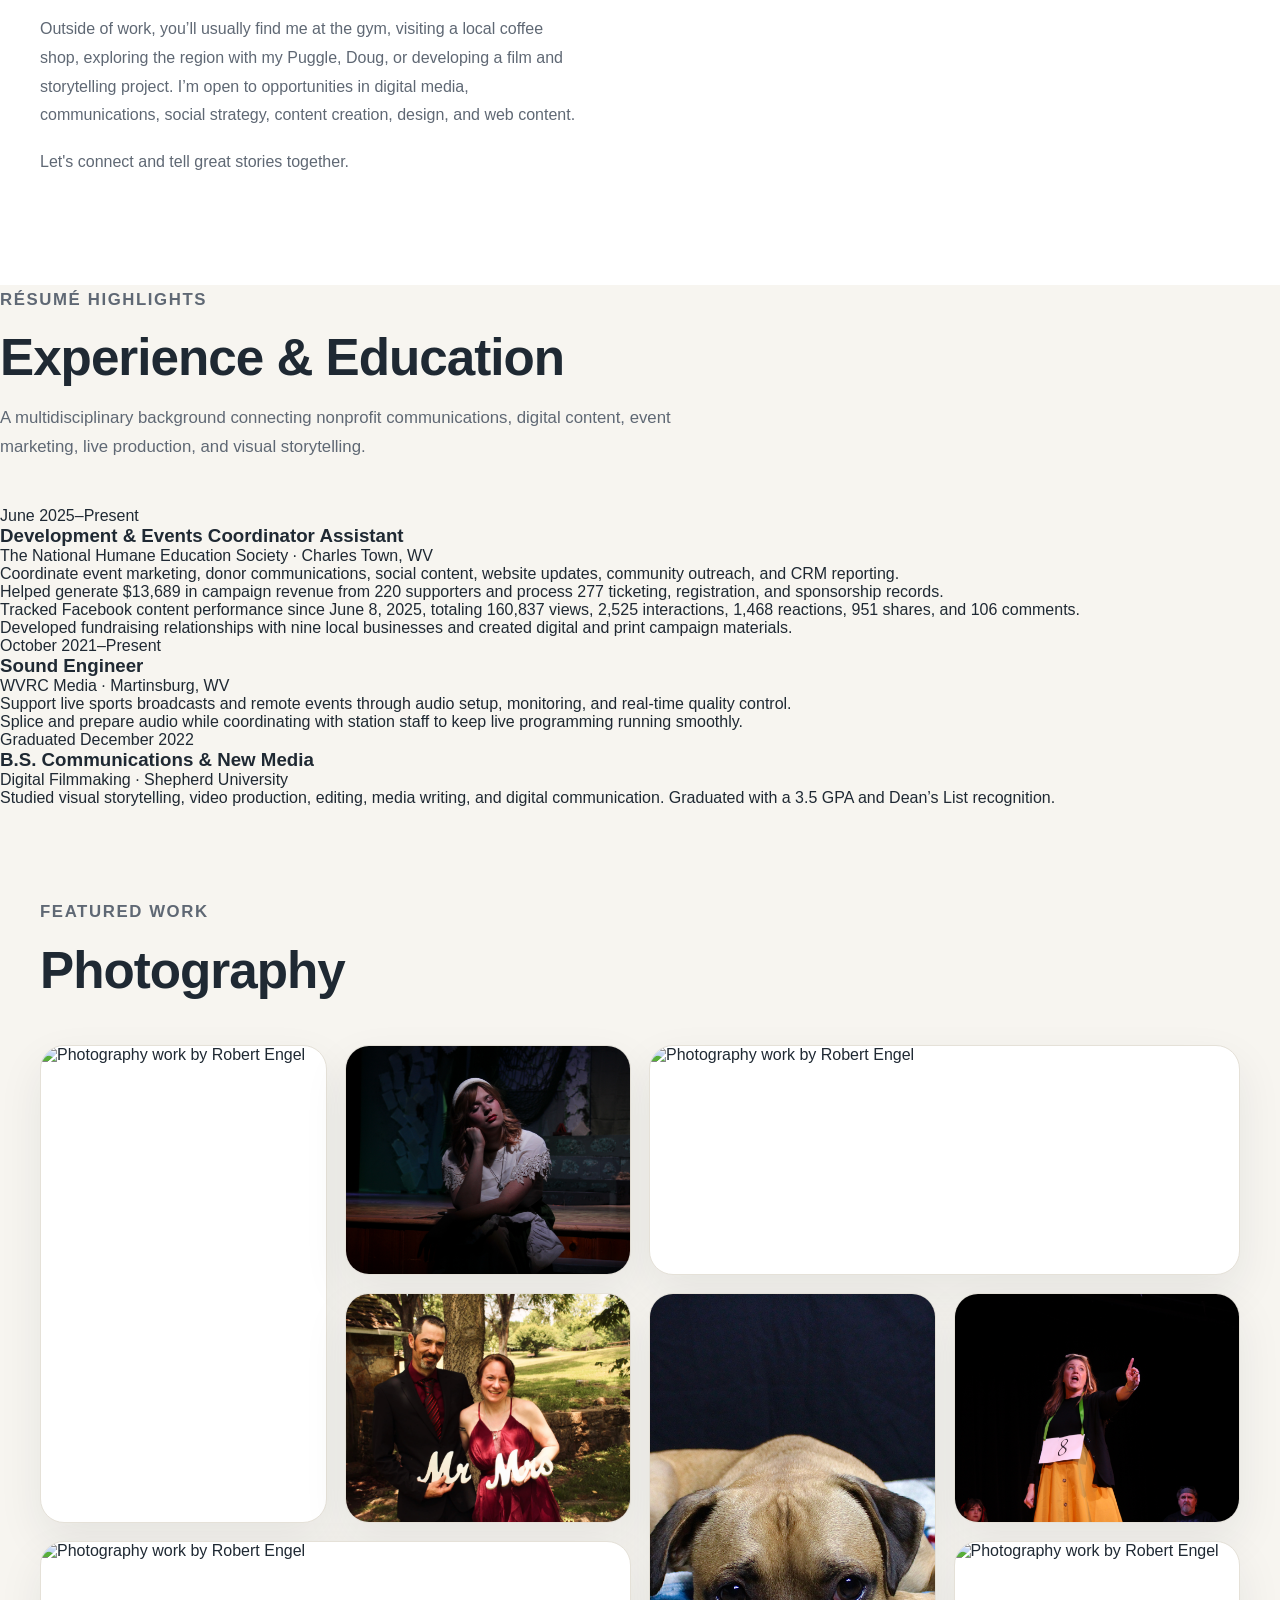
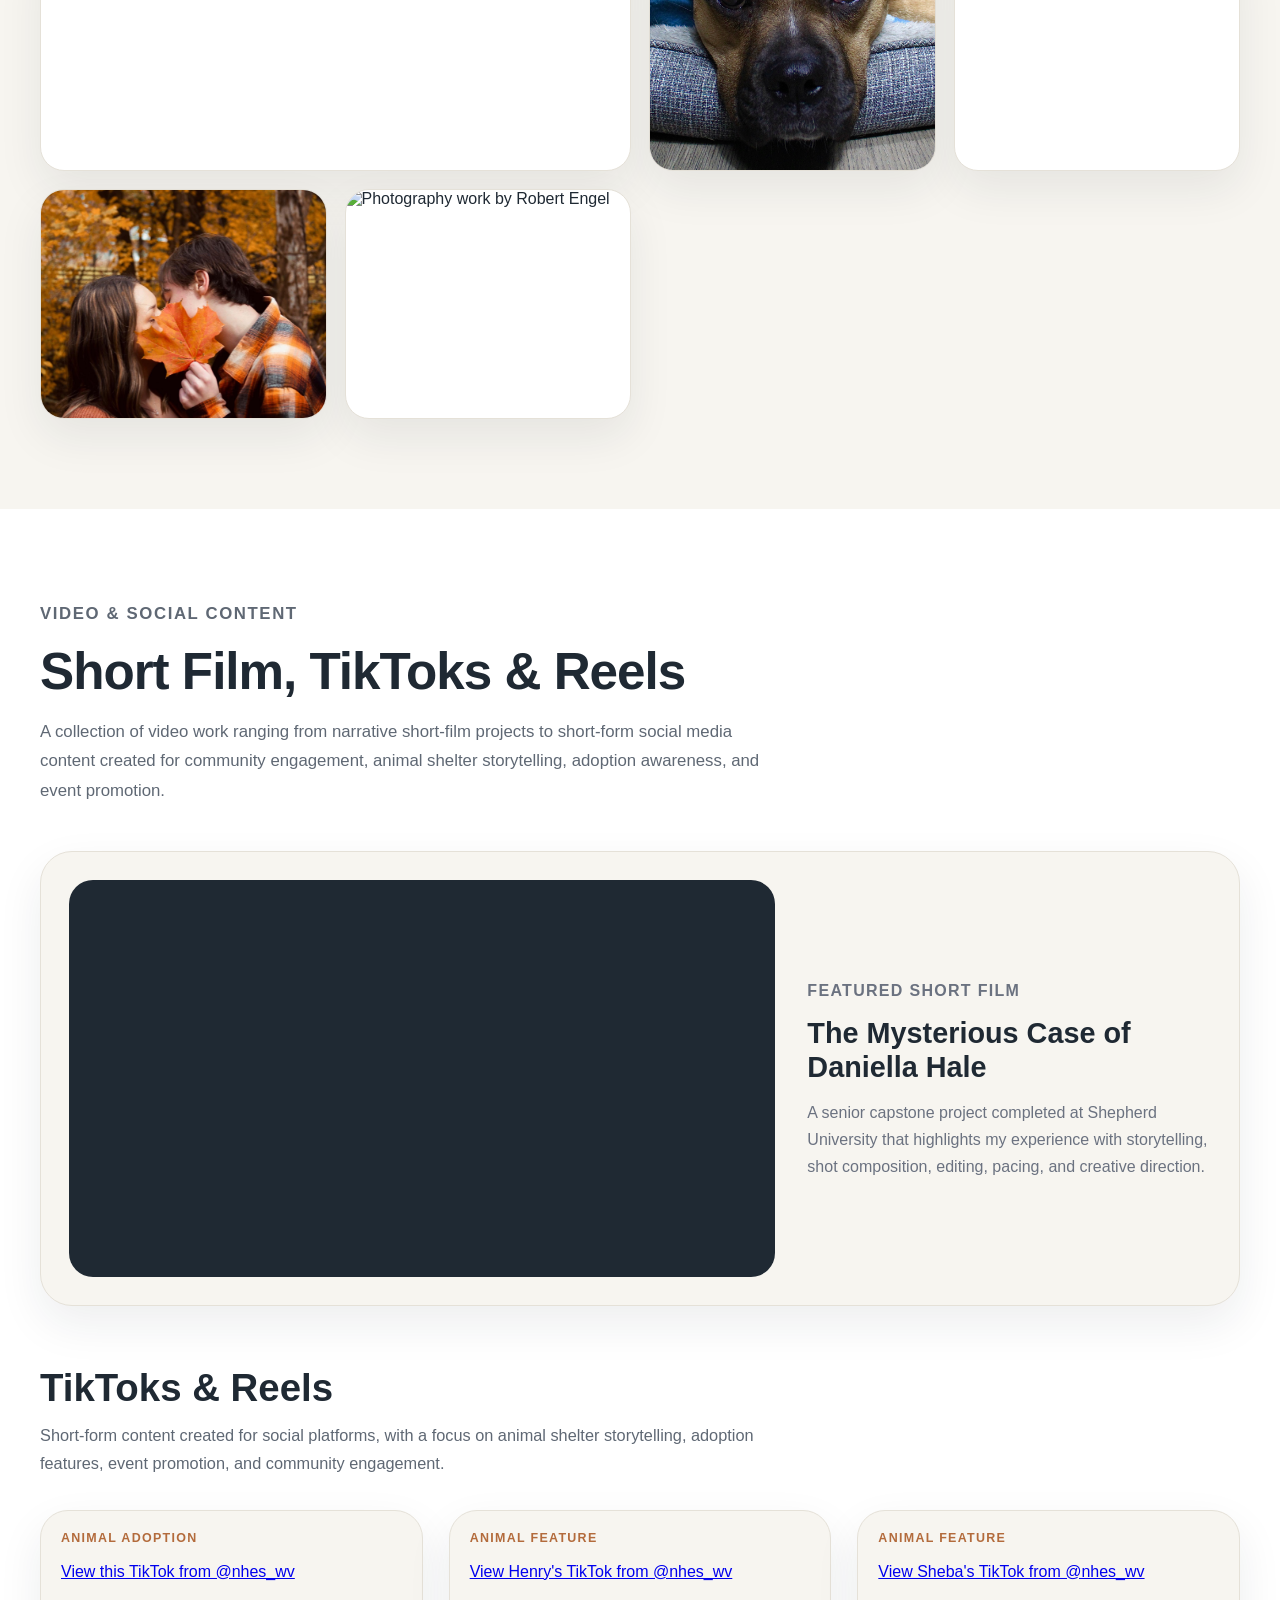
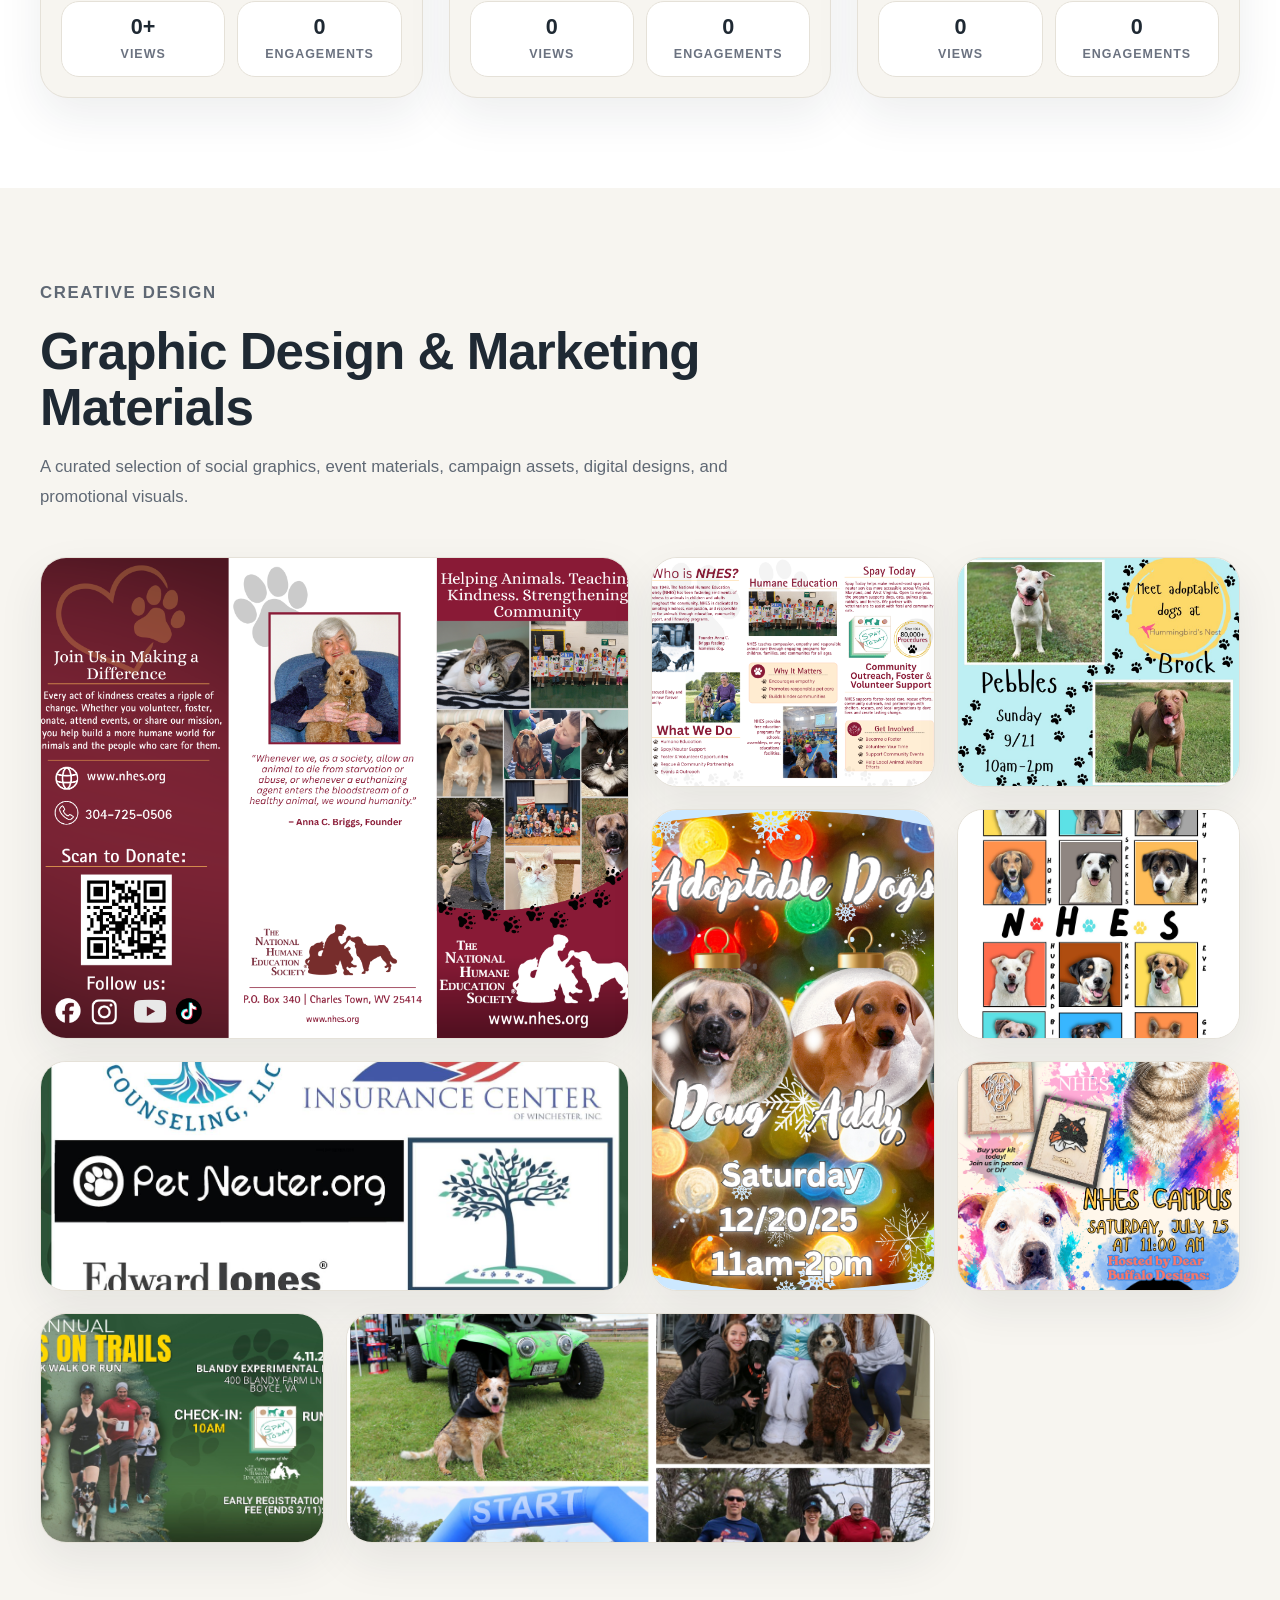
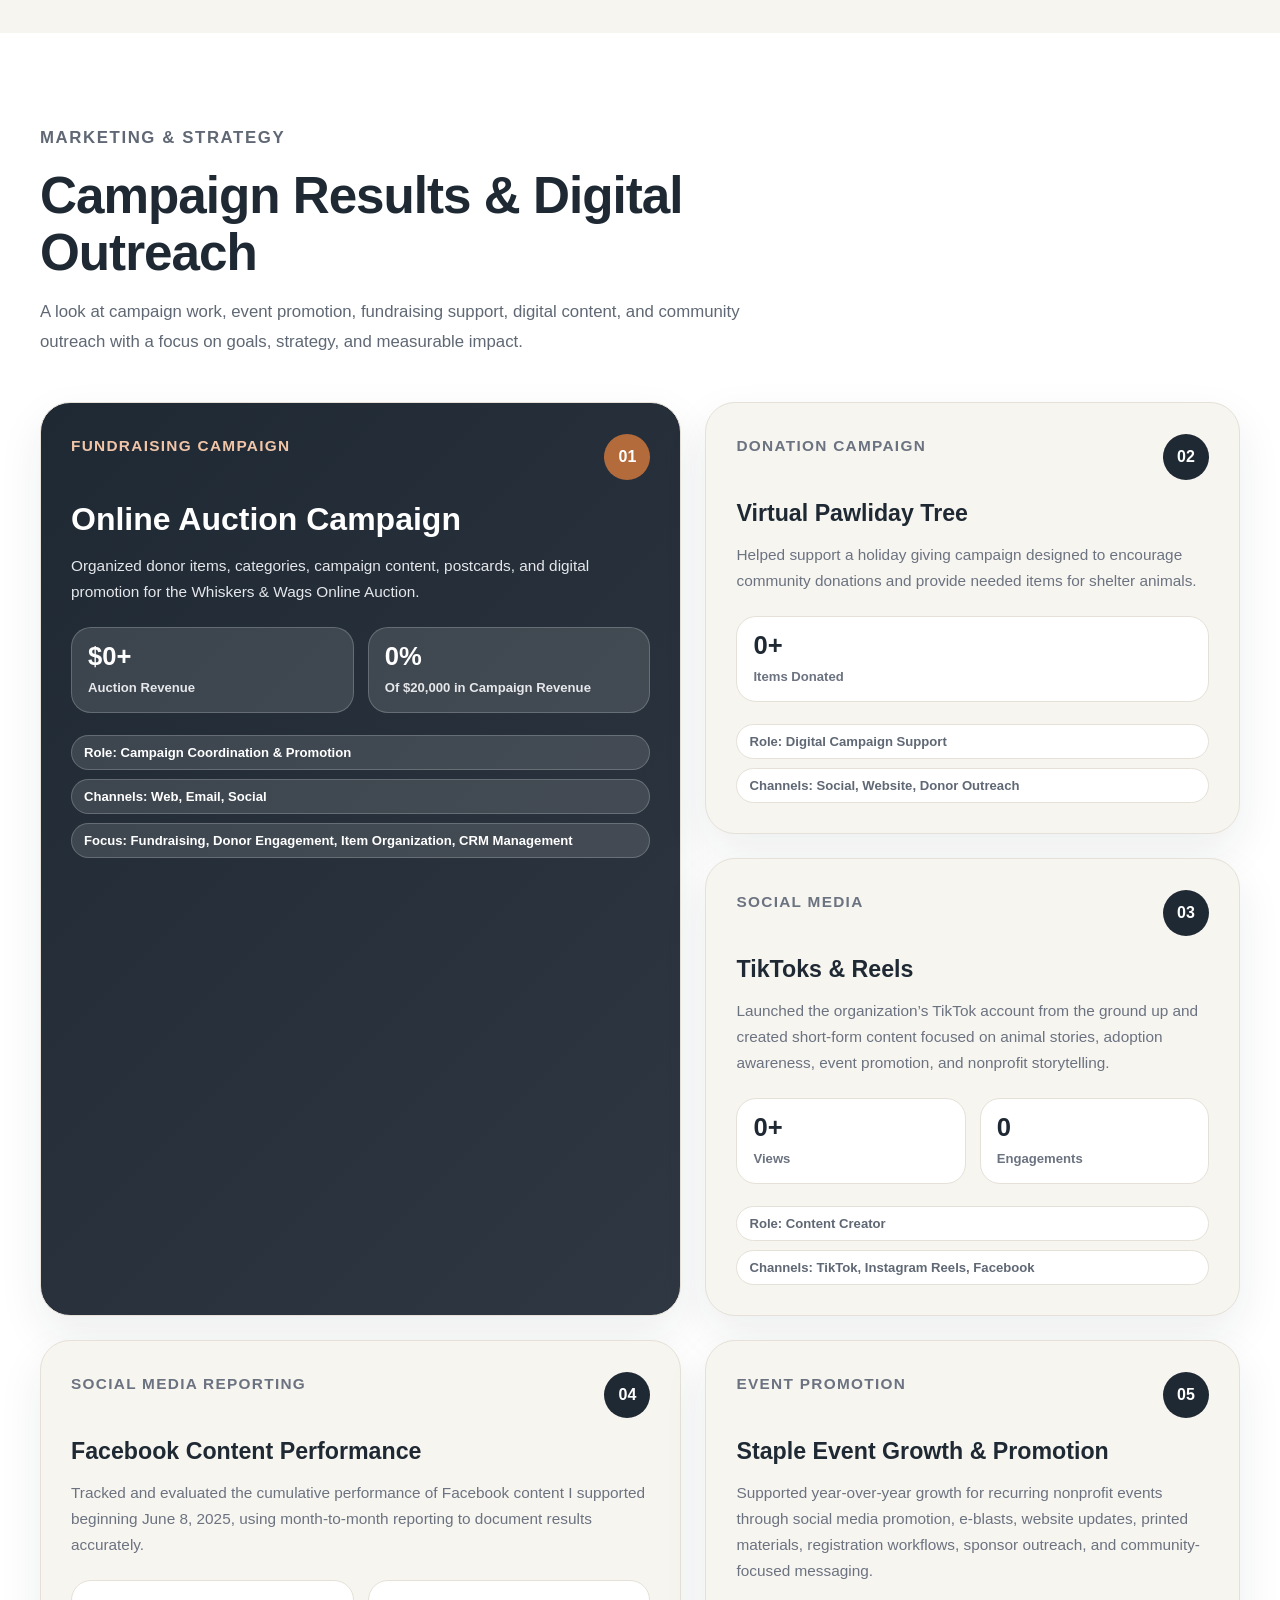
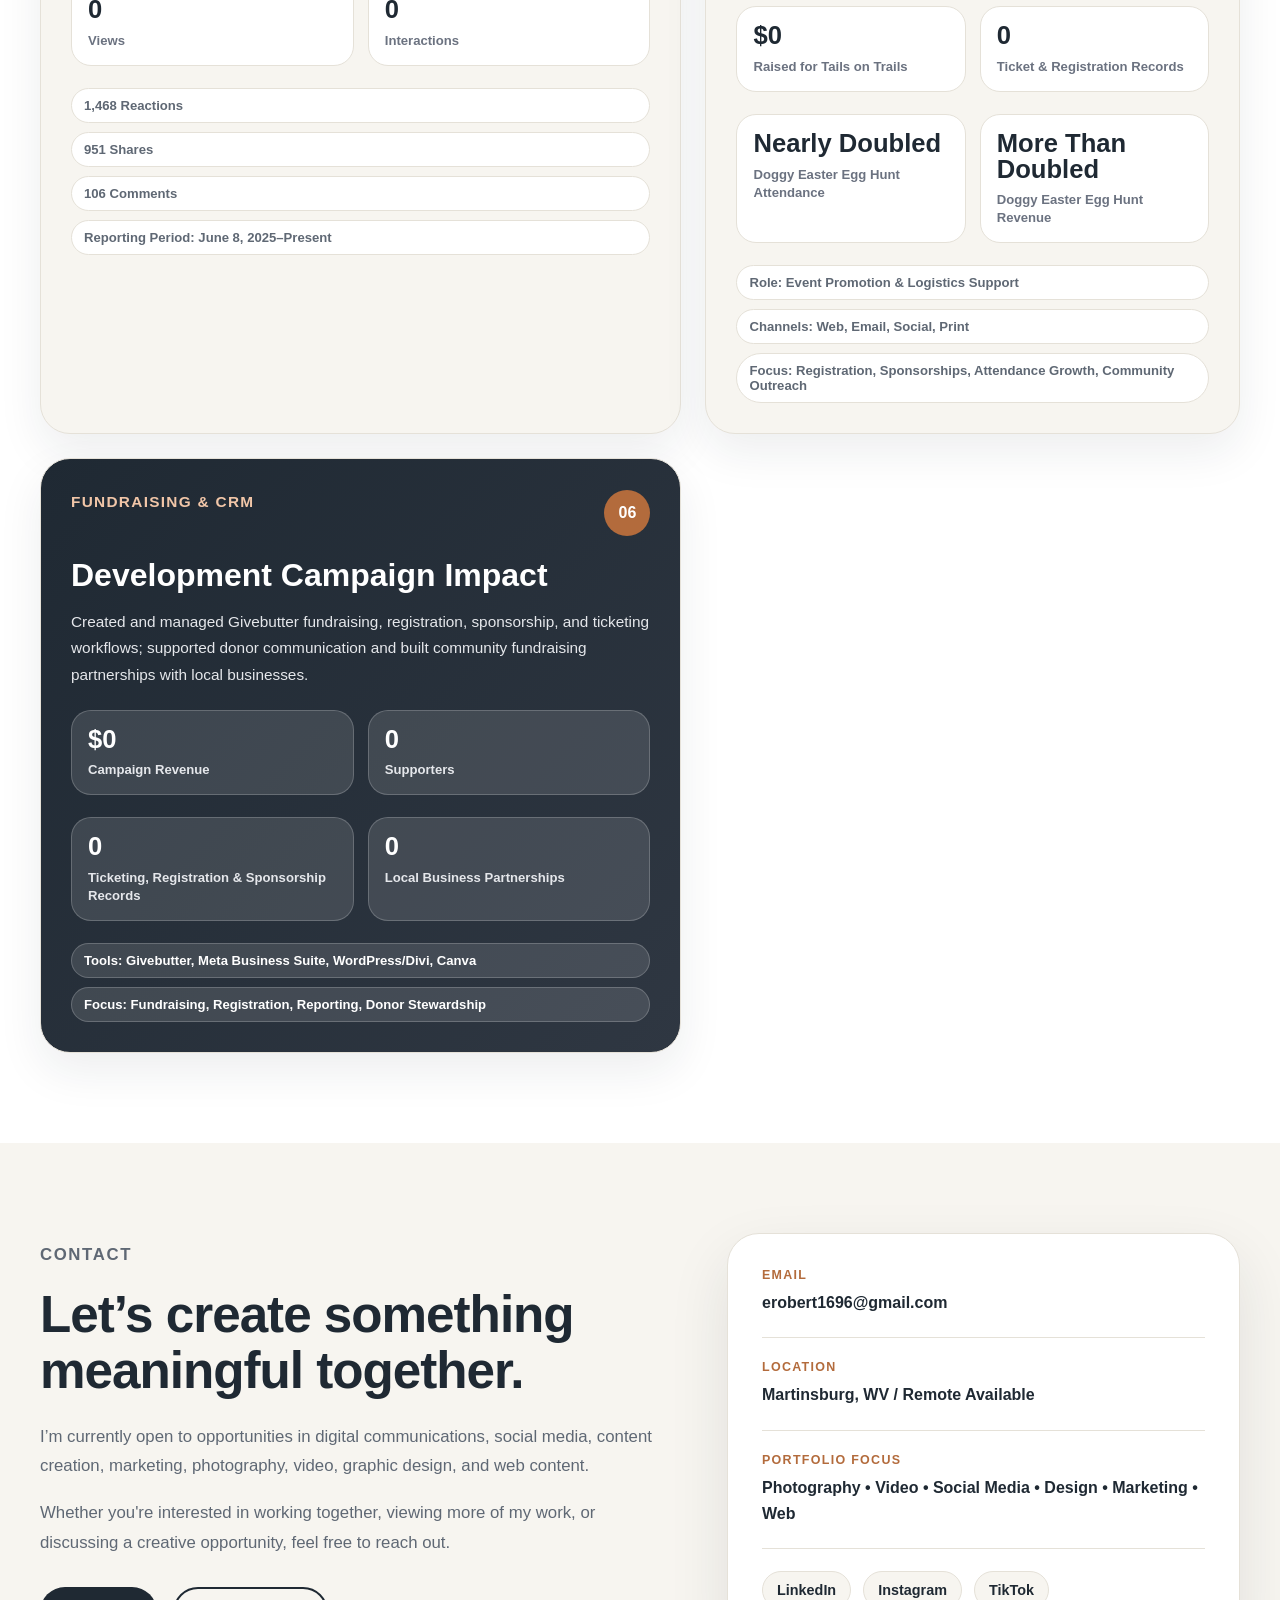
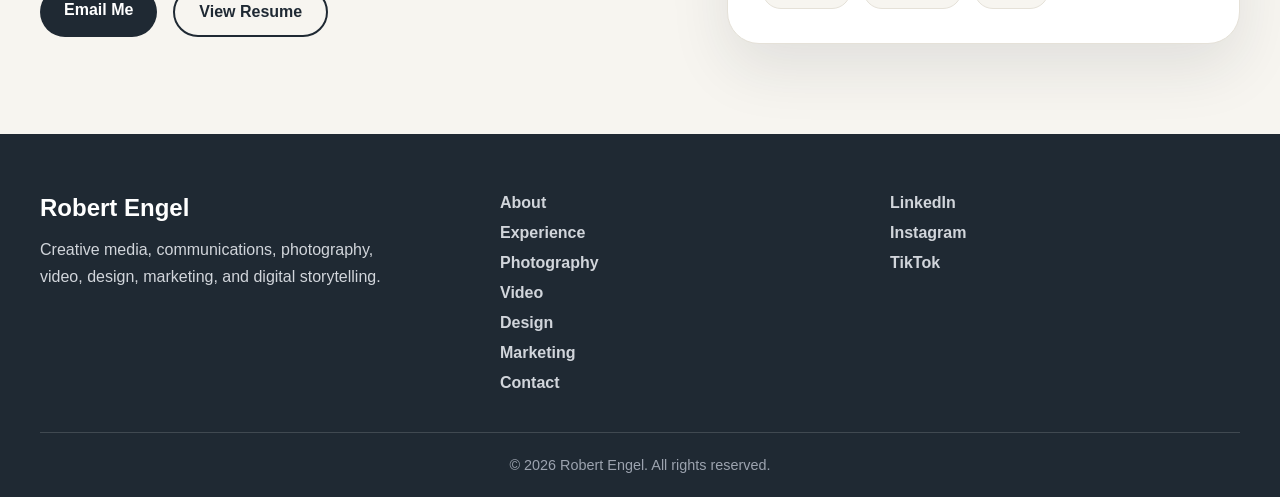
==== commit 47352d8e: "Update index.html" ====
--- a/index.html
+++ b/index.html
@@ -1,12 +1,17 @@
 <!DOCTYPE html>
 <html lang="en">
 <head>
-  <meta charset="UTF-8" />
-  <meta name="viewport" content="width=device-width, initial-scale=1.0" />
-
-  <title>Robert Engel | Portfolio</title>
-
-  <link rel="stylesheet" href="style.css" />
+  <meta charset="UTF-8">
+  <meta name="viewport" content="width=device-width, initial-scale=1.0">
+
+  <title>Robert Engel | Creative Media &amp; Communications Portfolio</title>
+
+  <meta
+    name="description"
+    content="The creative media and communications portfolio of Robert Engel, featuring photography, video, social media, graphic design, event marketing, and measurable nonprofit campaign results."
+  >
+
+  <link rel="stylesheet" href="style.css">
 </head>
 
 <body>
@@ -21,6 +26,7 @@
 
       <nav class="nav-menu" id="navMenu">
         <a href="#about">About</a>
+        <a href="#experience">Experience</a>
         <a href="#photography">Photography</a>
         <a href="#video">Videography</a>
         <a href="#design">Design</a>
@@ -42,13 +48,14 @@
 
       <div class="hero-content">
         <h1>
-          Hi, I’m <span>Robert Engel</span>, a creative professional in digital media with a creative eye in storytelling.
+          Hi, I’m <span>Robert Engel</span>, a creative media and communications professional who turns stories into measurable impact.
         </h1>
 
         <p class="hero-description">
-          I specialize in photography, videography, social media, graphic design, marketing materials, 
-          live event support, and creative communication. My work blends storytelling, visual design, 
-          and strategy to help brands, organizations, and communities connect with their audience.
+          I combine photography, video, social media, graphic design, web content, event marketing,
+          and live production to help organizations connect with their audiences. My nonprofit work has
+          contributed to 160,837 Facebook views, $13,689 in campaign revenue, and stronger
+          community participation across digital and in-person campaigns.
         </p>
 
         <div class="hero-buttons">
@@ -87,18 +94,25 @@
       <div class="about-content">
         <p class="section-eyebrow">About Me</p>
 
-        <h2>With a B.S. in Communications and New Media from Shepherd University.</h2>
+        <h2>Creative storytelling backed by strategy, technical skill, and measurable results.</h2>
 
         <p>
-          My work spans from nonprofit development, sound engineering, and freelance photography through personal projects.
+          I earned a B.S. in Communications &amp; New Media with a concentration in Digital Filmmaking from
+          Shepherd University. Today, my work spans nonprofit development and communications, live broadcast
+          audio, photography, video, graphic design, and web content.
         </p>
 
         <p>
-          I'm passionate about using visual media, graphic design, and web development to create meaningful impact for the local community. Whether I'm capturing cinematic portraits, designing campaign graphics, building custom websites, or producing live audio, I bring technical skill and genuine care to every project.
+          At The National Humane Education Society, I support fundraising campaigns, community partnerships,
+          event promotion, donor communications, CRM reporting, social media, and website updates. Whether I’m
+          capturing a cinematic portrait, editing short-form video, designing a campaign graphic, updating a
+          website, or monitoring a live broadcast, I bring curiosity, care, and a results-focused mindset to the work.
         </p>
 
         <p>
-          When I'm not creating or coordinating, you'll find me at the gym or out exploring with my Puggle, Doug. I'm currently expanding my portfolio and open to opportunities in digital media, social strategy, and web design.
+          Outside of work, you’ll usually find me at the gym, visiting a local coffee shop, exploring the region
+          with my Puggle, Doug, or developing a film and storytelling project. I’m open to opportunities in digital
+          media, communications, social strategy, content creation, design, and web content.
         </p>
 
         <p>
@@ -110,7 +124,7 @@
 
         <div class="highlight-card">
           <h3>Photography</h3>
-          <p>Engagements, weddings, theatrical performances, portraits, events, and creative visual storytelling.</p>
+          <p>Engagements, portraits, theatrical performances, events, pet photography, and creative visual storytelling.</p>
         </div>
 
         <div class="highlight-card">
@@ -120,14 +134,63 @@
 
         <div class="highlight-card">
           <h3>Social Media</h3>
-          <p>Content creation, post planning, campaign support, audience engagement, and platform-specific messaging.</p>
+          <p>Short-form content, post planning, campaign strategy, analytics, audience engagement, and platform-specific messaging.</p>
         </div>
 
         <div class="highlight-card">
-          <h3>Design & Marketing</h3>
-          <p>Graphics, flyers, digital assets, campaign materials, branding support, and promotional content.</p>
-        </div>
-
+          <h3>Design &amp; Marketing</h3>
+          <p>Canva and Photoshop graphics, campaign materials, WordPress/Divi and Squarespace content, and front-end web development.</p>
+        </div>
+
+      </div>
+
+    </div>
+  </section>
+
+  <section class="experience-section" id="experience">
+    <div class="experience-container">
+
+      <div class="section-header">
+        <p class="section-eyebrow">Résumé Highlights</p>
+        <h2>Experience &amp; Education</h2>
+        <p>
+          A multidisciplinary background connecting nonprofit communications, digital content,
+          event marketing, live production, and visual storytelling.
+        </p>
+      </div>
+
+      <div class="experience-grid">
+        <article class="experience-card featured-experience">
+          <p class="experience-date">June 2025–Present</p>
+          <h3>Development &amp; Events Coordinator Assistant</h3>
+          <p class="experience-organization">The National Humane Education Society · Charles Town, WV</p>
+          <ul>
+            <li>Coordinate event marketing, donor communications, social content, website updates, community outreach, and CRM reporting.</li>
+            <li>Helped generate $13,689 in campaign revenue from 220 supporters and process 277 ticketing, registration, and sponsorship records.</li>
+            <li>Tracked Facebook content performance since June 8, 2025, totaling 160,837 views, 2,525 interactions, 1,468 reactions, 951 shares, and 106 comments.</li>
+            <li>Developed fundraising relationships with nine local businesses and created digital and print campaign materials.</li>
+          </ul>
+        </article>
+
+        <article class="experience-card">
+          <p class="experience-date">October 2021–Present</p>
+          <h3>Sound Engineer</h3>
+          <p class="experience-organization">WVRC Media · Martinsburg, WV</p>
+          <ul>
+            <li>Support live sports broadcasts and remote events through audio setup, monitoring, and real-time quality control.</li>
+            <li>Splice and prepare audio while coordinating with station staff to keep live programming running smoothly.</li>
+          </ul>
+        </article>
+
+        <article class="experience-card">
+          <p class="experience-date">Graduated December 2022</p>
+          <h3>B.S. Communications &amp; New Media</h3>
+          <p class="experience-organization">Digital Filmmaking · Shepherd University</p>
+          <p>
+            Studied visual storytelling, video production, editing, media writing, and digital communication.
+            Graduated with a 3.5 GPA and Dean’s List recognition.
+          </p>
+        </article>
       </div>
 
     </div>
@@ -206,7 +269,6 @@
           src="https://www.youtube.com/embed/IE8gKKT3bJU"
           title="The Mysterious Case of Daniella Hale"
           loading="lazy"
-          frameborder="0"
           allow="accelerometer; autoplay; clipboard-write; encrypted-media; gyroscope; picture-in-picture; web-share"
           referrerpolicy="strict-origin-when-cross-origin"
           allowfullscreen
@@ -238,7 +300,6 @@
           class="tiktok-embed"
           cite="https://www.tiktok.com/@nhes_wv/video/7619762029242436877"
           data-video-id="7619762029242436877"
-          style="max-width: 605px; min-width: 325px;"
         >
           <section>
             <a href="https://www.tiktok.com/@nhes_wv/video/7619762029242436877" target="_blank" rel="noopener noreferrer">
@@ -249,7 +310,7 @@
 
         <div class="social-video-metrics">
           <div class="social-metric-box">
-            <strong class="count-up" data-target="11000" data-prefix="+">0</strong>
+            <strong class="count-up" data-target="11000" data-suffix="+">0</strong>
             <span>Views</span>
           </div>
           <div class="social-metric-box">
@@ -265,7 +326,6 @@
           class="tiktok-embed"
           cite="https://www.tiktok.com/@nhes_wv/video/7601166272474139918"
           data-video-id="7601166272474139918"
-          style="max-width: 605px; min-width: 325px;"
         >
           <section>
             <a href="https://www.tiktok.com/@nhes_wv/video/7601166272474139918" target="_blank" rel="noopener noreferrer">
@@ -292,7 +352,6 @@
           class="tiktok-embed"
           cite="https://www.tiktok.com/@nhes_wv/video/7601164528793046285"
           data-video-id="7601164528793046285"
-          style="max-width: 605px; min-width: 325px;"
         >
           <section>
             <a href="https://www.tiktok.com/@nhes_wv/video/7601164528793046285" target="_blank" rel="noopener noreferrer">
@@ -321,7 +380,7 @@
 
     <div class="section-header">
       <p class="section-eyebrow">Creative Design</p>
-      <h2>Graphic Design & Marketing Materials</h2>
+      <h2>Graphic Design &amp; Marketing Materials</h2>
       <p>
         A curated selection of social graphics, event materials, campaign assets, digital designs,
         and promotional visuals.
@@ -375,8 +434,8 @@
   <div class="marketing-container">
 
     <div class="section-header">
-      <p class="section-eyebrow">Marketing & Strategy</p>
-      <h2>Campaign Results & Digital Outreach</h2>
+      <p class="section-eyebrow">Marketing &amp; Strategy</p>
+      <h2>Campaign Results &amp; Digital Outreach</h2>
       <p>
         A look at campaign work, event promotion, fundraising support, digital content,
         and community outreach with a focus on goals, strategy, and measurable impact.
@@ -394,26 +453,26 @@
         <h3>Online Auction Campaign</h3>
 
         <p>
-          This campaign supported digital fundraising efforts through online campaign promotion, donor communication,
-          community donations, and online engagement.
+          Organized donor items, categories, campaign content, postcards, and digital promotion for the
+          Whiskers &amp; Wags Online Auction.
         </p>
 
         <div class="metric-row">
           <div class="metric-box">
-            <strong class="count-up" data-target="20000" data-prefix="$">0</strong>
-<span>Total Raised</span>
+            <strong class="count-up" data-target="5000" data-prefix="$" data-suffix="+">0</strong>
+            <span>Auction Revenue</span>
           </div>
 
           <div class="metric-box">
             <strong class="count-up" data-target="25" data-suffix="%">0</strong>
-  <span>Of Total Revenue in Donated Items.</span>
+            <span>Of $20,000 in Campaign Revenue</span>
           </div>
         </div>
 
         <div class="campaign-details">
-          <span>Role: Campaign Support</span>
+          <span>Role: Campaign Coordination &amp; Promotion</span>
           <span>Channels: Web, Email, Social</span>
-          <span>Focus: Fundraising,Donor Engagement, and CRM Management</span>
+          <span>Focus: Fundraising, Donor Engagement, Item Organization, CRM Management</span>
         </div>
       </article>
 
@@ -449,11 +508,11 @@
           <span class="result-number">03</span>
         </div>
 
-        <h3>TikToks & Reels</h3>
+        <h3>TikToks &amp; Reels</h3>
 
         <p>
-          Starting the Tik Tok account from the ground up, I Created short-form social content focused on animal features, adoption awareness,
-          event promotion, and nonprofit storytelling.
+          Launched the organization’s TikTok account from the ground up and created short-form content
+          focused on animal stories, adoption awareness, event promotion, and nonprofit storytelling.
         </p>
 
         <div class="metric-row">
@@ -474,13 +533,46 @@
         </div>
       </article>
 
+      <article class="result-card">
+        <div class="result-top">
+          <p class="marketing-category">Social Media Reporting</p>
+          <span class="result-number">04</span>
+        </div>
+
+        <h3>Facebook Content Performance</h3>
+
+        <p>
+          Tracked and evaluated the cumulative performance of Facebook content I supported beginning
+          June 8, 2025, using month-to-month reporting to document results accurately.
+        </p>
+
+        <div class="metric-row">
+          <div class="metric-box">
+            <strong class="count-up" data-target="160837">0</strong>
+            <span>Views</span>
+          </div>
+
+          <div class="metric-box">
+            <strong class="count-up" data-target="2525">0</strong>
+            <span>Interactions</span>
+          </div>
+        </div>
+
+        <div class="campaign-details">
+          <span>1,468 Reactions</span>
+          <span>951 Shares</span>
+          <span>106 Comments</span>
+          <span>Reporting Period: June 8, 2025–Present</span>
+        </div>
+      </article>
+
      <article class="result-card">
   <div class="result-top">
     <p class="marketing-category">Event Promotion</p>
-    <span class="result-number">04</span>
+    <span class="result-number">05</span>
   </div>
 
-  <h3>Staple Event Growth & Promotion</h3>
+  <h3>Staple Event Growth &amp; Promotion</h3>
 
   <p>
     Supported year-over-year growth for recurring nonprofit events through social media promotion,
@@ -496,7 +588,7 @@
 
     <div class="metric-box">
       <strong class="count-up" data-target="128">0</strong>
-      <span>Ticket & Registration Records</span>
+      <span>Ticket &amp; Registration Records</span>
     </div>
   </div>
 
@@ -513,12 +605,55 @@
   </div>
 
   <div class="campaign-details">
-    <span>Role: Event Promotion & Logistics Support</span>
+    <span>Role: Event Promotion &amp; Logistics Support</span>
     <span>Channels: Web, Email, Social, Print</span>
     <span>Focus: Registration, Sponsorships, Attendance Growth, Community Outreach</span>
   </div>
 </article>
 
+      <article class="result-card featured-result">
+        <div class="result-top">
+          <p class="marketing-category">Fundraising &amp; CRM</p>
+          <span class="result-number">06</span>
+        </div>
+
+        <h3>Development Campaign Impact</h3>
+
+        <p>
+          Created and managed Givebutter fundraising, registration, sponsorship, and ticketing workflows;
+          supported donor communication and built community fundraising partnerships with local businesses.
+        </p>
+
+        <div class="metric-row">
+          <div class="metric-box">
+            <strong class="count-up" data-target="13689" data-prefix="$">0</strong>
+            <span>Campaign Revenue</span>
+          </div>
+
+          <div class="metric-box">
+            <strong class="count-up" data-target="220">0</strong>
+            <span>Supporters</span>
+          </div>
+        </div>
+
+        <div class="metric-row">
+          <div class="metric-box">
+            <strong class="count-up" data-target="277">0</strong>
+            <span>Ticketing, Registration &amp; Sponsorship Records</span>
+          </div>
+
+          <div class="metric-box">
+            <strong class="count-up" data-target="9">0</strong>
+            <span>Local Business Partnerships</span>
+          </div>
+        </div>
+
+        <div class="campaign-details">
+          <span>Tools: Givebutter, Meta Business Suite, WordPress/Divi, Canva</span>
+          <span>Focus: Fundraising, Registration, Reporting, Donor Stewardship</span>
+        </div>
+      </article>
+
     </div>
 
   </div>
@@ -533,8 +668,8 @@
       <h2>Let’s create something meaningful together.</h2>
 
       <p>
-        I’m currently open to opportunities in digital media, social media, marketing,
-        photography, web design, communications, and creative storytelling.
+        I’m currently open to opportunities in digital communications, social media,
+        content creation, marketing, photography, video, graphic design, and web content.
       </p>
 
       <p>
@@ -544,7 +679,7 @@
 
       <div class="contact-buttons">
         <a href="mailto:erobert1696@gmail.com" class="primary-btn">Email Me</a>
-        <a href="Robert Engel Resume.pdf" class="secondary-btn" target="_blank">View Resume</a>
+        <a href="Robert Engel Resume.pdf" class="secondary-btn" target="_blank" rel="noopener noreferrer">View Resume</a>
       </div>
     </div>
 
@@ -562,13 +697,13 @@
 
       <div class="contact-info-item">
         <span>Portfolio Focus</span>
-        <p>Photography • Social Media • Design • Marketing • Web</p>
+        <p>Photography • Video • Social Media • Design • Marketing • Web</p>
       </div>
 
       <div class="contact-socials">
-        <a href="https://www.linkedin.com/in/robert-engel-136b48259" target="_blank">LinkedIn</a>
-        <a href="https://www.instagram.com/bobbye99/" target="_blank">Instagram</a>
-        <a href="https://www.tiktok.com/@bobbye9999" target="_blank">TikTok</a>
+        <a href="https://www.linkedin.com/in/robert-engel-136b48259" target="_blank" rel="noopener noreferrer">LinkedIn</a>
+        <a href="https://www.instagram.com/bobbye99/" target="_blank" rel="noopener noreferrer">Instagram</a>
+        <a href="https://www.tiktok.com/@bobbye9999" target="_blank" rel="noopener noreferrer">TikTok</a>
       </div>
 
     </div>
@@ -582,12 +717,13 @@
     <div class="footer-brand">
       <a href="#" class="footer-logo">Robert Engel</a>
       <p>
-        Creative media, photography, design, marketing, and digital storytelling.
+        Creative media, communications, photography, video, design, marketing, and digital storytelling.
       </p>
     </div>
 
     <div class="footer-links">
       <a href="#about">About</a>
+      <a href="#experience">Experience</a>
       <a href="#photography">Photography</a>
       <a href="#video">Video</a>
       <a href="#design">Design</a>
@@ -607,9 +743,6 @@
     <p>&copy; 2026 Robert Engel. All rights reserved.</p>
   </div>
 </footer>
-
-<!-- TikTok embed script: only include this once on the page -->
-
 
 <!-- TikTok embed script: include only once -->
 <script async src="https://www.tiktok.com/embed.js"></script>
@@ -926,7 +1059,6 @@
   <div class="portfolio-modal-content">
     <img
       id="portfolioModalImage"
-      src=""
       alt=""
     >
 
--- a/style.css
+++ b/style.css
@@ -1388,3 +1388,126 @@
     font-size: 0.85rem;
   }
 }
+
+/* ================================
+   HERO PROFILE BEACH CARD
+================================ */
+
+.beach-profile-card {
+  position: relative;
+  overflow: hidden;
+  min-height: 430px;
+  padding: 38px;
+  border-radius: 34px;
+
+  background:
+    linear-gradient(
+      180deg,
+      rgba(245, 247, 248, 0.32) 0%,
+      rgba(245, 247, 248, 0.72) 48%,
+      rgba(245, 247, 248, 0.96) 100%
+    ),
+    linear-gradient(
+      90deg,
+      rgba(245, 247, 248, 0.95) 0%,
+      rgba(245, 247, 248, 0.72) 45%,
+      rgba(245, 247, 248, 0.38) 100%
+    ),
+    url("Beach (3).JPG");
+
+  background-size: cover;
+  background-position: center;
+  background-repeat: no-repeat;
+
+  box-shadow: 0 28px 70px rgba(22, 32, 42, 0.16);
+  border: 1px solid rgba(255, 255, 255, 0.65);
+}
+
+/* Soft creative glow overlay */
+.beach-profile-card::before {
+  content: "";
+  position: absolute;
+  inset: 0;
+  z-index: 0;
+
+  background:
+    radial-gradient(
+      circle at 85% 12%,
+      rgba(179, 107, 60, 0.16),
+      transparent 32%
+    ),
+    radial-gradient(
+      circle at 15% 85%,
+      rgba(255, 255, 255, 0.75),
+      transparent 35%
+    );
+
+  pointer-events: none;
+}
+
+/* Keeps card content above the background */
+.beach-profile-card > * {
+  position: relative;
+  z-index: 1;
+}
+
+/* Replaces the RE initials box */
+.hero-profile-image {
+  width: 128px;
+  height: 128px;
+  margin-bottom: 72px;
+
+  border-radius: 28px;
+  overflow: hidden;
+
+  background: #ffffff;
+  border: 4px solid rgba(255, 255, 255, 0.85);
+  box-shadow: 0 18px 35px rgba(22, 32, 42, 0.22);
+}
+
+.hero-profile-image img {
+  width: 100%;
+  height: 100%;
+  display: block;
+
+  object-fit: cover;
+  object-position: center;
+}
+
+/* Makes the text readable over the beach image */
+.beach-profile-card .hero-card-content {
+  max-width: 330px;
+}
+
+.beach-profile-card .hero-card-content h2 {
+  color: #1d2a35;
+  text-shadow: 0 1px 12px rgba(255, 255, 255, 0.65);
+}
+
+.beach-profile-card .hero-card-content p {
+  color: #6b5849;
+  font-weight: 700;
+  text-shadow: 0 1px 12px rgba(255, 255, 255, 0.75);
+}
+
+.beach-profile-card .hero-tags span {
+  background: rgba(255, 255, 255, 0.72);
+  backdrop-filter: blur(8px);
+  border: 1px solid rgba(255, 255, 255, 0.8);
+  box-shadow: 0 8px 20px rgba(22, 32, 42, 0.08);
+}
+
+/* Mobile */
+@media (max-width: 768px) {
+  .beach-profile-card {
+    min-height: 390px;
+    padding: 30px;
+    background-position: center;
+  }
+
+  .hero-profile-image {
+    width: 110px;
+    height: 110px;
+    margin-bottom: 58px;
+  }
+}
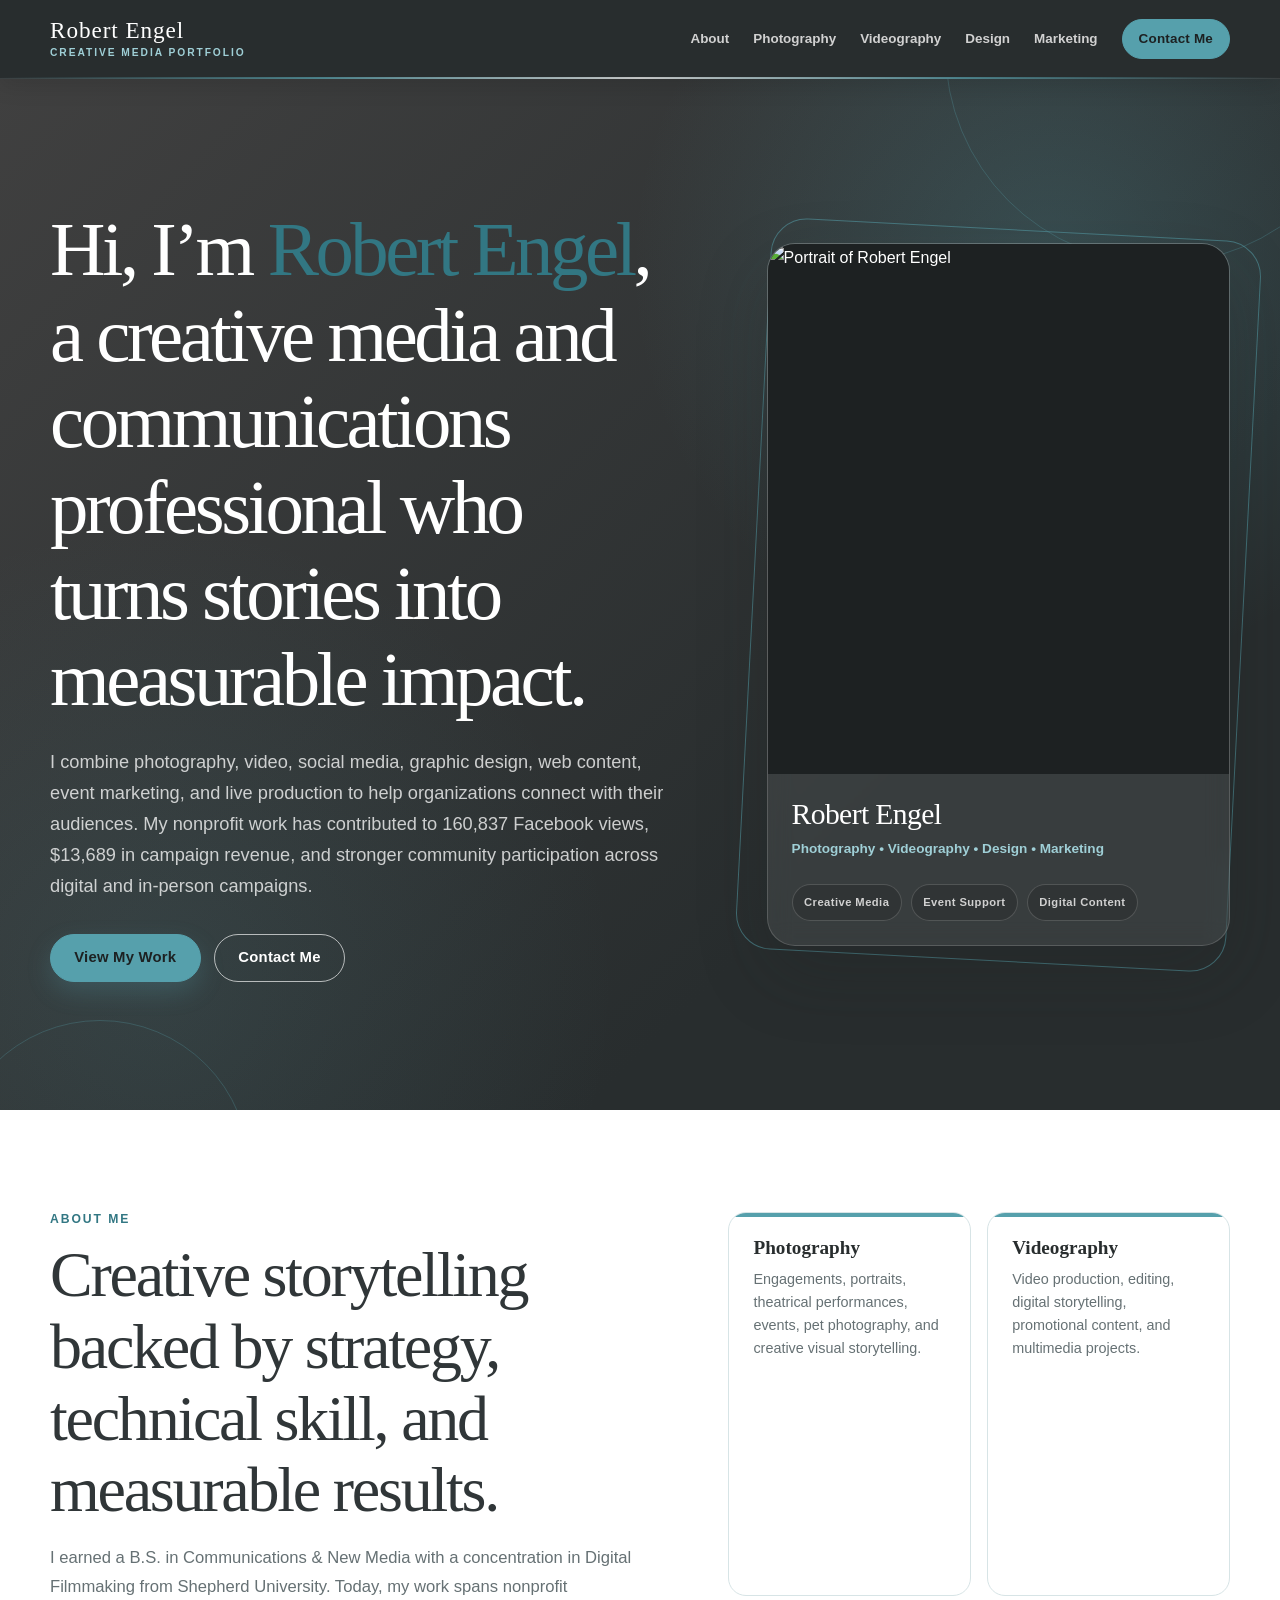
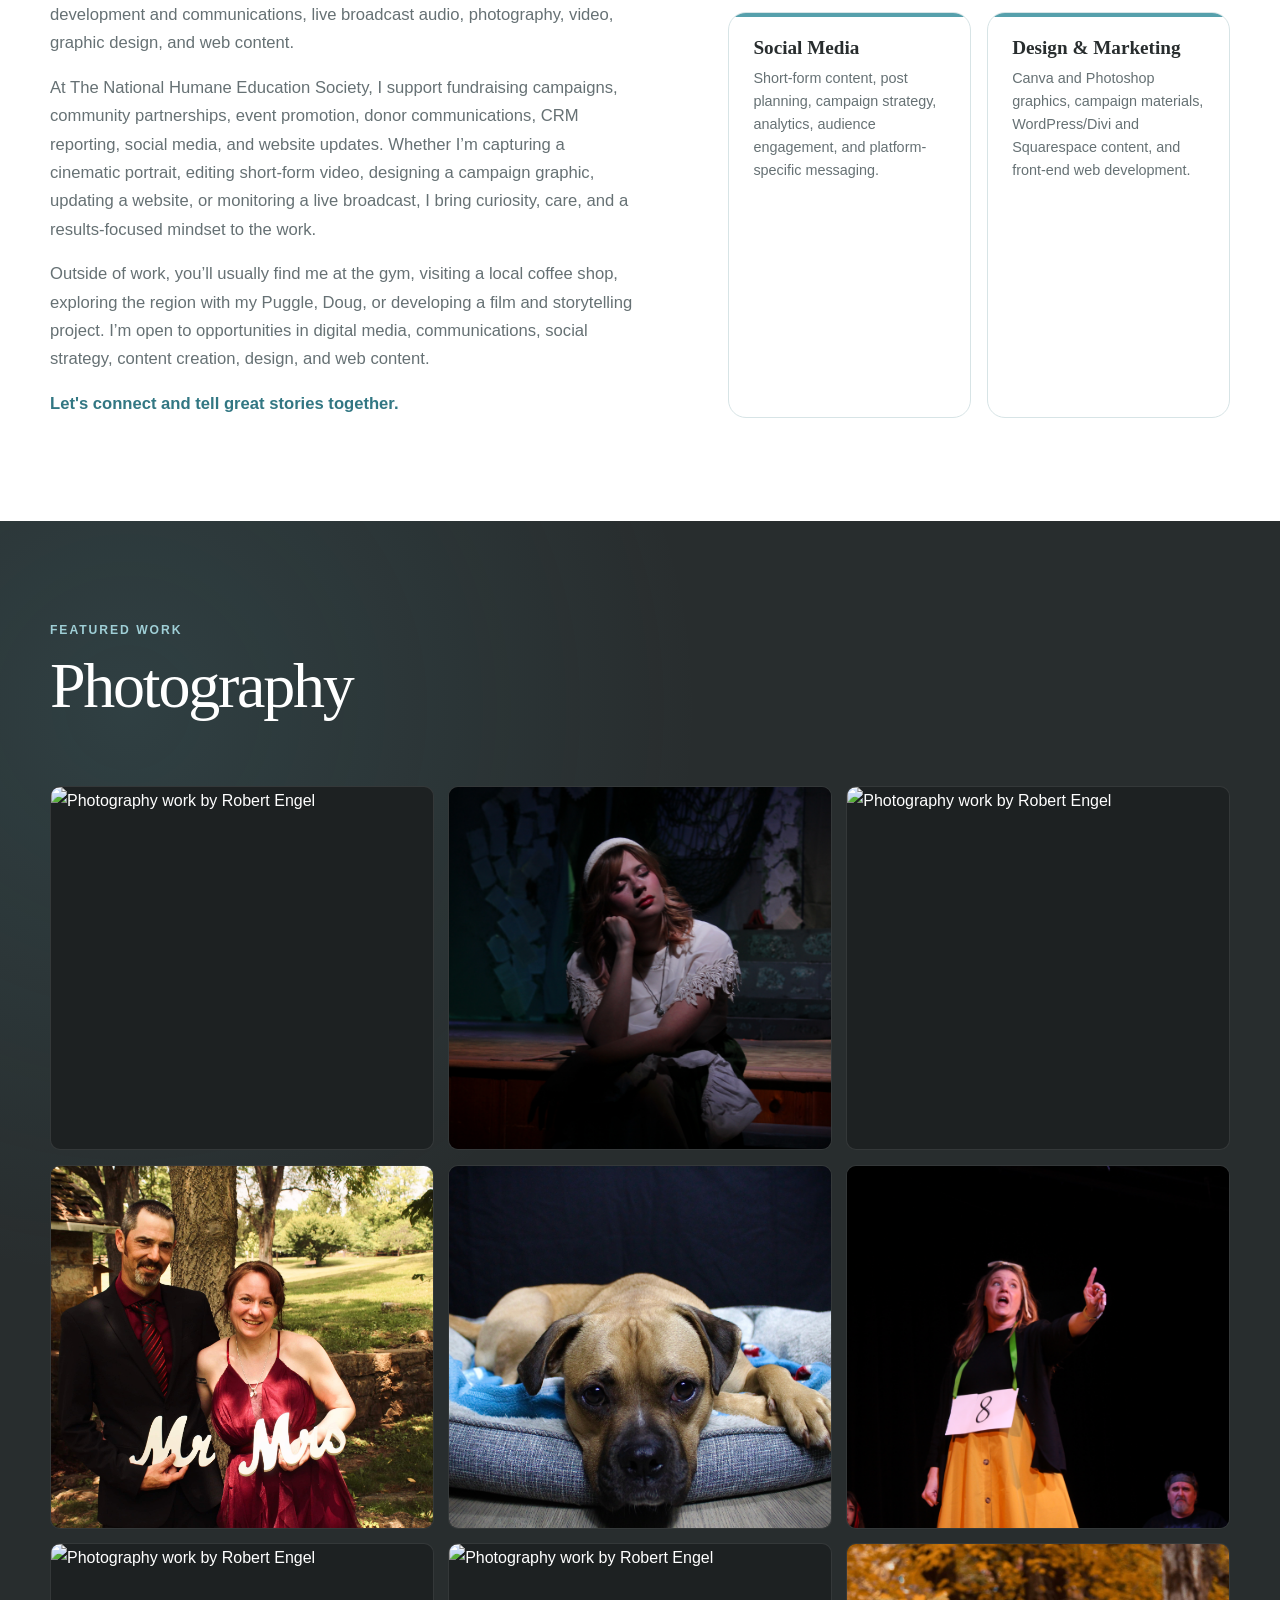
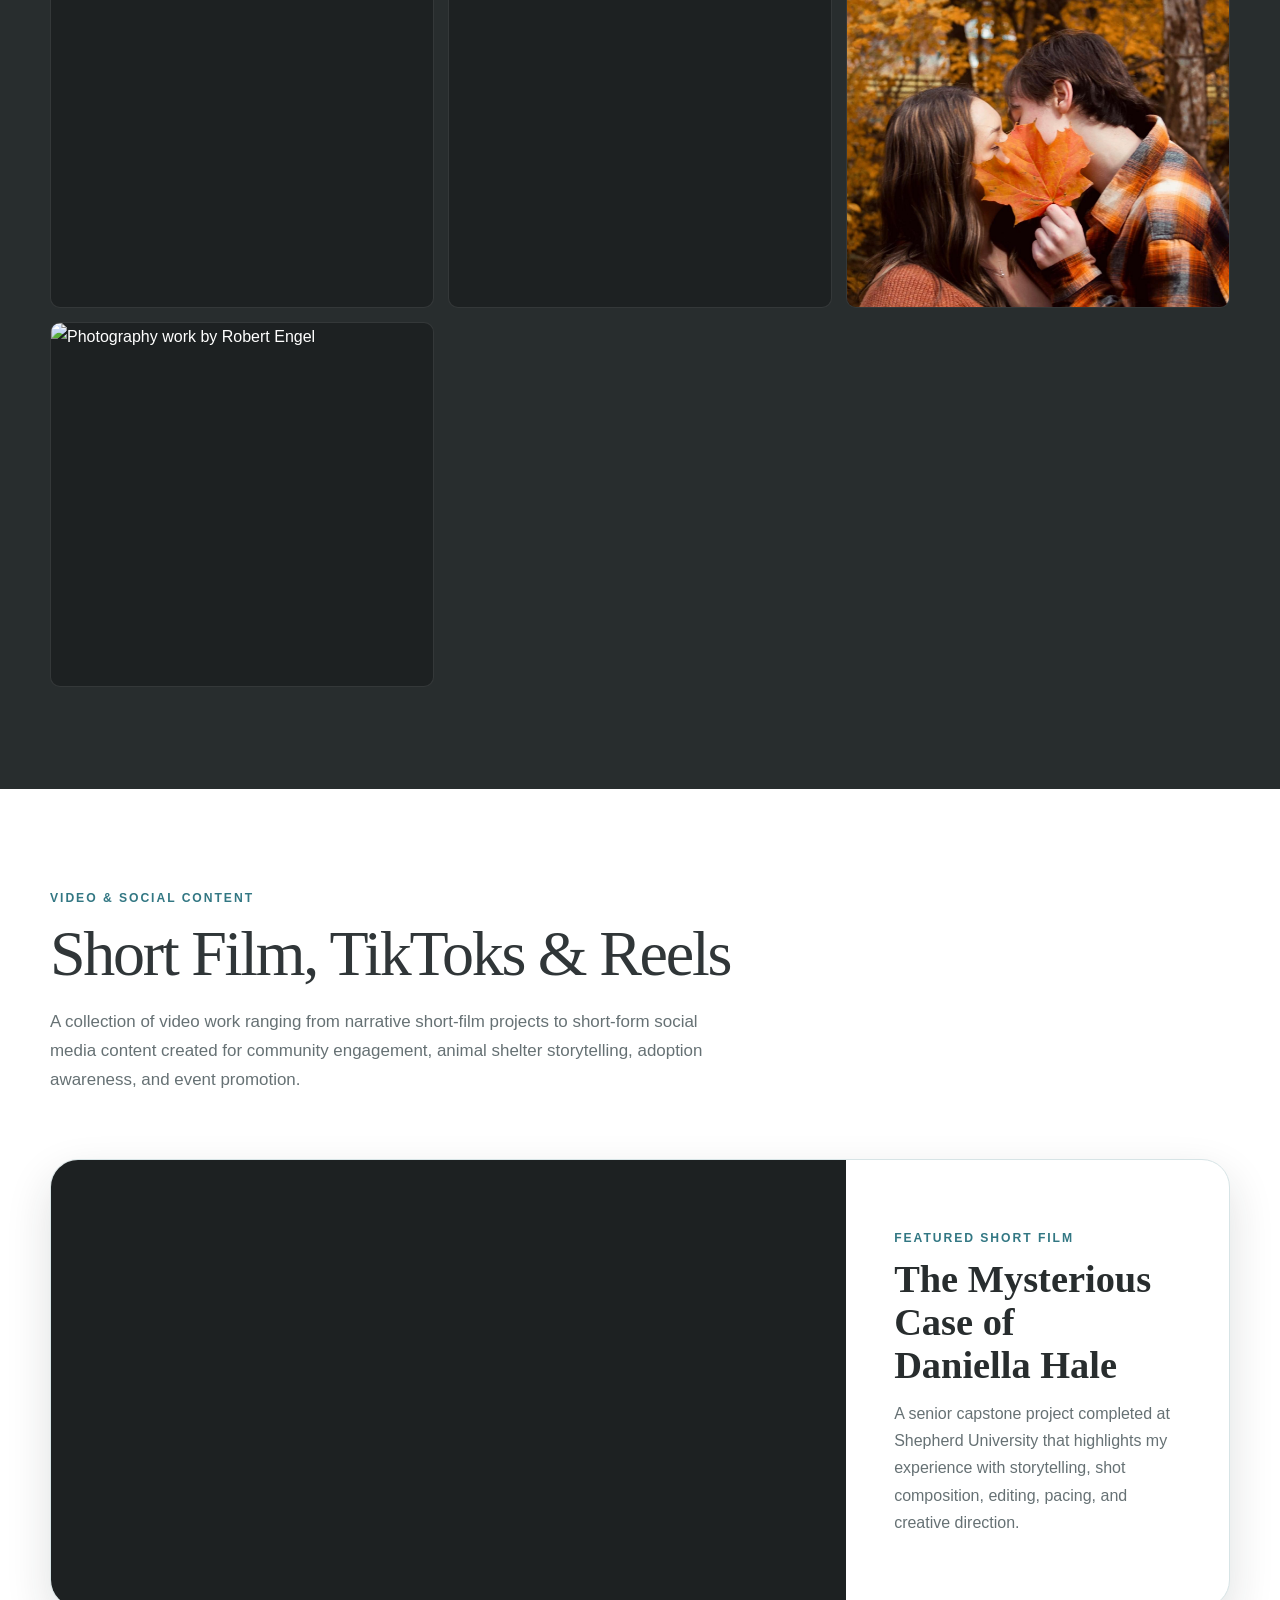
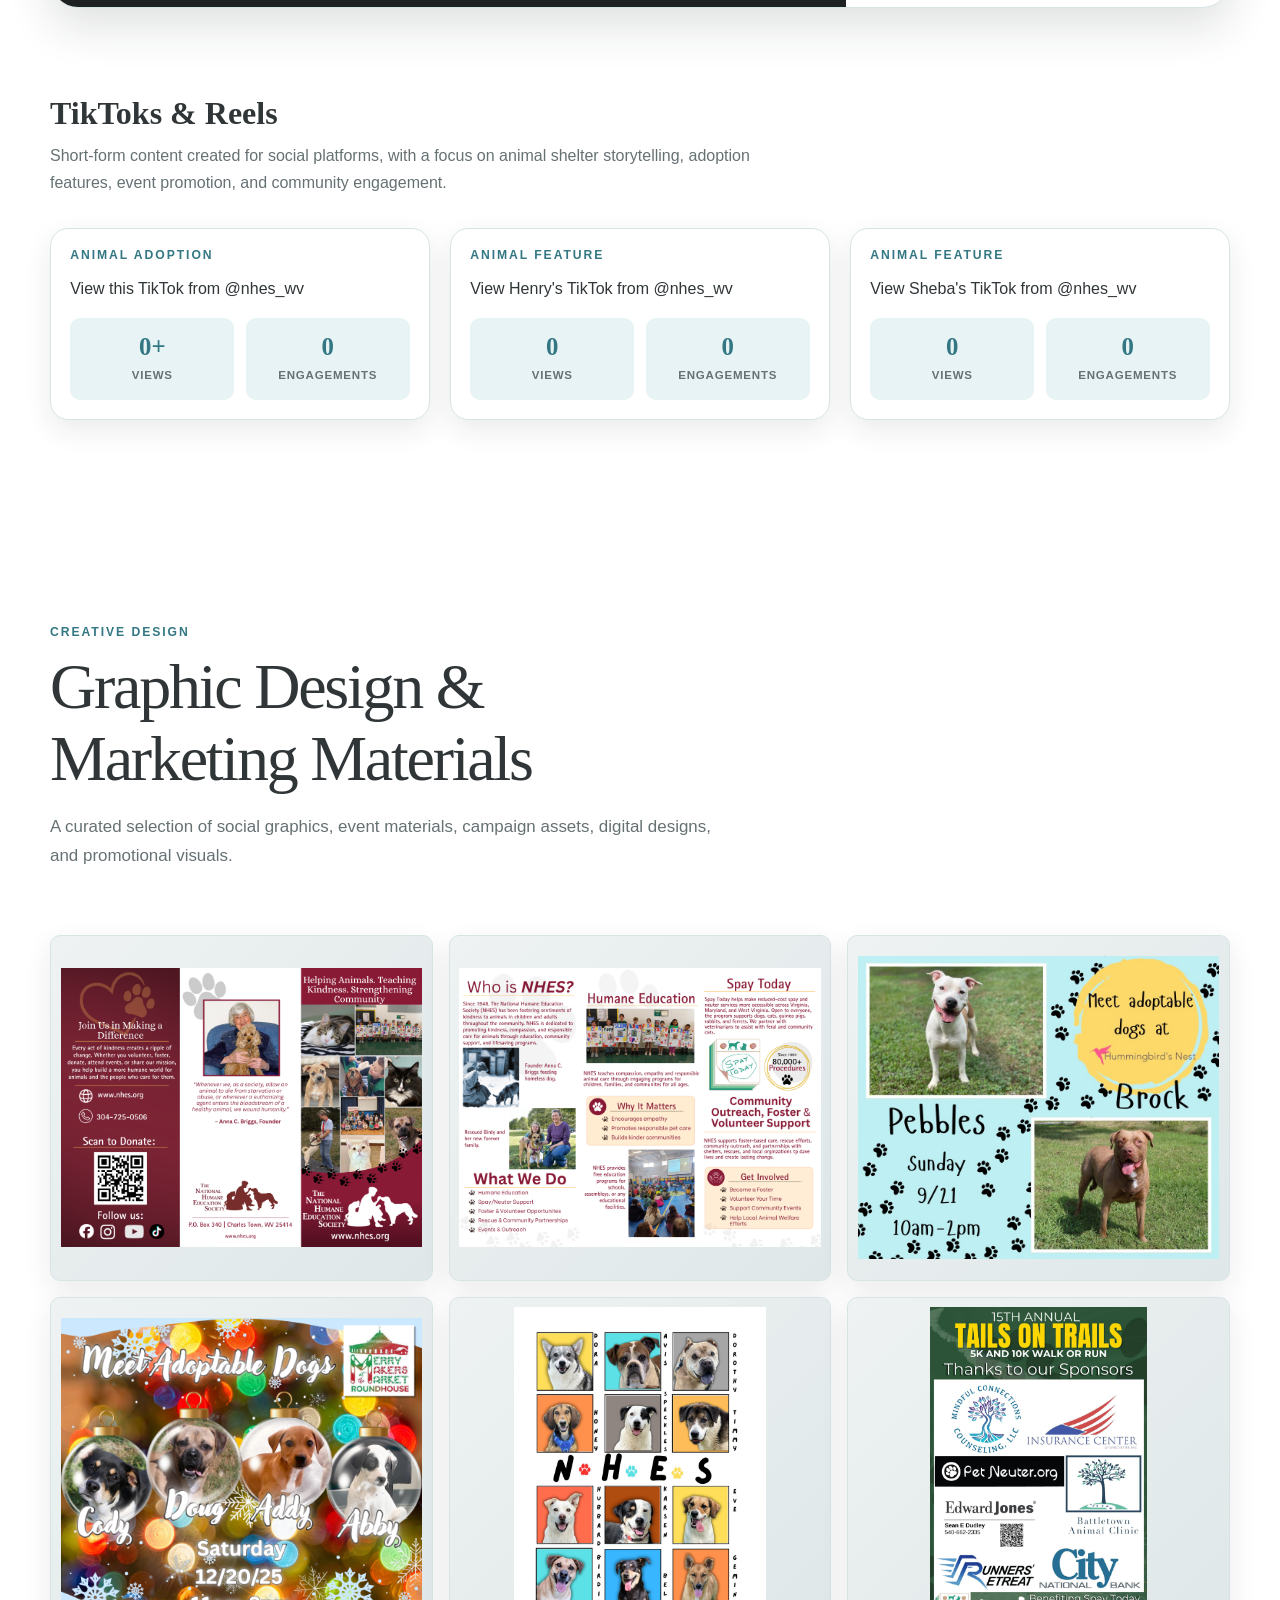
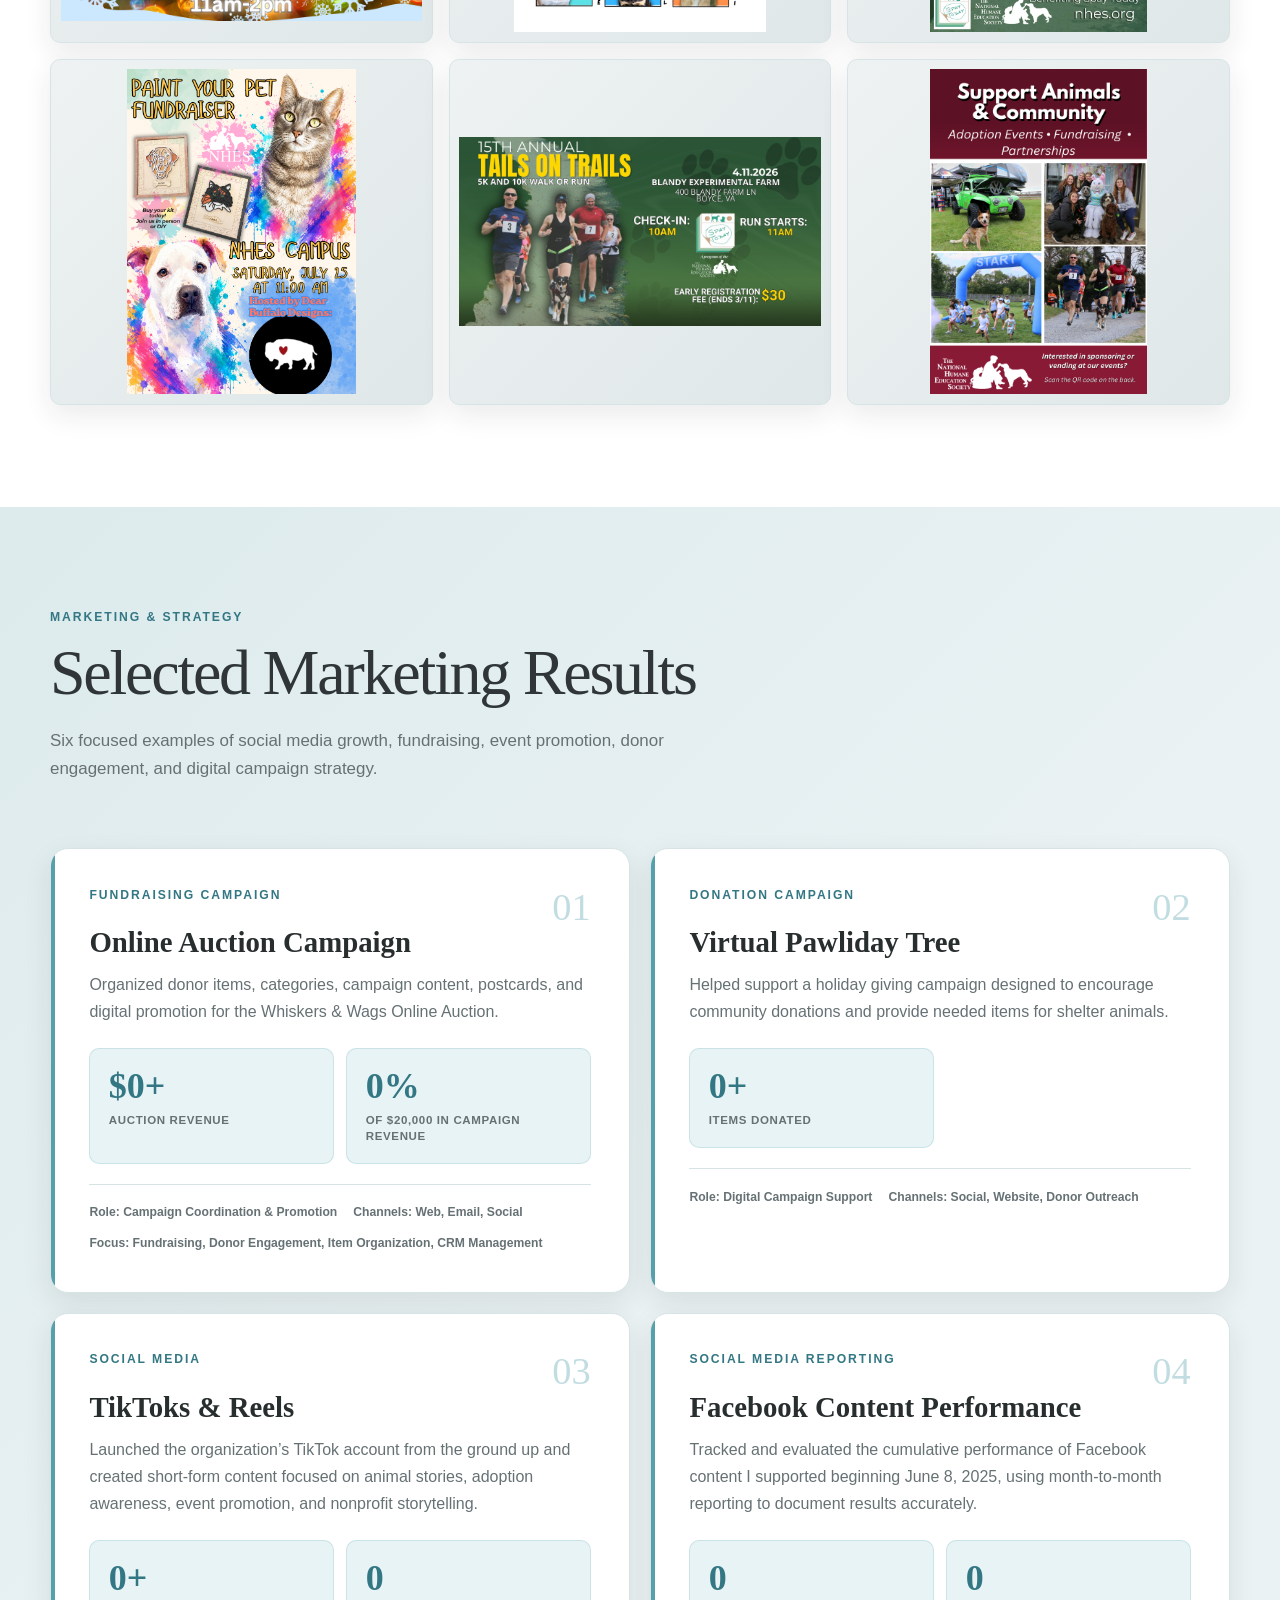
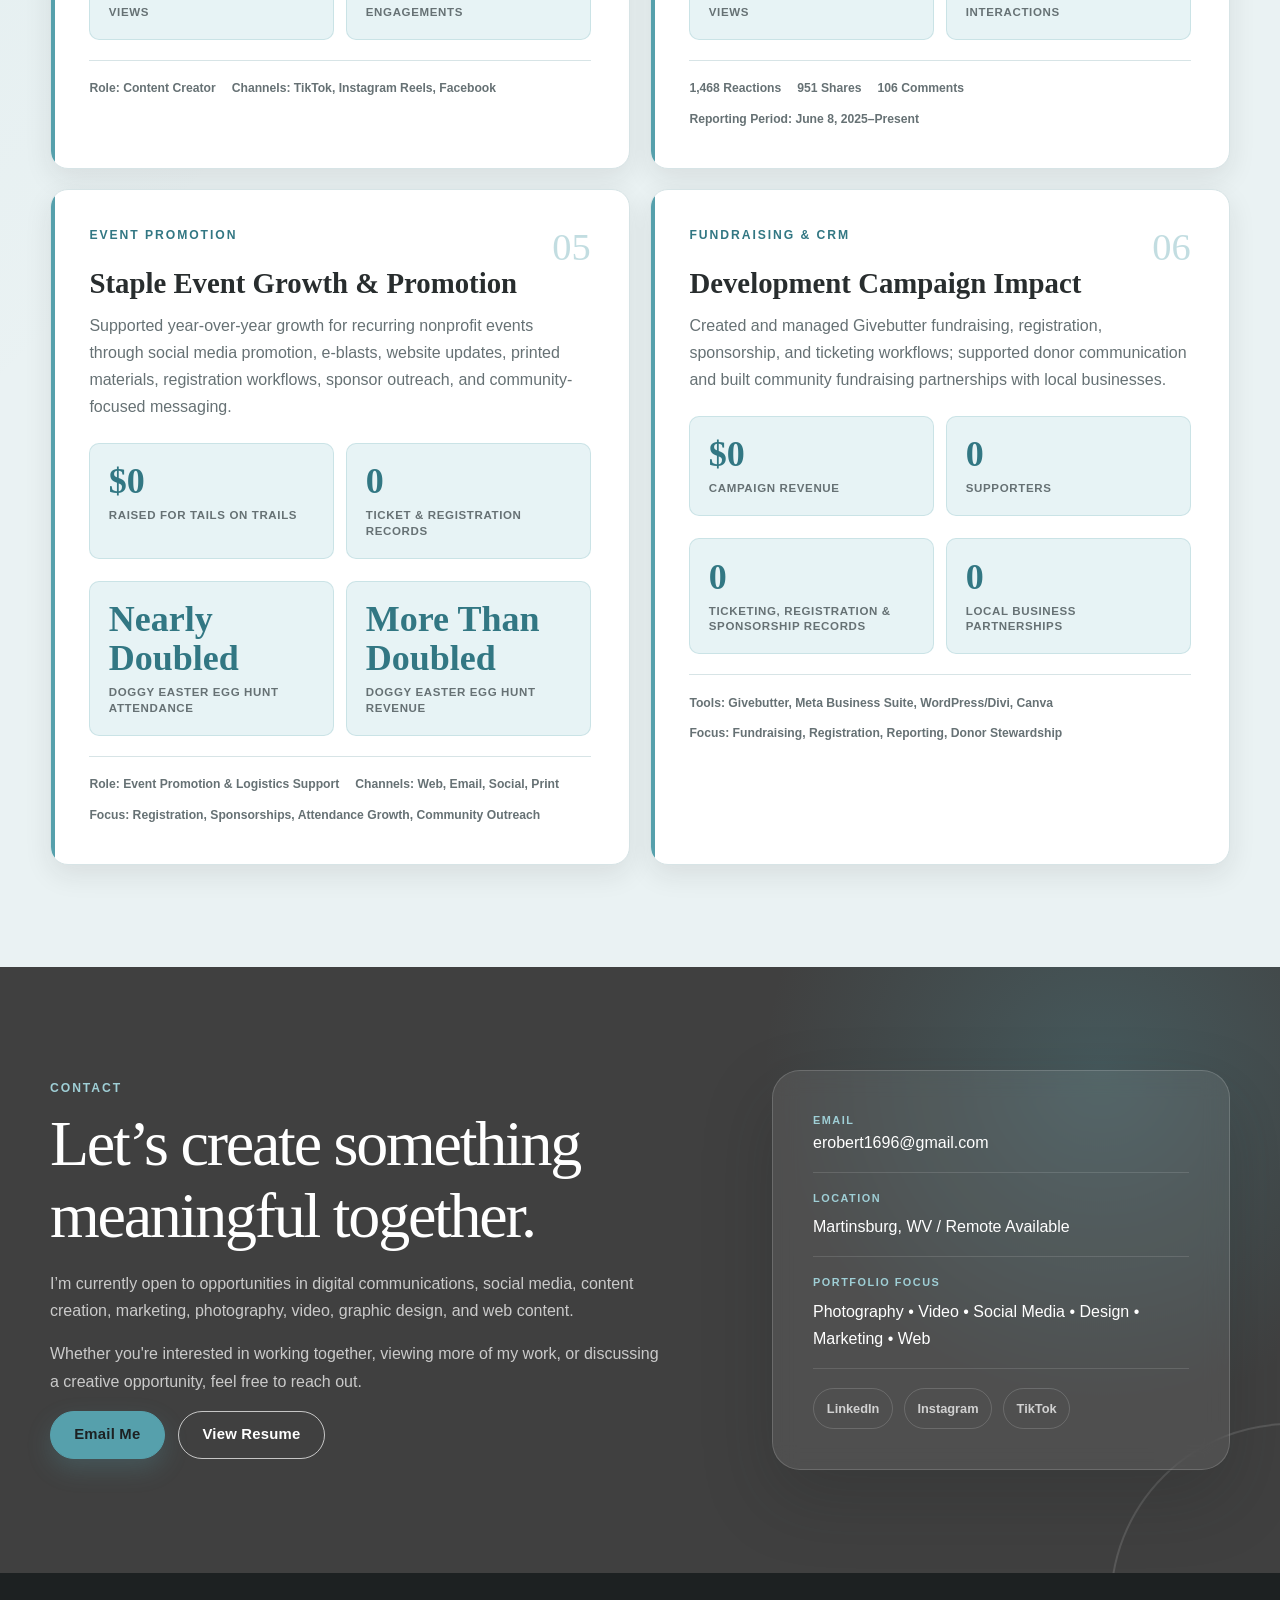
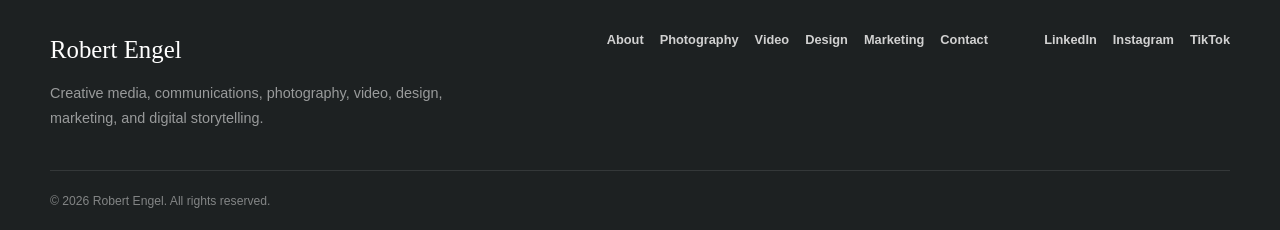
==== commit 25d58263: "Update index.html" ====
--- a/index.html
+++ b/index.html
@@ -11,7 +11,7 @@
     content="The creative media and communications portfolio of Robert Engel, featuring photography, video, social media, graphic design, event marketing, and measurable nonprofit campaign results."
   >
 
-  <link rel="stylesheet" href="style.css">
+  <link rel="stylesheet" href="style.css?v=4">
 </head>
 
 <body>
@@ -26,7 +26,6 @@
 
       <nav class="nav-menu" id="navMenu">
         <a href="#about">About</a>
-        <a href="#experience">Experience</a>
         <a href="#photography">Photography</a>
         <a href="#video">Videography</a>
         <a href="#design">Design</a>
@@ -147,55 +146,6 @@
     </div>
   </section>
 
-  <section class="experience-section" id="experience">
-    <div class="experience-container">
-
-      <div class="section-header">
-        <p class="section-eyebrow">Résumé Highlights</p>
-        <h2>Experience &amp; Education</h2>
-        <p>
-          A multidisciplinary background connecting nonprofit communications, digital content,
-          event marketing, live production, and visual storytelling.
-        </p>
-      </div>
-
-      <div class="experience-grid">
-        <article class="experience-card featured-experience">
-          <p class="experience-date">June 2025–Present</p>
-          <h3>Development &amp; Events Coordinator Assistant</h3>
-          <p class="experience-organization">The National Humane Education Society · Charles Town, WV</p>
-          <ul>
-            <li>Coordinate event marketing, donor communications, social content, website updates, community outreach, and CRM reporting.</li>
-            <li>Helped generate $13,689 in campaign revenue from 220 supporters and process 277 ticketing, registration, and sponsorship records.</li>
-            <li>Tracked Facebook content performance since June 8, 2025, totaling 160,837 views, 2,525 interactions, 1,468 reactions, 951 shares, and 106 comments.</li>
-            <li>Developed fundraising relationships with nine local businesses and created digital and print campaign materials.</li>
-          </ul>
-        </article>
-
-        <article class="experience-card">
-          <p class="experience-date">October 2021–Present</p>
-          <h3>Sound Engineer</h3>
-          <p class="experience-organization">WVRC Media · Martinsburg, WV</p>
-          <ul>
-            <li>Support live sports broadcasts and remote events through audio setup, monitoring, and real-time quality control.</li>
-            <li>Splice and prepare audio while coordinating with station staff to keep live programming running smoothly.</li>
-          </ul>
-        </article>
-
-        <article class="experience-card">
-          <p class="experience-date">Graduated December 2022</p>
-          <h3>B.S. Communications &amp; New Media</h3>
-          <p class="experience-organization">Digital Filmmaking · Shepherd University</p>
-          <p>
-            Studied visual storytelling, video production, editing, media writing, and digital communication.
-            Graduated with a 3.5 GPA and Dean’s List recognition.
-          </p>
-        </article>
-      </div>
-
-    </div>
-  </section>
-
   <section class="photography-section" id="photography">
   <div class="photography-container">
 
@@ -206,7 +156,7 @@
 
     <div class="photo-gallery">
 
-      <div class="gallery-item tall">
+      <div class="gallery-item">
         <img src="Engage (1).png" alt="Photography work by Robert Engel">
       </div>
 
@@ -214,7 +164,7 @@
         <img src="Tempest 2.JPG" alt="Photography work by Robert Engel">
       </div>
 
-      <div class="gallery-item wide">
+      <div class="gallery-item">
         <img src="Beach (3).JPG" alt="Photography work by Robert Engel">
       </div>
 
@@ -222,7 +172,7 @@
         <img src="Julie Wedding (2)" alt="Photography work by Robert Engel">
       </div>
 
-      <div class="gallery-item tall">
+      <div class="gallery-item">
         <img src="Diug.JPG" alt="Photography work by Robert Engel">
       </div>
 
@@ -230,7 +180,7 @@
         <img src="Theater Performance (3).JPG" alt="Photography work by Robert Engel">
       </div>
 
-      <div class="gallery-item wide">
+      <div class="gallery-item">
         <img src="Tyler Grace.JPG" alt="Photography work by Robert Engel">
       </div>
 
@@ -389,7 +339,7 @@
 
     <div class="design-gallery">
 
-      <div class="design-piece large">
+      <div class="design-piece">
         <img src="Brochure Front.png" alt="Graphic design work by Robert Engel">
       </div>
 
@@ -401,7 +351,7 @@
         <img src="Humming Birds.jpg" alt="Graphic design work by Robert Engel">
       </div>
 
-      <div class="design-piece tall">
+      <div class="design-piece">
         <img src="Christmas Market.png" alt="Graphic design work by Robert Engel">
       </div>
 
@@ -409,7 +359,7 @@
         <img src="Shirt.jpg" alt="Graphic design work by Robert Engel">
       </div>
 
-      <div class="design-piece wide">
+      <div class="design-piece">
         <img src="Sponsor.jpg" alt="Graphic design work by Robert Engel">
       </div>
 
@@ -421,7 +371,7 @@
         <img src="Tails Ad.jpg" alt="Graphic design work by Robert Engel">
       </div>
 
-      <div class="design-piece wide">
+      <div class="design-piece">
         <img src="Events and partnerships.png" alt="Graphic design work by Robert Engel">
       </div>
 
@@ -435,16 +385,16 @@
 
     <div class="section-header">
       <p class="section-eyebrow">Marketing &amp; Strategy</p>
-      <h2>Campaign Results &amp; Digital Outreach</h2>
+      <h2>Selected Marketing Results</h2>
       <p>
-        A look at campaign work, event promotion, fundraising support, digital content,
-        and community outreach with a focus on goals, strategy, and measurable impact.
+        Six focused examples of social media growth, fundraising, event promotion,
+        donor engagement, and digital campaign strategy.
       </p>
     </div>
 
     <div class="results-grid">
 
-      <article class="result-card featured-result">
+      <article class="result-card">
         <div class="result-top">
           <p class="marketing-category">Fundraising Campaign</p>
           <span class="result-number">01</span>
@@ -611,7 +561,7 @@
   </div>
 </article>
 
-      <article class="result-card featured-result">
+      <article class="result-card">
         <div class="result-top">
           <p class="marketing-category">Fundraising &amp; CRM</p>
           <span class="result-number">06</span>
@@ -723,7 +673,6 @@
 
     <div class="footer-links">
       <a href="#about">About</a>
-      <a href="#experience">Experience</a>
       <a href="#photography">Photography</a>
       <a href="#video">Video</a>
       <a href="#design">Design</a>
@@ -847,7 +796,7 @@
      Paste immediately before </body>
 ====================================================== -->
 
-<style>
+<!-- Modal presentation is maintained in style.css.
   /* Make portfolio images look clickable */
   .gallery-item img,
   .design-piece img {
@@ -950,7 +899,7 @@
   }
 
   #portfolioModalClose:hover {
-    background: #b36b3c;
+    background: #327783;
   }
 
   /* Previous and next buttons */
@@ -975,7 +924,7 @@
   }
 
   .portfolio-modal-arrow:hover {
-    background: #b36b3c;
+    background: #327783;
   }
 
   #portfolioModalPrevious {
@@ -1027,7 +976,7 @@
       font-size: 0.85rem;
     }
   }
-</style>
+-->
 
 
 <!-- Full-screen modal -->
@@ -1059,6 +1008,7 @@
   <div class="portfolio-modal-content">
     <img
       id="portfolioModalImage"
+      src="[data-uri]"
       alt=""
     >
 
--- a/style.css
+++ b/style.css
@@ -1,604 +1,814 @@
-* {
-  margin: 0;
-  padding: 0;
+/* =========================================================
+   ROBERT ENGEL CREATIVE MEDIA PORTFOLIO
+   Color palette sampled from the Robert Engel Photography logo
+
+   QUICK COLOR EDITS:
+   Change the values in :root below to recolor the entire site.
+========================================================= */
+
+:root {
+  /* Brand colors */
+  --color-charcoal: #404040;
+  --color-charcoal-dark: #282d2e;
+  --color-charcoal-deep: #1d2122;
+  --color-teal: #56a0ac;
+  --color-teal-dark: #327783;
+  --color-teal-light: #9fcfd6;
+  --color-teal-pale: #e7f3f5;
+  --color-silver: #d1d1d1;
+  --color-white: #ffffff;
+
+  /* Page colors */
+  --color-page: #f5f7f7;
+  --color-surface: #ffffff;
+  --color-surface-muted: #edf3f4;
+  --color-text: #303638;
+  --color-text-soft: #667174;
+  --color-border: #dce4e5;
+  --color-overlay: rgba(29, 33, 34, 0.92);
+
+  /* Effects */
+  --shadow-small: 0 10px 28px rgba(29, 33, 34, 0.09);
+  --shadow-medium: 0 18px 45px rgba(29, 33, 34, 0.14);
+  --shadow-large: 0 28px 70px rgba(29, 33, 34, 0.22);
+  --radius-small: 10px;
+  --radius-medium: 18px;
+  --radius-large: 28px;
+  --transition: 180ms ease;
+
+  /* Layout */
+  --content-width: 1180px;
+  --section-space: clamp(4.5rem, 8vw, 7.5rem);
+}
+
+/* =========================================================
+   RESET & BASE
+========================================================= */
+
+*,
+*::before,
+*::after {
   box-sizing: border-box;
 }
 
 html {
   scroll-behavior: smooth;
+  scroll-padding-top: 88px;
 }
 
 body {
+  margin: 0;
+  overflow-x: hidden;
+  background: var(--color-page);
+  color: var(--color-text);
   font-family: Arial, Helvetica, sans-serif;
-  background-color: #f7f5f0;
-  color: #1f2933;
-}
-
-/* HEADER */
+  font-size: 1rem;
+  line-height: 1.7;
+  text-rendering: optimizeLegibility;
+  -webkit-font-smoothing: antialiased;
+}
+
+body.portfolio-modal-open {
+  overflow: hidden !important;
+}
+
+img,
+iframe {
+  max-width: 100%;
+}
+
+img {
+  display: block;
+}
+
+a {
+  color: inherit;
+  text-decoration: none;
+}
+
+button,
+input,
+textarea,
+select {
+  font: inherit;
+}
+
+button,
+a {
+  -webkit-tap-highlight-color: transparent;
+}
+
+::selection {
+  background: var(--color-teal);
+  color: var(--color-white);
+}
+
+:focus-visible {
+  outline: 3px solid var(--color-teal-light);
+  outline-offset: 4px;
+}
+
+#about,
+#experience,
+#photography,
+#video,
+#design,
+#marketing,
+#contact {
+  scroll-margin-top: 88px;
+}
+
+.header-container,
+.hero-container,
+.about-container,
+.experience-container,
+.photography-container,
+.video-container,
+.design-container,
+.marketing-container,
+.contact-container,
+.footer-container,
+.footer-bottom {
+  width: min(calc(100% - 2.5rem), var(--content-width));
+  margin-inline: auto;
+}
+
+.about-section,
+.experience-section,
+.photography-section,
+.video-section,
+.design-section,
+.marketing-section,
+.contact-section {
+  padding-block: var(--section-space);
+}
+
+h1,
+h2,
+h3,
+p {
+  margin-top: 0;
+}
+
+h1,
+h2,
+h3,
+.logo-name,
+.footer-logo {
+  font-family: Georgia, "Times New Roman", serif;
+}
+
+h1,
+h2,
+h3 {
+  line-height: 1.12;
+  text-wrap: balance;
+}
+
+h2 {
+  margin-bottom: 1.15rem;
+  font-size: clamp(2.2rem, 5vw, 4rem);
+  font-weight: 500;
+  letter-spacing: -0.035em;
+}
+
+h3 {
+  margin-bottom: 0.8rem;
+  font-size: clamp(1.35rem, 2.4vw, 1.8rem);
+  font-weight: 600;
+}
+
+p {
+  color: var(--color-text-soft);
+}
+
+.section-header {
+  max-width: 780px;
+  margin-bottom: clamp(2.5rem, 5vw, 4rem);
+}
+
+.section-header > p:last-child {
+  max-width: 680px;
+  margin-bottom: 0;
+  font-size: 1.06rem;
+}
+
+.section-eyebrow,
+.video-category,
+.marketing-category,
+.experience-date {
+  margin-bottom: 0.7rem;
+  color: var(--color-teal-dark);
+  font-size: 0.76rem;
+  font-weight: 800;
+  letter-spacing: 0.16em;
+  line-height: 1.3;
+  text-transform: uppercase;
+}
+
+/* =========================================================
+   BUTTONS
+========================================================= */
+
+.primary-btn,
+.secondary-btn,
+.contact-btn {
+  display: inline-flex;
+  min-height: 48px;
+  align-items: center;
+  justify-content: center;
+  border: 1px solid transparent;
+  border-radius: 999px;
+  font-size: 0.93rem;
+  font-weight: 800;
+  letter-spacing: 0.015em;
+  line-height: 1;
+  transition:
+    color var(--transition),
+    background-color var(--transition),
+    border-color var(--transition),
+    transform var(--transition),
+    box-shadow var(--transition);
+}
+
+.primary-btn {
+  padding: 0.95rem 1.45rem;
+  background: var(--color-teal);
+  color: var(--color-charcoal-deep);
+  box-shadow: 0 10px 24px rgba(86, 160, 172, 0.24);
+}
+
+.primary-btn:hover {
+  background: var(--color-teal-light);
+  transform: translateY(-2px);
+  box-shadow: 0 14px 28px rgba(86, 160, 172, 0.32);
+}
+
+.secondary-btn {
+  padding: 0.95rem 1.45rem;
+  border-color: currentColor;
+  background: transparent;
+  color: inherit;
+}
+
+.secondary-btn:hover {
+  border-color: var(--color-teal);
+  background: var(--color-teal-pale);
+  color: var(--color-teal-dark);
+  transform: translateY(-2px);
+}
+
+/* =========================================================
+   HEADER & NAVIGATION
+========================================================= */
+
 .site-header {
-  width: 100%;
-  background: rgba(255, 255, 255, 0.95);
-  border-bottom: 1px solid #e5e1d8;
   position: sticky;
   top: 0;
   z-index: 1000;
-  backdrop-filter: blur(10px);
+  border-bottom: 1px solid rgba(255, 255, 255, 0.09);
+  background: rgba(40, 45, 46, 0.95);
+  box-shadow: 0 6px 22px rgba(0, 0, 0, 0.12);
+  backdrop-filter: blur(16px);
+  -webkit-backdrop-filter: blur(16px);
+}
+
+.site-header::after {
+  position: absolute;
+  right: 0;
+  bottom: -1px;
+  left: 0;
+  height: 2px;
+  background: linear-gradient(
+    90deg,
+    transparent,
+    var(--color-teal),
+    var(--color-white),
+    var(--color-teal),
+    transparent
+  );
+  content: "";
+  opacity: 0.7;
 }
 
 .header-container {
-  max-width: 1200px;
-  margin: 0 auto;
-  padding: 18px 24px;
+  min-height: 78px;
   display: flex;
   align-items: center;
   justify-content: space-between;
-}
-
-/* LOGO / NAME */
+  gap: 2rem;
+}
+
 .logo {
-  text-decoration: none;
-  color: #1f2933;
-  display: flex;
+  display: inline-flex;
   flex-direction: column;
-  line-height: 1.1;
+  flex-shrink: 0;
+  color: var(--color-white);
 }
 
 .logo-name {
-  font-size: 1.35rem;
-  font-weight: 800;
-  letter-spacing: 0.5px;
+  font-size: 1.45rem;
+  letter-spacing: 0.04em;
+  line-height: 1;
 }
 
 .logo-title {
-  font-size: 0.78rem;
-  color: #7a6f63;
-  margin-top: 4px;
-  letter-spacing: 0.8px;
+  margin-top: 0.35rem;
+  color: var(--color-teal-light);
+  font-size: 0.64rem;
+  font-weight: 700;
+  letter-spacing: 0.19em;
+  line-height: 1;
   text-transform: uppercase;
 }
 
-/* NAVIGATION */
 .nav-menu {
   display: flex;
   align-items: center;
-  gap: 28px;
-}
-
-.nav-menu a {
-  text-decoration: none;
-  color: #2f3742;
-  font-size: 0.95rem;
-  font-weight: 600;
-  transition: color 0.25s ease;
-}
-
-.nav-menu a:hover {
-  color: #b36b3c;
-}
-
-.contact-btn {
-  background-color: #1f2933;
-  color: #ffffff !important;
-  padding: 10px 18px;
+  gap: clamp(0.85rem, 2vw, 1.5rem);
+}
+
+.nav-menu > a {
+  position: relative;
+  color: var(--color-silver);
+  font-size: 0.84rem;
+  font-weight: 700;
+  line-height: 1;
+  transition: color var(--transition);
+}
+
+.nav-menu > a:not(.contact-btn)::after {
+  position: absolute;
+  right: 0;
+  bottom: -0.65rem;
+  left: 0;
+  height: 2px;
+  background: var(--color-teal);
+  content: "";
+  transform: scaleX(0);
+  transform-origin: center;
+  transition: transform var(--transition);
+}
+
+.nav-menu > a:hover {
+  color: var(--color-white);
+}
+
+.nav-menu > a:hover::after {
+  transform: scaleX(1);
+}
+
+.nav-menu .contact-btn {
+  min-height: 40px;
+  padding: 0.75rem 1rem;
+  background: var(--color-teal);
+  color: var(--color-charcoal-deep);
+}
+
+.nav-menu .contact-btn:hover {
+  background: var(--color-white);
+}
+
+.menu-toggle {
+  width: 46px;
+  height: 42px;
+  padding: 10px;
+  display: none;
+  border: 1px solid rgba(255, 255, 255, 0.2);
+  border-radius: var(--radius-small);
+  background: transparent;
+  cursor: pointer;
+}
+
+.menu-toggle span {
+  width: 100%;
+  height: 2px;
+  display: block;
+  background: var(--color-white);
+  transition: transform var(--transition), opacity var(--transition);
+}
+
+.menu-toggle span + span {
+  margin-top: 6px;
+}
+
+.menu-toggle.active span:nth-child(1) {
+  transform: translateY(8px) rotate(45deg);
+}
+
+.menu-toggle.active span:nth-child(2) {
+  opacity: 0;
+}
+
+.menu-toggle.active span:nth-child(3) {
+  transform: translateY(-8px) rotate(-45deg);
+}
+
+/* =========================================================
+   HERO
+========================================================= */
+
+.hero-section {
+  position: relative;
+  isolation: isolate;
+  overflow: hidden;
+  padding-block: clamp(5.5rem, 10vw, 9rem);
+  background:
+    radial-gradient(circle at 82% 18%, rgba(86, 160, 172, 0.23), transparent 31%),
+    radial-gradient(circle at 12% 88%, rgba(86, 160, 172, 0.12), transparent 32%),
+    linear-gradient(135deg, var(--color-charcoal) 0%, var(--color-charcoal-dark) 70%);
+  color: var(--color-white);
+}
+
+.hero-section::before,
+.hero-section::after {
+  position: absolute;
+  z-index: -1;
+  border: 1px solid rgba(86, 160, 172, 0.28);
+  border-radius: 50%;
+  content: "";
+}
+
+.hero-section::before {
+  width: 430px;
+  height: 430px;
+  top: -245px;
+  right: -95px;
+}
+
+.hero-section::after {
+  width: 300px;
+  height: 300px;
+  bottom: -210px;
+  left: -50px;
+}
+
+.hero-container {
+  display: grid;
+  grid-template-columns: minmax(0, 1.15fr) minmax(300px, 0.85fr);
+  align-items: center;
+  gap: clamp(3rem, 7vw, 6rem);
+}
+
+.hero-content {
+  max-width: 730px;
+}
+
+.hero-content h1 {
+  margin-bottom: 1.5rem;
+  color: var(--color-white);
+  font-size: clamp(2.7rem, 6vw, 5.4rem);
+  font-weight: 400;
+  letter-spacing: -0.045em;
+}
+
+.hero-content h1 span {
+  color: var(--color-teal-light);
+}
+
+.hero-description {
+  max-width: 690px;
+  margin-bottom: 2rem;
+  color: rgba(255, 255, 255, 0.76);
+  font-size: clamp(1rem, 1.5vw, 1.14rem);
+}
+
+.hero-buttons,
+.contact-buttons {
+  display: flex;
+  flex-wrap: wrap;
+  gap: 0.85rem;
+}
+
+.hero-section .secondary-btn {
+  border-color: rgba(255, 255, 255, 0.65);
+  color: var(--color-white);
+}
+
+.hero-section .secondary-btn:hover {
+  border-color: var(--color-white);
+  background: var(--color-white);
+  color: var(--color-charcoal-deep);
+}
+
+.hero-visual {
+  position: relative;
+}
+
+.hero-visual::before {
+  position: absolute;
+  inset: -14px;
+  z-index: -1;
+  border: 1px solid rgba(86, 160, 172, 0.55);
+  border-radius: calc(var(--radius-large) + 8px);
+  content: "";
+  transform: rotate(3deg);
+}
+
+.hero-card {
+  overflow: hidden;
+  border: 1px solid rgba(255, 255, 255, 0.16);
+  border-radius: var(--radius-large);
+  background: rgba(255, 255, 255, 0.08);
+  box-shadow: var(--shadow-large);
+  backdrop-filter: blur(12px);
+  -webkit-backdrop-filter: blur(12px);
+}
+
+.hero-profile-image {
+  aspect-ratio: 4 / 4.6;
+  overflow: hidden;
+  background: var(--color-charcoal-deep);
+}
+
+.hero-profile-image img {
+  width: 100%;
+  height: 100%;
+  object-fit: cover;
+  object-position: center;
+}
+
+.hero-card-content {
+  padding: 1.5rem 1.5rem 0.65rem;
+}
+
+.hero-card-content h2 {
+  margin-bottom: 0.35rem;
+  color: var(--color-white);
+  font-size: 1.85rem;
+  letter-spacing: -0.02em;
+}
+
+.hero-card-content p {
+  margin-bottom: 0;
+  color: var(--color-teal-light);
+  font-size: 0.85rem;
+  font-weight: 700;
+}
+
+.hero-tags {
+  padding: 0.85rem 1.5rem 1.5rem;
+  display: flex;
+  flex-wrap: wrap;
+  gap: 0.55rem;
+}
+
+.hero-tags span {
+  padding: 0.5rem 0.72rem;
+  border: 1px solid rgba(255, 255, 255, 0.16);
   border-radius: 999px;
-  transition: background-color 0.25s ease, transform 0.25s ease;
-}
-
-.contact-btn:hover {
-  background-color: #b36b3c;
-  transform: translateY(-2px);
-}
-
-/* MOBILE MENU BUTTON */
-.menu-toggle {
-  display: none;
-  background: none;
-  border: none;
-  cursor: pointer;
-  flex-direction: column;
-  gap: 5px;
-}
-
-.menu-toggle span {
-  width: 26px;
-  height: 3px;
-  background-color: #1f2933;
-  border-radius: 999px;
-  transition: all 0.25s ease;
-}
-
-/* MOBILE RESPONSIVE */
-@media (max-width: 768px) {
-  .menu-toggle {
-    display: flex;
-  }
-
-  .nav-menu {
-    position: absolute;
-    top: 76px;
-    right: 0;
-    width: 100%;
-    background-color: #ffffff;
-    border-bottom: 1px solid #e5e1d8;
-    flex-direction: column;
-    align-items: center;
-    gap: 20px;
-    padding: 24px;
-    display: none;
-  }
-
-  .nav-menu.active {
-    display: flex;
-  }
-
-  .contact-btn {
-    width: 100%;
-    max-width: 220px;
-    text-align: center;
-  }
-
-  .menu-toggle.active span:nth-child(1) {
-    transform: rotate(45deg) translate(6px, 6px);
-  }
-
-  .menu-toggle.active span:nth-child(2) {
-    opacity: 0;
-  }
-
-  .menu-toggle.active span:nth-child(3) {
-    transform: rotate(-45deg) translate(6px, -6px);
-  }
-}
-
-/* HERO SECTION */
-.hero-section {
-  min-height: calc(100vh - 80px);
-  background: linear-gradient(135deg, #f7f5f0 0%, #ffffff 50%, #f1e7dc 100%);
-  display: flex;
-  align-items: center;
-  padding: 80px 24px;
-}
-
-.hero-container {
-  max-width: 1200px;
-  margin: 0 auto;
-  width: 100%;
+  background: rgba(0, 0, 0, 0.14);
+  color: var(--color-silver);
+  font-size: 0.7rem;
+  font-weight: 700;
+  letter-spacing: 0.04em;
+}
+
+/* =========================================================
+   ABOUT
+========================================================= */
+
+.about-section {
+  background: var(--color-surface);
+}
+
+.about-container {
   display: grid;
-  grid-template-columns: 1.1fr 0.9fr;
-  align-items: center;
-  gap: 60px;
-}
-
-.hero-content h1 {
-  font-size: clamp(2.4rem, 5vw, 4.75rem);
-  line-height: 1.05;
-  color: #1f2933;
-  margin-bottom: 24px;
-  letter-spacing: -1.5px;
-}
-
-.hero-content h1 span {
-  color: #b36b3c;
-}
-
-.hero-description {
-  font-size: 1.08rem;
-  line-height: 1.75;
-  color: #5f6874;
-  max-width: 650px;
-  margin-bottom: 34px;
-}
-
-.hero-buttons {
-  display: flex;
-  gap: 16px;
-  flex-wrap: wrap;
-}
-
-.primary-btn,
-.secondary-btn {
-  text-decoration: none;
-  padding: 14px 24px;
-  border-radius: 999px;
-  font-weight: 700;
-  transition: all 0.25s ease;
-}
-
-.primary-btn {
-  background-color: #1f2933;
-  color: #ffffff;
-}
-
-.primary-btn:hover {
-  background-color: #b36b3c;
-  transform: translateY(-3px);
-}
-
-.secondary-btn {
-  border: 2px solid #1f2933;
-  color: #1f2933;
-  background-color: transparent;
-}
-
-.secondary-btn:hover {
-  background-color: #1f2933;
-  color: #ffffff;
-  transform: translateY(-3px);
-}
-
-/* HERO VISUAL CARD */
-.hero-visual {
-  display: flex;
-  justify-content: center;
-}
-
-.hero-card {
-  width: 100%;
-  max-width: 420px;
-  min-height: 500px;
-  background: #ffffff;
-  border: 1px solid #e5e1d8;
-  border-radius: 32px;
-  padding: 34px;
-  box-shadow: 0 24px 60px rgba(31, 41, 51, 0.12);
-  display: flex;
-  flex-direction: column;
-  justify-content: space-between;
+  grid-template-columns: minmax(0, 1.08fr) minmax(320px, 0.92fr);
+  gap: clamp(3rem, 7vw, 6rem);
+}
+
+.about-content h2 {
+  max-width: 760px;
+}
+
+.about-content > p:not(.section-eyebrow) {
+  max-width: 760px;
+  font-size: 1.04rem;
+}
+
+.about-content > p:last-child {
+  margin-bottom: 0;
+  color: var(--color-teal-dark);
+  font-weight: 800;
+}
+
+.about-highlights {
+  display: grid;
+  grid-template-columns: repeat(2, minmax(0, 1fr));
+  gap: 1rem;
+}
+
+.highlight-card {
   position: relative;
   overflow: hidden;
-}
-
-.hero-card::before {
+  padding: 1.5rem;
+  border: 1px solid var(--color-border);
+  border-radius: var(--radius-medium);
+  background: var(--color-page);
+  transition:
+    transform var(--transition),
+    border-color var(--transition),
+    box-shadow var(--transition);
+}
+
+.highlight-card::before {
+  position: absolute;
+  top: 0;
+  right: 0;
+  left: 0;
+  height: 4px;
+  background: var(--color-teal);
   content: "";
+}
+
+.highlight-card:hover {
+  border-color: var(--color-teal-light);
+  transform: translateY(-5px);
+  box-shadow: var(--shadow-small);
+}
+
+.highlight-card h3 {
+  margin-bottom: 0.55rem;
+  color: var(--color-charcoal-dark);
+  font-size: 1.2rem;
+}
+
+.highlight-card p {
+  margin-bottom: 0;
+  font-size: 0.9rem;
+  line-height: 1.6;
+}
+
+/* =========================================================
+   EXPERIENCE
+========================================================= */
+
+.experience-section {
+  position: relative;
+  overflow: hidden;
+  background:
+    linear-gradient(rgba(255, 255, 255, 0.55), rgba(255, 255, 255, 0.55)),
+    var(--color-teal-pale);
+}
+
+.experience-section::after {
   position: absolute;
-  width: 220px;
-  height: 220px;
-  background: rgba(179, 107, 60, 0.15);
+  width: 280px;
+  height: 280px;
+  right: -170px;
+  bottom: -170px;
+  border: 26px solid rgba(86, 160, 172, 0.12);
   border-radius: 50%;
-  top: -80px;
-  right: -80px;
-}
-
-.hero-initials {
-  width: 110px;
-  height: 110px;
-  border-radius: 28px;
-  background: #1f2933;
-  color: #ffffff;
-  font-size: 2rem;
-  font-weight: 900;
-  display: flex;
-  align-items: center;
-  justify-content: center;
+  content: "";
+}
+
+.experience-grid {
+  position: relative;
   z-index: 1;
-}
-
-.hero-card-content {
-  z-index: 1;
-}
-
-.hero-card-content h2 {
-  font-size: 2rem;
-  color: #1f2933;
-  margin-bottom: 10px;
-}
-
-.hero-card-content p {
-  color: #7a6f63;
-  line-height: 1.6;
-  font-weight: 600;
-}
-
-.hero-tags {
-  display: flex;
-  flex-wrap: wrap;
-  gap: 10px;
-  z-index: 1;
-}
-
-.hero-tags span {
-  background-color: #f7f5f0;
-  color: #1f2933;
-  border: 1px solid #e5e1d8;
-  padding: 8px 12px;
-  border-radius: 999px;
-  font-size: 0.82rem;
-  font-weight: 700;
-}
-
-/* HERO RESPONSIVE */
-@media (max-width: 900px) {
-  .hero-section {
-    padding: 64px 24px;
-  }
-
-  .hero-container {
-    grid-template-columns: 1fr;
-    gap: 44px;
-  }
-
-  .hero-content {
-    text-align: center;
-  }
-
-  .hero-description {
-    margin-left: auto;
-    margin-right: auto;
-  }
-
-  .hero-buttons {
-    justify-content: center;
-  }
-
-  .hero-card {
-    min-height: 380px;
-  }
-}
-
-@media (max-width: 500px) {
-  .hero-section {
-    padding: 48px 18px;
-  }
-
-  .hero-buttons {
-    flex-direction: column;
-  }
-
-  .primary-btn,
-  .secondary-btn {
-    width: 100%;
-    text-align: center;
-  }
-
-  .hero-card {
-    padding: 26px;
-    border-radius: 24px;
-  }
-
-  .hero-initials {
-    width: 90px;
-    height: 90px;
-    font-size: 1.6rem;
-  }
-}
-
-/* ABOUT SECTION */
-.about-section {
-  background-color: #ffffff;
-  padding: 90px 24px;
-}
-
-.about-container {
-  max-width: 1200px;
-  margin: 0 auto;
   display: grid;
-  grid-template-columns: 1fr 1.1fr;
-  gap: 60px;
-  align-items: start;
-}
-
-.section-eyebrow {
-  color: #b36b3c;
-  font-size: 0.85rem;
+  grid-template-columns: repeat(2, minmax(0, 1fr));
+  gap: 1.25rem;
+}
+
+.experience-card {
+  padding: clamp(1.6rem, 3vw, 2.3rem);
+  border: 1px solid rgba(86, 160, 172, 0.24);
+  border-radius: var(--radius-medium);
+  background: rgba(255, 255, 255, 0.88);
+  box-shadow: var(--shadow-small);
+}
+
+.experience-card.featured-experience {
+  grid-row: span 2;
+  border-top: 5px solid var(--color-teal);
+}
+
+.experience-card h3 {
+  color: var(--color-charcoal-dark);
+}
+
+.experience-organization {
+  margin-bottom: 1.2rem;
+  color: var(--color-teal-dark);
   font-weight: 800;
-  text-transform: uppercase;
-  letter-spacing: 1.6px;
-  margin-bottom: 16px;
-}
-
-.about-content h2 {
-  font-size: clamp(2rem, 4vw, 3.2rem);
-  line-height: 1.12;
-  color: #1f2933;
-  margin-bottom: 24px;
-  letter-spacing: -1px;
-}
-
-.about-content p {
-  color: #5f6874;
-  font-size: 1rem;
-  line-height: 1.8;
-  margin-bottom: 18px;
-}
-
-/* ABOUT HIGHLIGHTS */
-.about-highlights {
-  display: grid;
-  grid-template-columns: repeat(2, 1fr);
-  gap: 20px;
-}
-
-.highlight-card {
-  background-color: #f7f5f0;
-  border: 1px solid #e5e1d8;
-  border-radius: 24px;
-  padding: 26px;
-  transition: transform 0.25s ease, box-shadow 0.25s ease;
-}
-
-.highlight-card:hover {
-  transform: translateY(-6px);
-  box-shadow: 0 18px 40px rgba(31, 41, 51, 0.1);
-}
-
-.highlight-card h3 {
-  color: #1f2933;
-  font-size: 1.2rem;
-  margin-bottom: 12px;
-}
-
-.highlight-card p {
-  color: #6b7280;
-  line-height: 1.65;
-  font-size: 0.95rem;
-}
-
-/* ABOUT RESPONSIVE */
-@media (max-width: 900px) {
-  .about-container {
-    grid-template-columns: 1fr;
-    gap: 40px;
-  }
-
-  .about-content {
-    text-align: center;
-  }
-
-  .about-highlights {
-    grid-template-columns: repeat(2, 1fr);
-  }
-}
-
-@media (max-width: 600px) {
-  .about-section {
-    padding: 70px 18px;
-  }
-
-  .about-highlights {
-    grid-template-columns: 1fr;
-  }
-
-  .highlight-card {
-    padding: 24px;
-  }
-}
-
-/* PHOTOGRAPHY SECTION */
+}
+
+.experience-card > p:last-child {
+  margin-bottom: 0;
+}
+
+.experience-card ul {
+  margin: 0;
+  padding-left: 1.2rem;
+  color: var(--color-text-soft);
+}
+
+.experience-card li + li {
+  margin-top: 0.7rem;
+}
+
+.experience-card li::marker {
+  color: var(--color-teal);
+}
+
+/* =========================================================
+   PHOTOGRAPHY
+========================================================= */
+
 .photography-section {
-  background-color: #f7f5f0;
-  padding: 90px 24px;
-}
-
-.photography-container {
-  max-width: 1200px;
-  margin: 0 auto;
-}
-
-.section-header {
-  max-width: 720px;
-  margin-bottom: 46px;
-}
-
-.section-header h2 {
-  font-size: clamp(2.2rem, 4vw, 3.5rem);
-  color: #1f2933;
-  line-height: 1.1;
-  margin-bottom: 16px;
-  letter-spacing: -1px;
-}
-
-.section-header p {
-  color: #5f6874;
-  font-size: 1.05rem;
-  line-height: 1.75;
-}
-
-/* PHOTO GALLERY */
+  background:
+    radial-gradient(circle at 10% 10%, rgba(86, 160, 172, 0.15), transparent 28%),
+    var(--color-charcoal-dark);
+  color: var(--color-white);
+}
+
+.photography-section .section-eyebrow {
+  color: var(--color-teal-light);
+}
+
+.photography-section h2 {
+  color: var(--color-white);
+}
+
 .photo-gallery {
   display: grid;
-  grid-template-columns: repeat(4, 1fr);
-  grid-auto-rows: 230px;
-  gap: 18px;
+  grid-template-columns: repeat(12, minmax(0, 1fr));
+  grid-auto-flow: dense;
+  grid-auto-rows: 175px;
+  gap: 0.9rem;
 }
 
 .gallery-item {
   position: relative;
+  grid-column: span 4;
+  grid-row: span 2;
   overflow: hidden;
-  border-radius: 24px;
-  background-color: #ffffff;
-  border: 1px solid #e5e1d8;
-  box-shadow: 0 18px 45px rgba(31, 41, 51, 0.08);
+  border: 1px solid rgba(255, 255, 255, 0.1);
+  border-radius: var(--radius-small);
+  background: var(--color-charcoal-deep);
+}
+
+.gallery-item.tall {
+  grid-row: span 3;
+}
+
+.gallery-item.wide {
+  grid-column: span 8;
+}
+
+.gallery-item::after {
+  position: absolute;
+  inset: 0;
+  background:
+    linear-gradient(to top, rgba(29, 33, 34, 0.35), transparent 45%),
+    linear-gradient(rgba(86, 160, 172, 0.08), rgba(86, 160, 172, 0.08));
+  content: "";
+  opacity: 0;
+  pointer-events: none;
+  transition: opacity var(--transition);
 }
 
 .gallery-item img {
   width: 100%;
   height: 100%;
   object-fit: cover;
-  display: block;
   cursor: zoom-in;
-  transition: transform 0.35s ease, filter 0.35s ease;
+  transition: transform 500ms ease, filter 500ms ease;
 }
 
 .gallery-item:hover img {
-  transform: scale(1.06);
-  filter: brightness(0.85);
-}
-
-.gallery-item.wide {
-  grid-column: span 2;
-}
-
-.gallery-item.tall {
-  grid-row: span 2;
-}
-
-/* PHOTOGRAPHY RESPONSIVE */
-@media (max-width: 1000px) {
-  .photo-gallery {
-    grid-template-columns: repeat(2, 1fr);
-    grid-auto-rows: 240px;
-  }
-
-  .gallery-item.wide {
-    grid-column: span 2;
-  }
-}
-
-@media (max-width: 650px) {
-  .photography-section {
-    padding: 70px 18px;
-  }
-
-  .section-header {
-    text-align: center;
-    margin-left: auto;
-    margin-right: auto;
-  }
-
-  .photo-gallery {
-    grid-template-columns: 1fr;
-    grid-auto-rows: 280px;
-  }
-
-  .gallery-item.wide,
-  .gallery-item.tall {
-    grid-column: span 1;
-    grid-row: span 1;
-  }
-}
-
-/* VIDEO / SOCIAL CONTENT SECTION */
+  filter: saturate(1.06) contrast(1.03);
+  transform: scale(1.035);
+}
+
+.gallery-item:hover::after {
+  opacity: 1;
+}
+
+/* =========================================================
+   VIDEO
+========================================================= */
+
 .video-section {
-  background-color: #ffffff;
-  padding: 90px 24px;
-}
-
-.video-container {
-  max-width: 1200px;
-  margin: 0 auto;
-}
-
-/* FEATURED YOUTUBE VIDEO */
+  background: var(--color-page);
+}
+
 .featured-video {
-  background-color: #f7f5f0;
-  border: 1px solid #e5e1d8;
-  border-radius: 32px;
-  padding: 28px;
+  margin-bottom: clamp(3rem, 7vw, 5.5rem);
   display: grid;
-  grid-template-columns: 1.4fr 0.8fr;
-  gap: 32px;
+  grid-template-columns: minmax(0, 1.35fr) minmax(280px, 0.65fr);
   align-items: center;
-  box-shadow: 0 18px 45px rgba(31, 41, 51, 0.08);
-  margin-bottom: 60px;
+  overflow: hidden;
+  border: 1px solid var(--color-border);
+  border-radius: var(--radius-large);
+  background: var(--color-surface);
+  box-shadow: var(--shadow-medium);
 }
 
 .youtube-embed {
-  position: relative;
-  width: 100%;
   aspect-ratio: 16 / 9;
-  border-radius: 24px;
-  overflow: hidden;
-  background-color: #1f2933;
+  background: var(--color-charcoal-deep);
 }
 
 .youtube-embed iframe {
@@ -608,707 +818,492 @@
   border: 0;
 }
 
+.featured-video-content {
+  padding: clamp(1.8rem, 4vw, 3rem);
+}
+
 .featured-video-content h3 {
-  color: #1f2933;
-  font-size: 1.8rem;
-  line-height: 1.2;
-  margin-bottom: 14px;
-}
-
-.featured-video-content p {
-  color: #6b7280;
-  line-height: 1.7;
-  font-size: 1rem;
-}
-
-.video-category {
-  color: #b36b3c;
-  font-size: 0.78rem;
-  font-weight: 800;
-  text-transform: uppercase;
-  letter-spacing: 1.3px;
-  margin-bottom: 12px;
-}
-
-/* SOCIAL VIDEO HEADER */
+  color: var(--color-charcoal-dark);
+  font-size: clamp(1.7rem, 3vw, 2.5rem);
+}
+
+.featured-video-content p:last-child {
+  margin-bottom: 0;
+}
+
 .social-video-header {
-  max-width: 720px;
-  margin-bottom: 32px;
+  max-width: 710px;
+  margin-bottom: 2rem;
 }
 
 .social-video-header h3 {
-  font-size: clamp(1.8rem, 3vw, 2.6rem);
-  color: #1f2933;
-  margin-bottom: 12px;
-}
-
-.social-video-header p {
-  color: #5f6874;
-  font-size: 1.02rem;
-  line-height: 1.7;
-}
-
-/* TIKTOK GRID */
+  margin-bottom: 0.6rem;
+  font-size: 2rem;
+}
+
 .tiktok-grid {
   display: grid;
-  grid-template-columns: repeat(3, 1fr);
-  gap: 26px;
+  grid-template-columns: repeat(3, minmax(0, 1fr));
   align-items: start;
+  gap: 1.25rem;
 }
 
 .tiktok-card {
-  background-color: #f7f5f0;
-  border: 1px solid #e5e1d8;
-  border-radius: 28px;
-  padding: 20px;
-  box-shadow: 0 18px 45px rgba(31, 41, 51, 0.08);
+  min-width: 0;
+  padding: 1.2rem;
   overflow: hidden;
-}
-
-.tiktok-card .video-category {
-  margin-bottom: 18px;
+  border: 1px solid var(--color-border);
+  border-radius: var(--radius-medium);
+  background: var(--color-surface);
+  box-shadow: var(--shadow-small);
 }
 
 .tiktok-card .tiktok-embed {
-  margin: 0 auto !important;
+  width: 100%;
+  min-width: 0 !important;
   max-width: 100% !important;
+  margin: 0 auto 1rem !important;
+}
+
+.tiktok-card iframe {
+  width: 100% !important;
   min-width: 0 !important;
 }
 
-/* RESPONSIVE */
-@media (max-width: 1000px) {
-  .featured-video {
-    grid-template-columns: 1fr;
-  }
-
-  .tiktok-grid {
-    grid-template-columns: repeat(2, 1fr);
-  }
-}
-
-@media (max-width: 650px) {
-  .video-section {
-    padding: 70px 18px;
-  }
-
-  .featured-video {
-    padding: 18px;
-    border-radius: 24px;
-  }
-
-  .youtube-embed {
-    border-radius: 18px;
-  }
-
-  .featured-video-content {
-    text-align: center;
-  }
-
-  .social-video-header {
-    text-align: center;
-    margin-left: auto;
-    margin-right: auto;
-  }
-
-  .tiktok-grid {
-    grid-template-columns: 1fr;
-  }
-
-  .tiktok-card {
-    padding: 18px;
-  }
-}
-
-/* SOCIAL VIDEO METRICS */
 .social-video-metrics {
   display: grid;
-  grid-template-columns: repeat(2, 1fr);
-  gap: 12px;
-  margin-top: 20px;
+  grid-template-columns: repeat(2, minmax(0, 1fr));
+  gap: 0.7rem;
 }
 
 .social-metric-box {
-  background-color: #ffffff;
-  border: 1px solid #e5e1d8;
-  border-radius: 18px;
-  padding: 14px;
+  padding: 0.9rem 0.75rem;
+  border-radius: var(--radius-small);
+  background: var(--color-teal-pale);
   text-align: center;
 }
 
 .social-metric-box strong {
   display: block;
-  color: #1f2933;
-  font-size: 1.35rem;
-  line-height: 1;
-  margin-bottom: 7px;
-  font-variant-numeric: tabular-nums;
+  color: var(--color-teal-dark);
+  font-family: Georgia, "Times New Roman", serif;
+  font-size: 1.55rem;
+  line-height: 1.1;
 }
 
 .social-metric-box span {
-  color: #6b7280;
-  font-size: 0.78rem;
+  margin-top: 0.35rem;
+  display: block;
+  color: var(--color-text-soft);
+  font-size: 0.72rem;
   font-weight: 800;
+  letter-spacing: 0.07em;
   text-transform: uppercase;
-  letter-spacing: 1px;
-}
-
-@media (max-width: 650px) {
-  .social-video-metrics {
-    grid-template-columns: 1fr;
-  }
-}
-
-/* DESIGN SECTION */
+}
+
+/* =========================================================
+   DESIGN
+========================================================= */
+
 .design-section {
-  background-color: #f7f5f0;
-  padding: 90px 24px;
-}
-
-.design-container {
-  max-width: 1200px;
-  margin: 0 auto;
-}
-
-/* DESIGN GALLERY */
+  background: var(--color-surface);
+}
+
 .design-gallery {
   display: grid;
-  grid-template-columns: repeat(4, 1fr);
-  grid-auto-rows: 230px;
-  gap: 22px;
+  grid-template-columns: repeat(12, minmax(0, 1fr));
+  grid-auto-flow: dense;
+  grid-auto-rows: 165px;
+  gap: 1rem;
 }
 
 .design-piece {
-  background-color: #ffffff;
-  border: 1px solid #e5e1d8;
-  border-radius: 26px;
+  grid-column: span 4;
+  grid-row: span 2;
   overflow: hidden;
-  box-shadow: 0 18px 45px rgba(31, 41, 51, 0.08);
-  transition: transform 0.25s ease, box-shadow 0.25s ease;
+  border: 1px solid var(--color-border);
+  border-radius: var(--radius-small);
+  background:
+    linear-gradient(135deg, #eef2f2, #dfe7e8);
+  box-shadow: var(--shadow-small);
+  transition:
+    transform var(--transition),
+    box-shadow var(--transition);
+}
+
+.design-piece.large {
+  grid-column: span 8;
+  grid-row: span 3;
+}
+
+.design-piece.tall {
+  grid-row: span 3;
+}
+
+.design-piece.wide {
+  grid-column: span 8;
 }
 
 .design-piece:hover {
-  transform: translateY(-6px);
-  box-shadow: 0 24px 60px rgba(31, 41, 51, 0.14);
+  transform: translateY(-4px);
+  box-shadow: var(--shadow-medium);
 }
 
 .design-piece img {
   width: 100%;
   height: 100%;
-  object-fit: cover;
-  display: block;
+  padding: 0.6rem;
+  object-fit: contain;
   cursor: zoom-in;
-}
-
-/* Different layout sizes */
-.design-piece.large {
-  grid-column: span 2;
-  grid-row: span 2;
-}
-
-.design-piece.wide {
-  grid-column: span 2;
-}
-
-.design-piece.tall {
-  grid-row: span 2;
-}
-
-/* RESPONSIVE */
-@media (max-width: 1000px) {
-  .design-gallery {
-    grid-template-columns: repeat(2, 1fr);
-    grid-auto-rows: 240px;
-  }
-
-  .design-piece.large,
-  .design-piece.wide {
-    grid-column: span 2;
-  }
-
-  .design-piece.tall {
-    grid-row: span 2;
-  }
-}
-
-@media (max-width: 650px) {
-  .design-section {
-    padding: 70px 18px;
-  }
-
-  .design-gallery {
-    grid-template-columns: 1fr;
-    grid-auto-rows: 280px;
-  }
-
-  .design-piece.large,
-  .design-piece.wide,
-  .design-piece.tall {
-    grid-column: span 1;
-    grid-row: span 1;
-  }
-}
-
-/* MARKETING SECTION */
+  transition: transform 400ms ease;
+}
+
+.design-piece:hover img {
+  transform: scale(1.02);
+}
+
+/* =========================================================
+   MARKETING & RESULTS
+========================================================= */
+
 .marketing-section {
-  background-color: #ffffff;
-  padding: 90px 24px;
-}
-
-.marketing-container {
-  max-width: 1200px;
-  margin: 0 auto;
-}
-
-/* RESULTS GRID */
+  background:
+    linear-gradient(135deg, rgba(86, 160, 172, 0.08), transparent 45%),
+    var(--color-surface-muted);
+}
+
 .results-grid {
   display: grid;
-  grid-template-columns: 1.2fr 1fr;
-  gap: 24px;
+  grid-template-columns: repeat(2, minmax(0, 1fr));
+  gap: 1.25rem;
 }
 
 .result-card {
-  background-color: #f7f5f0;
-  border: 1px solid #e5e1d8;
-  border-radius: 30px;
-  padding: 30px;
-  box-shadow: 0 18px 45px rgba(31, 41, 51, 0.08);
-  transition: transform 0.25s ease, box-shadow 0.25s ease;
-}
-
-.result-card:hover {
-  transform: translateY(-6px);
-  box-shadow: 0 24px 60px rgba(31, 41, 51, 0.14);
-}
-
-.featured-result {
-  grid-row: span 2;
-  background: linear-gradient(135deg, #1f2933, #2f3742);
-  color: #ffffff;
+  position: relative;
+  padding: clamp(1.6rem, 3.5vw, 2.4rem);
+  overflow: hidden;
+  border: 1px solid var(--color-border);
+  border-radius: var(--radius-medium);
+  background: var(--color-surface);
+  box-shadow: var(--shadow-small);
+}
+
+.result-card::before {
+  position: absolute;
+  top: 0;
+  bottom: 0;
+  left: 0;
+  width: 4px;
+  background: var(--color-teal);
+  content: "";
+}
+
+.result-card.featured-result {
+  grid-column: 1 / -1;
+  background:
+    radial-gradient(circle at 95% 0%, rgba(86, 160, 172, 0.2), transparent 30%),
+    var(--color-charcoal);
+  color: var(--color-white);
+}
+
+.result-card.featured-result h3 {
+  color: var(--color-white);
+}
+
+.result-card.featured-result > p,
+.result-card.featured-result .campaign-details span {
+  color: rgba(255, 255, 255, 0.72);
+}
+
+.result-card.featured-result .marketing-category {
+  color: var(--color-teal-light);
 }
 
 .result-top {
   display: flex;
+  align-items: flex-start;
   justify-content: space-between;
+  gap: 1rem;
+}
+
+.result-number {
+  color: rgba(86, 160, 172, 0.36);
+  font-family: Georgia, "Times New Roman", serif;
+  font-size: 2.4rem;
+  line-height: 1;
+}
+
+.result-card h3 {
+  color: var(--color-charcoal-dark);
+}
+
+.metric-row {
+  margin-top: 1.4rem;
+  display: grid;
+  grid-template-columns: repeat(2, minmax(0, 1fr));
+  gap: 0.8rem;
+}
+
+.metric-box {
+  min-width: 0;
+  padding: 1.15rem;
+  border: 1px solid rgba(86, 160, 172, 0.18);
+  border-radius: var(--radius-small);
+  background: var(--color-teal-pale);
+}
+
+.metric-box strong {
+  display: block;
+  overflow-wrap: anywhere;
+  color: var(--color-teal-dark);
+  font-family: Georgia, "Times New Roman", serif;
+  font-size: clamp(1.5rem, 3vw, 2.25rem);
+  line-height: 1.08;
+}
+
+.metric-box span {
+  margin-top: 0.45rem;
+  display: block;
+  color: var(--color-text-soft);
+  font-size: 0.72rem;
+  font-weight: 800;
+  letter-spacing: 0.055em;
+  line-height: 1.35;
+  text-transform: uppercase;
+}
+
+.featured-result .metric-box {
+  border-color: rgba(255, 255, 255, 0.12);
+  background: rgba(255, 255, 255, 0.08);
+}
+
+.featured-result .metric-box strong {
+  color: var(--color-teal-light);
+}
+
+.featured-result .metric-box span {
+  color: rgba(255, 255, 255, 0.7);
+}
+
+.campaign-details {
+  margin-top: 1.25rem;
+  padding-top: 1.1rem;
+  display: flex;
+  flex-wrap: wrap;
+  gap: 0.6rem 1rem;
+  border-top: 1px solid var(--color-border);
+}
+
+.campaign-details span {
+  color: var(--color-text-soft);
+  font-size: 0.76rem;
+  font-weight: 700;
+}
+
+.featured-result .campaign-details {
+  border-top-color: rgba(255, 255, 255, 0.13);
+}
+
+/* =========================================================
+   CONTACT
+========================================================= */
+
+.contact-section {
+  position: relative;
+  overflow: hidden;
+  background:
+    radial-gradient(circle at 86% 18%, rgba(86, 160, 172, 0.25), transparent 28%),
+    var(--color-charcoal);
+  color: var(--color-white);
+}
+
+.contact-section::before {
+  position: absolute;
+  width: 360px;
+  height: 360px;
+  right: -190px;
+  bottom: -210px;
+  border: 2px solid rgba(255, 255, 255, 0.13);
+  border-radius: 50%;
+  content: "";
+}
+
+.contact-container {
+  position: relative;
+  z-index: 1;
+  display: grid;
+  grid-template-columns: minmax(0, 1.15fr) minmax(320px, 0.85fr);
   align-items: center;
-  gap: 16px;
-  margin-bottom: 18px;
-}
-
-.marketing-category {
-  color: #b36b3c;
+  gap: clamp(3rem, 8vw, 7rem);
+}
+
+.contact-content .section-eyebrow {
+  color: var(--color-teal-light);
+}
+
+.contact-content h2 {
+  color: var(--color-white);
+}
+
+.contact-content > p:not(.section-eyebrow) {
+  max-width: 690px;
+  color: rgba(255, 255, 255, 0.72);
+}
+
+.contact-content .secondary-btn {
+  border-color: rgba(255, 255, 255, 0.7);
+  color: var(--color-white);
+}
+
+.contact-content .secondary-btn:hover {
+  background: var(--color-white);
+  color: var(--color-charcoal-dark);
+}
+
+.contact-card {
+  padding: clamp(1.6rem, 4vw, 2.5rem);
+  border: 1px solid rgba(255, 255, 255, 0.16);
+  border-radius: var(--radius-large);
+  background: rgba(255, 255, 255, 0.08);
+  box-shadow: var(--shadow-large);
+  backdrop-filter: blur(12px);
+  -webkit-backdrop-filter: blur(12px);
+}
+
+.contact-info-item {
+  padding-block: 1rem;
+  border-bottom: 1px solid rgba(255, 255, 255, 0.12);
+}
+
+.contact-info-item:first-child {
+  padding-top: 0;
+}
+
+.contact-info-item > span {
+  display: block;
+  color: var(--color-teal-light);
+  font-size: 0.68rem;
+  font-weight: 800;
+  letter-spacing: 0.14em;
+  text-transform: uppercase;
+}
+
+.contact-info-item a,
+.contact-info-item p {
+  margin: 0.35rem 0 0;
+  color: var(--color-white);
+}
+
+.contact-info-item a:hover {
+  color: var(--color-teal-light);
+}
+
+.contact-socials {
+  padding-top: 1.2rem;
+  display: flex;
+  flex-wrap: wrap;
+  gap: 0.65rem;
+}
+
+.contact-socials a {
+  padding: 0.55rem 0.8rem;
+  border: 1px solid rgba(255, 255, 255, 0.16);
+  border-radius: 999px;
+  color: var(--color-silver);
+  font-size: 0.8rem;
+  font-weight: 800;
+  transition: background-color var(--transition), color var(--transition);
+}
+
+.contact-socials a:hover {
+  background: var(--color-teal);
+  color: var(--color-charcoal-deep);
+}
+
+/* =========================================================
+   FOOTER
+========================================================= */
+
+.site-footer {
+  padding-top: 3.5rem;
+  background: var(--color-charcoal-deep);
+  color: var(--color-white);
+}
+
+.footer-container {
+  padding-bottom: 2.5rem;
+  display: grid;
+  grid-template-columns: 1.3fr 1fr auto;
+  gap: 2.5rem;
+}
+
+.footer-logo {
+  color: var(--color-white);
+  font-size: 1.55rem;
+}
+
+.footer-brand p {
+  max-width: 400px;
+  margin: 0.65rem 0 0;
+  color: rgba(255, 255, 255, 0.55);
+  font-size: 0.9rem;
+}
+
+.footer-links,
+.footer-socials {
+  display: flex;
+  flex-wrap: wrap;
+  align-content: flex-start;
+  gap: 0.75rem 1rem;
+}
+
+.footer-links a,
+.footer-socials a {
+  color: var(--color-silver);
+  font-size: 0.8rem;
+  font-weight: 700;
+  transition: color var(--transition);
+}
+
+.footer-links a:hover,
+.footer-socials a:hover {
+  color: var(--color-teal-light);
+}
+
+.footer-bottom {
+  padding-block: 1.2rem;
+  border-top: 1px solid rgba(255, 255, 255, 0.1);
+}
+
+.footer-bottom p {
+  margin: 0;
+  color: rgba(255, 255, 255, 0.45);
   font-size: 0.76rem;
-  font-weight: 800;
-  text-transform: uppercase;
-  letter-spacing: 1.3px;
-}
-
-.featured-result .marketing-category {
-  color: #f1c6a8;
-}
-
-.result-number {
-  width: 46px;
-  height: 46px;
-  border-radius: 50%;
-  background-color: #1f2933;
-  color: #ffffff;
+}
+
+/* =========================================================
+   FULL-SCREEN PORTFOLIO IMAGE MODAL
+========================================================= */
+
+#portfolioImageModal[hidden] {
+  display: none !important;
+}
+
+#portfolioImageModal {
+  position: fixed;
+  inset: 0;
+  z-index: 2147483647;
+  width: 100vw;
+  height: 100vh;
+  padding: 70px 70px 45px;
   display: flex;
   align-items: center;
   justify-content: center;
-  font-weight: 900;
-}
-
-.featured-result .result-number {
-  background-color: #b36b3c;
-}
-
-.result-card h3 {
-  color: #1f2933;
-  font-size: 1.45rem;
-  line-height: 1.25;
-  margin-bottom: 14px;
-}
-
-.featured-result h3 {
-  color: #ffffff;
-  font-size: 2rem;
-}
-
-.result-card p {
-  color: #6b7280;
-  line-height: 1.7;
-  font-size: 0.96rem;
-  margin-bottom: 22px;
-}
-
-.featured-result p {
-  color: #e5e7eb;
-}
-
-/* METRICS */
-.metric-row {
-  display: flex;
-  gap: 14px;
-  flex-wrap: wrap;
-  margin-bottom: 22px;
-}
-
-.metric-box {
-  background-color: #ffffff;
-  border: 1px solid #e5e1d8;
-  border-radius: 20px;
-  padding: 16px;
-  min-width: 135px;
-  flex: 1;
-}
-
-.featured-result .metric-box {
-  background-color: rgba(255, 255, 255, 0.12);
-  border-color: rgba(255, 255, 255, 0.2);
-}
-
-.metric-box strong {
-  display: block;
-  color: #1f2933;
-  font-size: 1.6rem;
-  line-height: 1;
-  margin-bottom: 8px;
-}
-
-.featured-result .metric-box strong {
-  color: #ffffff;
-}
-
-.metric-box span {
-  color: #6b7280;
-  font-size: 0.82rem;
-  font-weight: 700;
-}
-
-.featured-result .metric-box span {
-  color: #e5e7eb;
-}
-
-/* CAMPAIGN DETAILS */
-.campaign-details {
-  display: flex;
-  flex-direction: column;
-  gap: 9px;
-}
-
-.campaign-details span {
-  background-color: #ffffff;
-  border: 1px solid #e5e1d8;
-  color: #5f6874;
-  font-size: 0.82rem;
-  font-weight: 700;
-  padding: 9px 12px;
-  border-radius: 999px;
-}
-
-.featured-result .campaign-details span {
-  background-color: rgba(255, 255, 255, 0.12);
-  border-color: rgba(255, 255, 255, 0.2);
-  color: #ffffff;
-}
-
-/* RESPONSIVE */
-@media (max-width: 950px) {
-  .results-grid {
-    grid-template-columns: 1fr;
-  }
-
-  .featured-result {
-    grid-row: span 1;
-  }
-}
-
-@media (max-width: 650px) {
-  .marketing-section {
-    padding: 70px 18px;
-  }
-
-  .result-card {
-    padding: 26px;
-  }
-
-  .featured-result h3 {
-    font-size: 1.6rem;
-  }
-
-  .metric-row {
-    flex-direction: column;
-  }
-
-  .metric-box {
-    min-width: 100%;
-  }
-}
-
-/* CONTACT SECTION */
-.contact-section {
-  background-color: #f7f5f0;
-  padding: 90px 24px;
-}
-
-.contact-container {
-  max-width: 1200px;
-  margin: 0 auto;
-  display: grid;
-  grid-template-columns: 1.1fr 0.9fr;
-  gap: 60px;
-  align-items: center;
-}
-
-.contact-content h2 {
-  font-size: clamp(2.2rem, 4vw, 3.5rem);
-  color: #1f2933;
-  line-height: 1.1;
-  margin-bottom: 22px;
-  letter-spacing: -1px;
-}
-
-.contact-content p {
-  color: #5f6874;
-  font-size: 1.05rem;
-  line-height: 1.75;
-  margin-bottom: 18px;
-  max-width: 650px;
-}
-
-.contact-buttons {
-  display: flex;
-  gap: 16px;
-  flex-wrap: wrap;
-  margin-top: 30px;
-}
-
-/* CONTACT CARD */
-.contact-card {
-  background-color: #ffffff;
-  border: 1px solid #e5e1d8;
-  border-radius: 32px;
-  padding: 34px;
-  box-shadow: 0 24px 60px rgba(31, 41, 51, 0.1);
-}
-
-.contact-info-item {
-  padding-bottom: 22px;
-  margin-bottom: 22px;
-  border-bottom: 1px solid #e5e1d8;
-}
-
-.contact-info-item span {
-  display: block;
-  color: #b36b3c;
-  font-size: 0.78rem;
-  font-weight: 800;
-  text-transform: uppercase;
-  letter-spacing: 1.3px;
-  margin-bottom: 8px;
-}
-
-.contact-info-item a,
-.contact-info-item p {
-  color: #1f2933;
-  font-size: 1rem;
-  line-height: 1.6;
-  text-decoration: none;
-  font-weight: 700;
-}
-
-.contact-info-item a:hover {
-  color: #b36b3c;
-}
-
-/* SOCIAL LINKS */
-.contact-socials {
-  display: flex;
-  flex-wrap: wrap;
-  gap: 12px;
-}
-
-.contact-socials a {
-  text-decoration: none;
-  background-color: #f7f5f0;
-  color: #1f2933;
-  border: 1px solid #e5e1d8;
-  padding: 10px 14px;
-  border-radius: 999px;
-  font-size: 0.9rem;
-  font-weight: 800;
-  transition: all 0.25s ease;
-}
-
-.contact-socials a:hover {
-  background-color: #1f2933;
-  color: #ffffff;
-  transform: translateY(-2px);
-}
-
-/* CONTACT RESPONSIVE */
-@media (max-width: 900px) {
-  .contact-container {
-    grid-template-columns: 1fr;
-    gap: 40px;
-  }
-
-  .contact-content {
-    text-align: center;
-  }
-
-  .contact-content p {
-    margin-left: auto;
-    margin-right: auto;
-  }
-
-  .contact-buttons {
-    justify-content: center;
-  }
-
-  .contact-card {
-    max-width: 600px;
-    margin: 0 auto;
-  }
-}
-
-@media (max-width: 600px) {
-  .contact-section {
-    padding: 70px 18px;
-  }
-
-  .contact-card {
-    padding: 26px;
-    border-radius: 24px;
-  }
-
-  .contact-buttons {
-    flex-direction: column;
-  }
-
-  .contact-buttons .primary-btn,
-  .contact-buttons .secondary-btn {
-    width: 100%;
-    text-align: center;
-  }
-
-  .contact-socials {
-    justify-content: center;
-  }
-}
-
-/* FOOTER */
-.site-footer {
-  background-color: #1f2933;
-  color: #ffffff;
-  padding: 60px 24px 24px;
-}
-
-.footer-container {
-  max-width: 1200px;
-  margin: 0 auto;
-  display: grid;
-  grid-template-columns: 1.2fr 1fr 1fr;
-  gap: 40px;
-  align-items: start;
-}
-
-.footer-logo {
-  color: #ffffff;
-  text-decoration: none;
-  font-size: 1.5rem;
-  font-weight: 900;
-  display: inline-block;
-  margin-bottom: 14px;
-}
-
-.footer-brand p {
-  color: #d1d5db;
-  line-height: 1.7;
-  max-width: 360px;
-}
-
-.footer-links,
-.footer-socials {
-  display: flex;
-  flex-direction: column;
-  gap: 12px;
-}
-
-.footer-links a,
-.footer-socials a {
-  color: #d1d5db;
-  text-decoration: none;
-  font-weight: 700;
-  transition: color 0.25s ease, transform 0.25s ease;
-}
-
-.footer-links a:hover,
-.footer-socials a:hover {
-  color: #f1c6a8;
-  transform: translateX(4px);
-}
-
-.footer-bottom {
-  max-width: 1200px;
-  margin: 40px auto 0;
-  padding-top: 24px;
-  border-top: 1px solid rgba(255, 255, 255, 0.15);
-  text-align: center;
-}
-
-.footer-bottom p {
-  color: #9ca3af;
-  font-size: 0.9rem;
-}
-
-/* FOOTER RESPONSIVE */
-@media (max-width: 800px) {
-  .footer-container {
-    grid-template-columns: 1fr;
-    text-align: center;
-  }
-
-  .footer-brand p {
-    margin: 0 auto;
-  }
-
-  .footer-links,
-  .footer-socials {
-    align-items: center;
-  }
-
-  .footer-links a:hover,
-  .footer-socials a:hover {
-    transform: none;
-  }
-}
-
-/* =========================================================
-   IMAGE LIGHTBOX
-========================================================= */
-.image-lightbox {
-  position: fixed;
-  inset: 0;
-  z-index: 9999;
-  padding: 40px 70px;
-  display: flex;
-  align-items: center;
-  justify-content: center;
-  background-color: rgba(10, 15, 20, 0.94);
-  opacity: 0;
-  visibility: hidden;
-  pointer-events: none;
-  transition: opacity 0.25s ease, visibility 0.25s ease;
-}
-
-.image-lightbox.active {
-  opacity: 1;
-  visibility: visible;
-  pointer-events: auto;
-}
-
-.lightbox-content {
+  background: rgba(20, 23, 24, 0.96);
+}
+
+.portfolio-modal-content {
+  position: relative;
   width: 100%;
   height: 100%;
   display: flex;
@@ -1317,197 +1312,575 @@
   justify-content: center;
 }
 
-.lightbox-image {
-  display: block;
+#portfolioModalImage {
   width: auto;
   height: auto;
-  max-width: 100%;
-  max-height: calc(100vh - 130px);
+  max-width: 92vw;
+  max-height: 82vh;
+  display: block;
+  border: 1px solid rgba(255, 255, 255, 0.1);
+  border-radius: var(--radius-small);
   object-fit: contain;
-  border-radius: 8px;
-  box-shadow: 0 20px 70px rgba(0, 0, 0, 0.45);
-}
-
-.lightbox-caption {
-  max-width: 800px;
-  margin-top: 14px;
-  color: #ffffff;
-  font-size: 0.95rem;
+  object-position: center;
+  box-shadow: 0 20px 70px rgba(0, 0, 0, 0.68);
+  cursor: default;
+}
+
+#portfolioModalCaption {
+  max-width: 900px;
+  margin: 14px auto 0;
+  color: var(--color-white);
+  font-size: 0.92rem;
   line-height: 1.5;
   text-align: center;
 }
 
-.lightbox-close {
-  position: absolute;
+#portfolioModalClose {
+  position: fixed;
   top: 18px;
-  right: 24px;
-  z-index: 2;
-  width: 48px;
-  height: 48px;
+  right: 22px;
+  z-index: 2147483647;
+  width: 50px;
+  height: 50px;
   padding: 0;
   display: flex;
   align-items: center;
   justify-content: center;
-  border: 0;
+  border: 1px solid rgba(255, 255, 255, 0.35);
   border-radius: 50%;
-  background-color: rgba(255, 255, 255, 0.15);
-  color: #ffffff;
-  font-family: Arial, Helvetica, sans-serif;
+  background: rgba(255, 255, 255, 0.12);
+  color: var(--color-white);
   font-size: 2rem;
   line-height: 1;
   cursor: pointer;
-  transition: background-color 0.25s ease, transform 0.25s ease;
-}
-
-.lightbox-close:hover {
-  background-color: #b36b3c;
-  transform: scale(1.06);
-}
-
-body.lightbox-open {
-  overflow: hidden;
-}
-
-@media (max-width: 650px) {
-  .image-lightbox {
-    padding: 70px 14px 24px;
-  }
-
-  .lightbox-image {
-    max-height: calc(100vh - 140px);
-  }
-
-  .lightbox-close {
-    top: 12px;
-    right: 12px;
+  transition: background-color var(--transition), transform var(--transition);
+}
+
+#portfolioModalClose:hover {
+  background: var(--color-teal-dark) !important;
+  transform: rotate(4deg);
+}
+
+.portfolio-modal-arrow {
+  position: fixed;
+  top: 50%;
+  z-index: 2147483647;
+  width: 52px;
+  height: 68px;
+  border: 1px solid rgba(255, 255, 255, 0.18);
+  border-radius: var(--radius-small);
+  background: rgba(255, 255, 255, 0.12);
+  color: var(--color-white);
+  font-size: 2rem;
+  cursor: pointer;
+  transform: translateY(-50%);
+  transition: background-color var(--transition);
+}
+
+.portfolio-modal-arrow:hover {
+  background: var(--color-teal-dark) !important;
+}
+
+#portfolioModalPrevious {
+  left: 16px;
+}
+
+#portfolioModalNext {
+  right: 16px;
+}
+
+/* =========================================================
+   TABLET
+========================================================= */
+
+@media (max-width: 1020px) {
+  .nav-menu {
+    gap: 0.8rem;
+  }
+
+  .nav-menu > a {
+    font-size: 0.76rem;
+  }
+
+  .hero-container,
+  .about-container,
+  .contact-container {
+    gap: 3rem;
+  }
+
+  .tiktok-grid {
+    grid-template-columns: repeat(2, minmax(0, 1fr));
+  }
+
+  .tiktok-card:last-child {
+    grid-column: 1 / -1;
+    width: min(100%, 560px);
+    justify-self: center;
+  }
+}
+
+/* =========================================================
+   MOBILE NAVIGATION & LAYOUT
+========================================================= */
+
+@media (max-width: 850px) {
+  .header-container {
+    min-height: 72px;
+  }
+
+  .menu-toggle {
+    display: block;
+  }
+
+  .nav-menu {
+    position: absolute;
+    top: calc(100% + 1px);
+    right: 0;
+    left: 0;
+    max-height: 0;
+    padding: 0 1.25rem;
+    overflow: hidden;
+    display: flex;
+    flex-direction: column;
+    align-items: stretch;
+    gap: 0;
+    background: var(--color-charcoal-dark);
+    box-shadow: var(--shadow-medium);
+    opacity: 0;
+    visibility: hidden;
+    transition:
+      max-height 300ms ease,
+      padding 300ms ease,
+      opacity 200ms ease,
+      visibility 200ms ease;
+  }
+
+  .nav-menu.active {
+    max-height: 640px;
+    padding-top: 0.8rem;
+    padding-bottom: 1rem;
+    opacity: 1;
+    visibility: visible;
+  }
+
+  .nav-menu > a {
+    padding: 0.95rem 0.2rem;
+    border-bottom: 1px solid rgba(255, 255, 255, 0.08);
+    color: var(--color-white);
+    font-size: 0.9rem;
+  }
+
+  .nav-menu > a:not(.contact-btn)::after {
+    display: none;
+  }
+
+  .nav-menu .contact-btn {
+    margin-top: 0.8rem;
+    border-bottom: 0;
+  }
+
+  .hero-container,
+  .about-container,
+  .contact-container,
+  .featured-video {
+    grid-template-columns: 1fr;
+  }
+
+  .hero-content {
+    max-width: none;
+  }
+
+  .hero-visual {
+    width: min(100%, 520px);
+    margin-inline: auto;
+  }
+
+  .hero-profile-image {
+    aspect-ratio: 16 / 12;
+  }
+
+  .experience-grid,
+  .results-grid {
+    grid-template-columns: 1fr;
+  }
+
+  .experience-card.featured-experience {
+    grid-row: auto;
+  }
+
+  .result-card.featured-result {
+    grid-column: auto;
+  }
+
+  .photo-gallery,
+  .design-gallery {
+    grid-template-columns: repeat(2, minmax(0, 1fr));
+    grid-auto-rows: 190px;
+  }
+
+  .gallery-item,
+  .gallery-item.wide,
+  .design-piece,
+  .design-piece.wide,
+  .design-piece.large {
+    grid-column: span 1;
+  }
+
+  .gallery-item,
+  .design-piece {
+    grid-row: span 2;
+  }
+
+  .gallery-item.tall,
+  .design-piece.tall,
+  .design-piece.large {
+    grid-row: span 3;
+  }
+
+  .footer-container {
+    grid-template-columns: 1fr 1fr;
+  }
+
+  .footer-brand {
+    grid-column: 1 / -1;
+  }
+}
+
+/* =========================================================
+   SMALL PHONES
+========================================================= */
+
+@media (max-width: 600px) {
+  :root {
+    --section-space: 4.25rem;
+  }
+
+  .header-container,
+  .hero-container,
+  .about-container,
+  .experience-container,
+  .photography-container,
+  .video-container,
+  .design-container,
+  .marketing-container,
+  .contact-container,
+  .footer-container,
+  .footer-bottom {
+    width: min(calc(100% - 1.5rem), var(--content-width));
+  }
+
+  .logo-title {
+    letter-spacing: 0.12em;
+  }
+
+  .hero-section {
+    padding-block: 4.75rem;
+  }
+
+  .hero-content h1 {
+    font-size: clamp(2.45rem, 12vw, 3.5rem);
+  }
+
+  .hero-buttons,
+  .contact-buttons {
+    flex-direction: column;
+  }
+
+  .hero-buttons a,
+  .contact-buttons a {
+    width: 100%;
+  }
+
+  .hero-profile-image {
+    aspect-ratio: 4 / 4.2;
+  }
+
+  .about-highlights,
+  .metric-row,
+  .social-video-metrics,
+  .tiktok-grid {
+    grid-template-columns: 1fr;
+  }
+
+  .tiktok-card:last-child {
+    grid-column: auto;
+    width: 100%;
+  }
+
+  .photo-gallery,
+  .design-gallery {
+    grid-template-columns: 1fr;
+    grid-auto-rows: 220px;
+  }
+
+  .gallery-item,
+  .gallery-item.wide,
+  .gallery-item.tall,
+  .design-piece,
+  .design-piece.wide,
+  .design-piece.tall,
+  .design-piece.large {
+    grid-column: 1;
+    grid-row: span 2;
+  }
+
+  .featured-video {
+    border-radius: var(--radius-medium);
+  }
+
+  .result-card,
+  .experience-card,
+  .contact-card {
+    padding: 1.35rem;
+  }
+
+  .footer-container {
+    grid-template-columns: 1fr;
+  }
+
+  .footer-brand {
+    grid-column: auto;
+  }
+
+  #portfolioImageModal {
+    padding: 70px 15px 40px;
+  }
+
+  #portfolioModalImage {
+    max-width: 94vw;
+    max-height: 78vh;
+  }
+
+  .portfolio-modal-arrow {
+    width: 42px;
+    height: 56px;
+    font-size: 1.5rem;
+  }
+
+  #portfolioModalPrevious {
+    left: 5px;
+  }
+
+  #portfolioModalNext {
+    right: 5px;
+  }
+
+  #portfolioModalClose {
+    top: 10px;
+    right: 10px;
     width: 44px;
     height: 44px;
   }
 
-  .lightbox-caption {
-    font-size: 0.85rem;
-  }
-}
-
-/* ================================
-   HERO PROFILE BEACH CARD
-================================ */
-
-.beach-profile-card {
-  position: relative;
-  overflow: hidden;
-  min-height: 430px;
-  padding: 38px;
-  border-radius: 34px;
-
+  #portfolioModalCaption {
+    font-size: 0.84rem;
+  }
+}
+
+/* =========================================================
+   ACCESSIBILITY
+========================================================= */
+
+@media (prefers-reduced-motion: reduce) {
+  html {
+    scroll-behavior: auto;
+  }
+
+  *,
+  *::before,
+  *::after {
+    scroll-behavior: auto !important;
+    animation-duration: 0.01ms !important;
+    animation-iteration-count: 1 !important;
+    transition-duration: 0.01ms !important;
+  }
+}
+
+/* =========================================================
+   FINAL BRAND COLOR OVERRIDE
+   KEEP THIS SECTION AT THE VERY BOTTOM OF THE STYLESHEET.
+   It prevents older tan/orange rules from overriding the
+   Robert Engel Photography charcoal-and-teal palette.
+========================================================= */
+
+:root {
+  --color-charcoal: #404040;
+  --color-charcoal-dark: #282d2e;
+  --color-charcoal-deep: #1d2122;
+  --color-teal: #56a0ac;
+  --color-teal-dark: #327783;
+  --color-teal-light: #9fcfd6;
+  --color-teal-pale: #e7f3f5;
+  --color-silver: #d1d1d1;
+  --color-white: #ffffff;
+  --color-page: #f5f8f9;
+  --color-surface: #ffffff;
+  --color-surface-muted: #eaf2f3;
+  --color-text: #303638;
+  --color-text-soft: #667174;
+  --color-border: #d7e4e6;
+}
+
+html,
+body {
+  background-color: #f5f8f9 !important;
+  color: #303638 !important;
+}
+
+.site-header,
+.nav-menu {
+  background-color: #282d2e !important;
+}
+
+.site-header::after {
+  background: linear-gradient(
+    90deg,
+    transparent,
+    #56a0ac,
+    #ffffff,
+    #56a0ac,
+    transparent
+  ) !important;
+}
+
+.hero-section {
   background:
-    linear-gradient(
-      180deg,
-      rgba(245, 247, 248, 0.32) 0%,
-      rgba(245, 247, 248, 0.72) 48%,
-      rgba(245, 247, 248, 0.96) 100%
-    ),
-    linear-gradient(
-      90deg,
-      rgba(245, 247, 248, 0.95) 0%,
-      rgba(245, 247, 248, 0.72) 45%,
-      rgba(245, 247, 248, 0.38) 100%
-    ),
-    url("Beach (3).JPG");
-
-  background-size: cover;
-  background-position: center;
-  background-repeat: no-repeat;
-
-  box-shadow: 0 28px 70px rgba(22, 32, 42, 0.16);
-  border: 1px solid rgba(255, 255, 255, 0.65);
-}
-
-/* Soft creative glow overlay */
-.beach-profile-card::before {
-  content: "";
-  position: absolute;
-  inset: 0;
-  z-index: 0;
-
+    radial-gradient(circle at 82% 18%, rgba(86, 160, 172, 0.25), transparent 31%),
+    radial-gradient(circle at 12% 88%, rgba(86, 160, 172, 0.13), transparent 32%),
+    linear-gradient(135deg, #404040 0%, #282d2e 70%) !important;
+}
+
+.photography-section {
   background:
-    radial-gradient(
-      circle at 85% 12%,
-      rgba(179, 107, 60, 0.16),
-      transparent 32%
-    ),
-    radial-gradient(
-      circle at 15% 85%,
-      rgba(255, 255, 255, 0.75),
-      transparent 35%
-    );
-
-  pointer-events: none;
-}
-
-/* Keeps card content above the background */
-.beach-profile-card > * {
-  position: relative;
-  z-index: 1;
-}
-
-/* Replaces the RE initials box */
-.hero-profile-image {
-  width: 128px;
-  height: 128px;
-  margin-bottom: 72px;
-
-  border-radius: 28px;
-  overflow: hidden;
-
-  background: #ffffff;
-  border: 4px solid rgba(255, 255, 255, 0.85);
-  box-shadow: 0 18px 35px rgba(22, 32, 42, 0.22);
-}
-
-.hero-profile-image img {
-  width: 100%;
-  height: 100%;
-  display: block;
-
-  object-fit: cover;
-  object-position: center;
-}
-
-/* Makes the text readable over the beach image */
-.beach-profile-card .hero-card-content {
-  max-width: 330px;
-}
-
-.beach-profile-card .hero-card-content h2 {
-  color: #1d2a35;
-  text-shadow: 0 1px 12px rgba(255, 255, 255, 0.65);
-}
-
-.beach-profile-card .hero-card-content p {
-  color: #6b5849;
-  font-weight: 700;
-  text-shadow: 0 1px 12px rgba(255, 255, 255, 0.75);
-}
-
-.beach-profile-card .hero-tags span {
-  background: rgba(255, 255, 255, 0.72);
-  backdrop-filter: blur(8px);
-  border: 1px solid rgba(255, 255, 255, 0.8);
-  box-shadow: 0 8px 20px rgba(22, 32, 42, 0.08);
-}
-
-/* Mobile */
-@media (max-width: 768px) {
-  .beach-profile-card {
-    min-height: 390px;
-    padding: 30px;
-    background-position: center;
-  }
-
-  .hero-profile-image {
-    width: 110px;
-    height: 110px;
-    margin-bottom: 58px;
-  }
-}
+    radial-gradient(circle at 10% 10%, rgba(86, 160, 172, 0.16), transparent 28%),
+    #282d2e !important;
+}
+
+.contact-section {
+  background:
+    radial-gradient(circle at 86% 18%, rgba(86, 160, 172, 0.26), transparent 28%),
+    #404040 !important;
+}
+
+.site-footer {
+  background-color: #1d2122 !important;
+}
+
+.about-section,
+.video-section,
+.design-section {
+  background-color: #ffffff !important;
+}
+
+.experience-section {
+  background:
+    linear-gradient(rgba(255, 255, 255, 0.55), rgba(255, 255, 255, 0.55)),
+    #e7f3f5 !important;
+}
+
+.marketing-section {
+  background:
+    linear-gradient(135deg, rgba(86, 160, 172, 0.09), transparent 45%),
+    #eaf2f3 !important;
+}
+
+.hero-content h1 span,
+.section-eyebrow,
+.video-category,
+.marketing-category,
+.experience-date,
+.logo-title,
+.experience-organization,
+.contact-info-item > span {
+  color: #327783 !important;
+}
+
+.hero-section .section-eyebrow,
+.photography-section .section-eyebrow,
+.contact-section .section-eyebrow,
+.featured-result .marketing-category,
+.logo-title,
+.contact-info-item > span {
+  color: #9fcfd6 !important;
+}
+
+.primary-btn,
+.nav-menu .contact-btn {
+  border-color: #56a0ac !important;
+  background-color: #56a0ac !important;
+  color: #1d2122 !important;
+}
+
+.primary-btn:hover,
+.nav-menu .contact-btn:hover {
+  border-color: #9fcfd6 !important;
+  background-color: #9fcfd6 !important;
+  color: #1d2122 !important;
+}
+
+.secondary-btn:hover {
+  border-color: #56a0ac !important;
+  background-color: #e7f3f5 !important;
+  color: #327783 !important;
+}
+
+.nav-menu > a:not(.contact-btn)::after,
+.highlight-card::before,
+.result-card::before {
+  background-color: #56a0ac !important;
+}
+
+.highlight-card,
+.experience-card,
+.featured-video,
+.tiktok-card,
+.design-piece,
+.result-card {
+  border-color: #d7e4e6 !important;
+}
+
+.highlight-card,
+.featured-video,
+.tiktok-card,
+.result-card {
+  background-color: #ffffff !important;
+}
+
+.social-metric-box,
+.metric-box {
+  border-color: rgba(86, 160, 172, 0.2) !important;
+  background-color: #e7f3f5 !important;
+}
+
+.social-metric-box strong,
+.metric-box strong {
+  color: #327783 !important;
+}
+
+.result-card.featured-result {
+  background:
+    radial-gradient(circle at 95% 0%, rgba(86, 160, 172, 0.21), transparent 30%),
+    #404040 !important;
+  color: #ffffff !important;
+}
+
+.result-card.featured-result .metric-box {
+  border-color: rgba(255, 255, 255, 0.13) !important;
+  background-color: rgba(255, 255, 255, 0.08) !important;
+}
+
+.result-card.featured-result .metric-box strong {
+  color: #9fcfd6 !important;
+}
+
+.contact-socials a:hover,
+#portfolioModalClose:hover,
+.portfolio-modal-arrow:hover {
+  background-color: #327783 !important;
+  color: #ffffff !important;
+}
+
+::selection {
+  background-color: #56a0ac !important;
+  color: #ffffff !important;
+}
